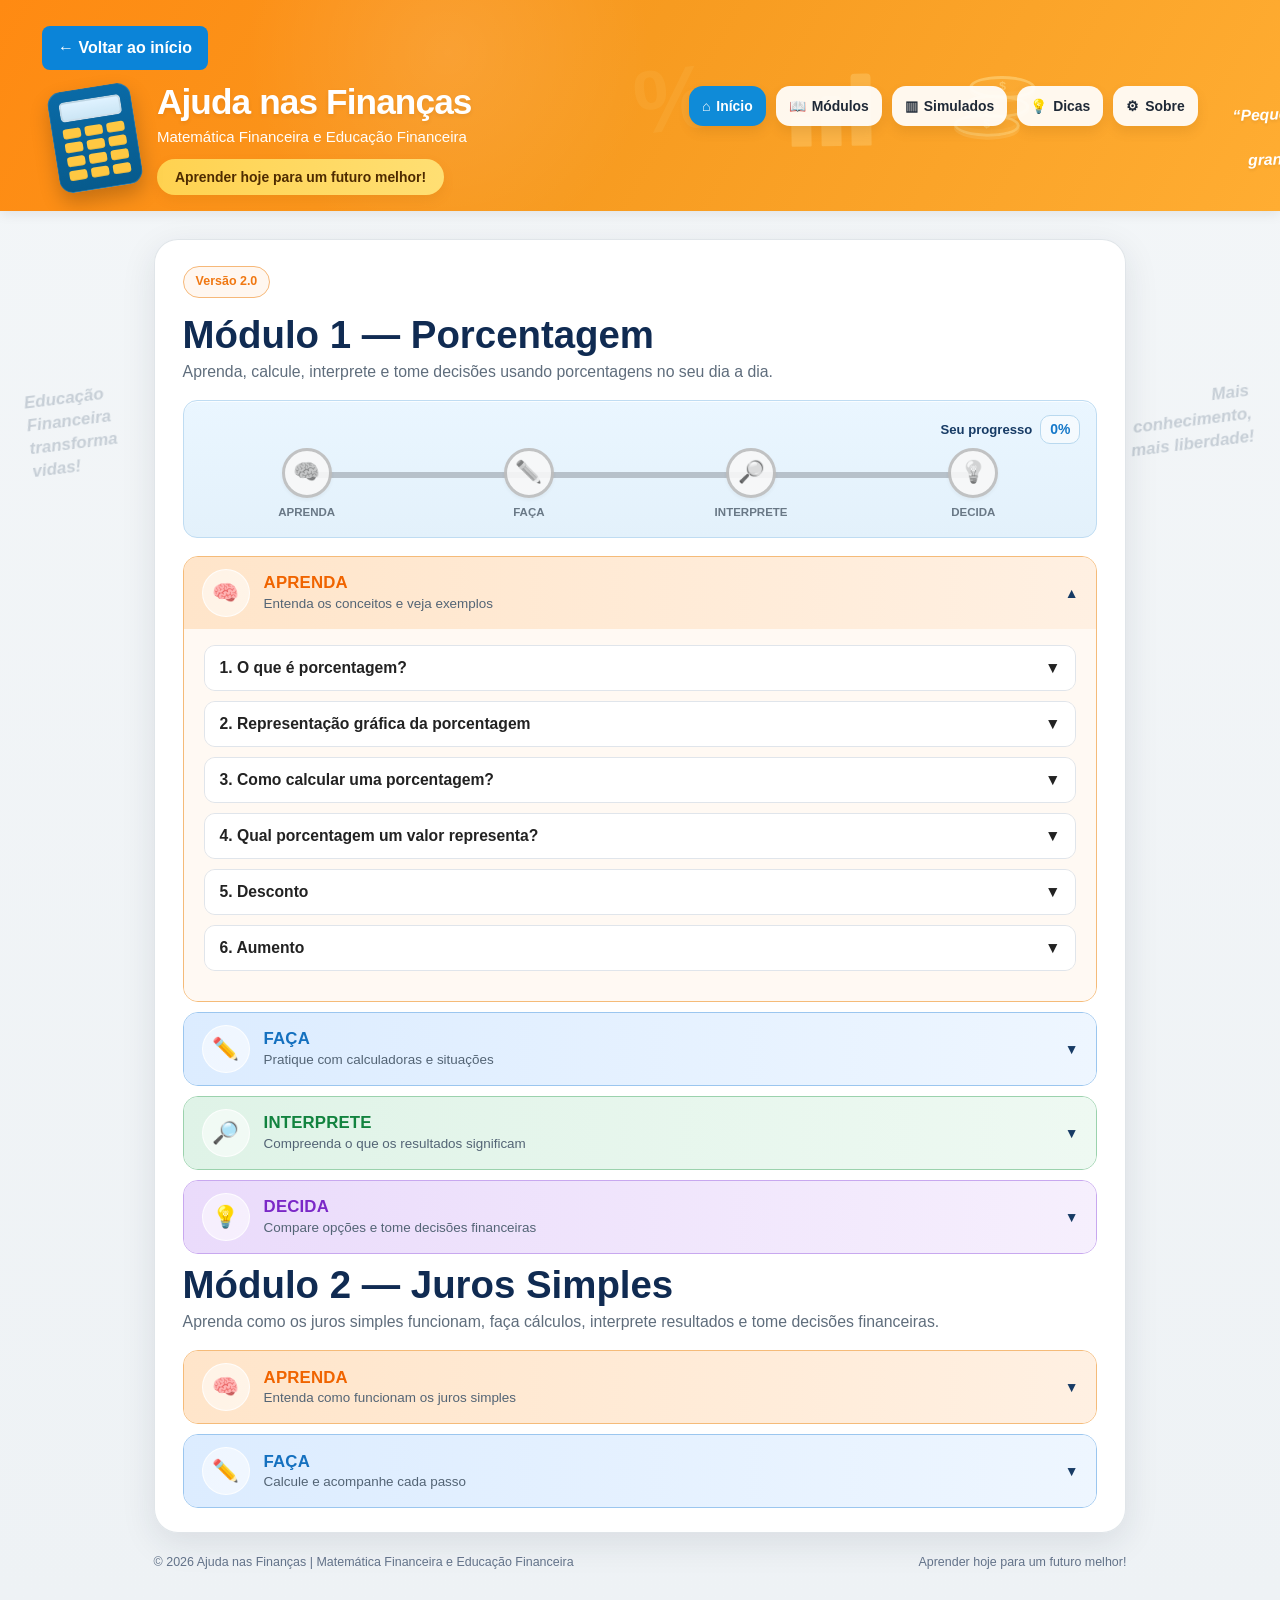
==== aprender/index.html @ 20666211 "Publicação inicial do Ajuda nas Finanças 2.0" ====
<!DOCTYPE html>
<html lang="pt-BR">

<head>
    <meta charset="UTF-8">
    <meta name="viewport" content="width=device-width, initial-scale=1.0">

    <title>Ajuda nas Finanças 2.0</title>

    <link rel="stylesheet" href="css/style.css">
    <link rel="stylesheet" href="css/modulos/juros-simples-faca.css">
</head>

<body>
    
    <header class="cabecalho-projeto">
        <a href="../index.html" class="voltar-inicio">
        ← Voltar ao início
        </a>
        <div class="cabecalho-decoracao" aria-hidden="true">
            <span class="decoracao-percentual">%</span>

            <div class="decoracao-grafico">
                <span class="barra barra-1"></span>
                <span class="barra barra-2"></span>
                <span class="barra barra-3"></span>
                <span class="barra barra-4"></span>
            </div>

            <div class="decoracao-moedas">
                <span class="moeda moeda-1"></span>
                <span class="moeda moeda-2"></span>
                <span class="moeda moeda-3"></span>
            </div>
        </div>

        <div class="cabecalho-conteudo">

            <div class="marca-area">
                <div class="calculadora-marca" aria-hidden="true">
                    <div class="calc-tela"></div>
                    <div class="calc-teclas">
                        <span></span><span></span><span></span>
                        <span></span><span></span><span></span>
                        <span></span><span></span><span></span>
                        <span></span><span></span><span></span>
                    </div>
                </div>

                <div class="cabecalho-identidade">
                    <h1>Ajuda nas Finanças</h1>
                    <p>Matemática Financeira e Educação Financeira</p>

                    <div class="cabecalho-slogan">
                        Aprender hoje para um futuro melhor!
                    </div>
                </div>
            </div>

            <nav class="menu-principal" aria-label="Navegação principal">
                <a class="menu-item ativo" href="#porcentagem">⌂ <span>Início</span></a>
                <a class="menu-item" href="#porcentagem">📖 <span>Módulos</span></a>
                <a class="menu-item" href="#porcentagem">▥ <span>Simulados</span></a>
                <a class="menu-item" href="#porcentagem">💡 <span>Dicas</span></a>
                <a class="menu-item" href="#porcentagem">⚙ <span>Sobre</span></a>
            </nav>

            <div class="cabecalho-frase">
                “Pequenas decisões de hoje,<br>
                grandes conquistas amanhã!”
            </div>

        </div>
    </header>

    <div class="decoracao-lateral decoracao-esquerda" aria-hidden="true">
        <span>Educação<br>Financeira<br>transforma<br>vidas!</span>
    </div>

    <div class="decoracao-lateral decoracao-direita" aria-hidden="true">
        <span>Mais<br>conhecimento,<br>mais liberdade!</span>
    </div>

    <main>

        <section class="introducao introducao-compacta">
            <span class="versao-selo">Versão 2.0</span>
        </section>

        <section class="modulo" id="porcentagem">


            <h2>Módulo 1 — Porcentagem</h2>
            <p class="modulo-subtitulo">
                Aprenda, calcule, interprete e tome decisões usando porcentagens no seu dia a dia.
            </p>

            <div class="trilha-progresso" aria-label="Progresso do Módulo 1">

                <div class="trilha-topo">
                    <span class="trilha-titulo">Seu progresso</span>
                    <strong id="progressoTexto">0%</strong>
                </div>

                <div class="trilha-etapas">

                    <div class="trilha-linha" aria-hidden="true">
                        <div id="trilhaPreenchimento" class="trilha-preenchimento"></div>
                    </div>

                    <div class="trilha-passo" data-etapa="aprenda">
                        <div class="trilha-icone">🧠</div>
                        <span>APRENDA</span>
                    </div>

                    <div class="trilha-passo" data-etapa="faca">
                        <div class="trilha-icone">✏️</div>
                        <span>FAÇA</span>
                    </div>

                    <div class="trilha-passo" data-etapa="interprete">
                        <div class="trilha-icone">🔎</div>
                        <span>INTERPRETE</span>
                    </div>

                    <div class="trilha-passo" data-etapa="decida">
                        <div class="trilha-icone">💡</div>
                        <span>DECIDA</span>
                    </div>

                </div>

                <div
                    class="trilha-acessivel"
                    role="progressbar"
                    aria-valuemin="0"
                    aria-valuemax="100"
                    aria-valuenow="0"
                    aria-labelledby="progressoTexto"
                ></div>

                <p id="mensagemConclusao" class="mensagem-conclusao" hidden>
                    🏆 <strong>Módulo 1 concluído!</strong>
                    Você aprendeu, calculou, interpretou e tomou decisões usando porcentagens.
                </p>

            </div>

            <div id="progressoCompacto" class="progresso-compacto" hidden aria-hidden="true">

                <div class="progresso-compacto-conteudo">

                    <span id="progressoCompactoRotulo" class="progresso-compacto-rotulo">
                        Progresso
                    </span>

                    <span
                        id="progressoCompactoMensagem"
                        class="progresso-compacto-mensagem"
                        hidden
                    >
                        Você aprendeu, calculou, interpretou e tomou decisões usando porcentagem.
                    </span>

                </div>

                <div class="progresso-compacto-barra" aria-hidden="true">
                    <div
                        id="progressoCompactoPreenchimento"
                        class="progresso-compacto-preenchimento">
                    </div>
                </div>

                <strong id="progressoCompactoTexto">0%</strong>

            </div>

            <!-- ==================================================
                 APRENDA
            =================================================== -->

            <div class="etapa aprenda acordeao">

                <button type="button" class="acordeao-titulo">
                    <span class="acordeao-identidade">
                        <span class="acordeao-icone" aria-hidden="true">🧠</span>
                        <span class="acordeao-textos">
                            <strong>APRENDA</strong>
                            <small>Entenda os conceitos e veja exemplos</small>
                        </span>
                    </span>
                    <span class="seta" aria-hidden="true">▼</span>
                </button>

                <div class="acordeao-conteudo">

                    <!-- SUBTÓPICO 1 -->

                    <div class="subtopico">

                        <button type="button" class="subtopico-titulo">
                            <span>1. O que é porcentagem?</span>
                            <span class="subtopico-seta">▼</span>
                        </button>

                        <div class="subtopico-conteudo">

                            <p>
                                Porcentagem é uma forma de representar uma parte
                                de um total, considerando esse total dividido
                                em 100 partes.
                            </p>

                            <p>
                                O símbolo <strong>%</strong>
                                significa <strong>“por cento”</strong>.
                            </p>

                            <p>
                                Por exemplo:
                            </p>

                            <p>
                                <strong>10%</strong> significa
                                <strong>10 de cada 100</strong>.
                            </p>

                            <p>
                                Podemos representar assim:
                            </p>

                            <p>
                                10% =
                                <span class="fracao">
                                    <span>10</span>
                                    <span>100</span>
                                </span>
                                = 0,10
                            </p>

                        </div>

                    </div>

                    <!-- SUBTÓPICO 2 -->

                    <div class="subtopico">

                        <button type="button" class="subtopico-titulo">
                            <span>2. Representação gráfica da porcentagem</span>
                            <span class="subtopico-seta">▼</span>
                        </button>

                        <div class="subtopico-conteudo">

                            <div class="visual-porcentagem" aria-labelledby="tituloVisualPorcentagem">

                                <div class="visual-porcentagem-cabecalho">
                                    <div>
                                        <h4 id="tituloVisualPorcentagem">Veja a porcentagem acontecendo</h4>
                                        <p>Digite uma porcentagem e observe como ela é representada em quadros de 100 partes.</p>
                                    </div>

                                    <label class="visual-porcentagem-controle" for="percentualVisual">
                                        <span>Porcentagem</span>
                                        <span class="visual-porcentagem-campo">
                                            <input id="percentualVisual" type="number" min="0" step="0.25" value="10" inputmode="decimal">
                                            <strong>%</strong>
                                        </span>
                                    </label>
                                </div>

                                <div class="visual-porcentagem-corpo">
                                    <div id="gradePorcentagem" class="grades-porcentagem" role="img" aria-label="Representação gráfica de 10%"></div>

                                    <div class="visual-porcentagem-explicacao" aria-live="polite">
                                        <strong id="fraseVisualPorcentagem">10% significa 10 de cada 100 partes.</strong>
                                        <p id="calculoVisualPorcentagem">10% = 10/100 = 0,10</p>
                                        <small>Experimente valores como 10,75%, 120% ou 300%.</small>
                                    </div>
                                </div>

                            </div>

                        </div>

                    </div>

                    <!-- SUBTÓPICO 3 -->

                    <div class="subtopico">

                        <button type="button" class="subtopico-titulo">
                            <span>3. Como calcular uma porcentagem?</span>
                            <span class="subtopico-seta">▼</span>
                        </button>

                        <div class="subtopico-conteudo">

                            <div class="exemplo">

                                <h4>
                                    Como calcular uma porcentagem de um valor?
                                </h4>

                                <p>
                                    Vamos descobrir quanto é
                                    <strong>10% de 200</strong>.
                                </p>

                                <div class="conta-exemplo">

                                    <p>
                                        <strong>
                                            1º passo — Transformar a porcentagem:
                                        </strong>
                                    </p>

                                    <p>
                                        10% =
                                        <span class="fracao">
                                            <span>10</span>
                                            <span>100</span>
                                        </span>
                                        = 0,10
                                    </p>

                                    <p>
                                        <em>
                                            10% significa 10 de cada 100.
                                        </em>
                                    </p>

                                    <p>
                                        <strong>
                                            2º passo — Multiplicar pelo valor:
                                        </strong>
                                    </p>

                                    <p>
                                        0,10 × 200 = 20
                                    </p>

                                    <p>
                                        Portanto,
                                        <strong>
                                            10% de 200 é 20.
                                        </strong>
                                    </p>

                                </div>

                            </div>

                        </div>

                    </div>

                    <!-- SUBTÓPICO 4 -->

                    <div class="subtopico">

                        <button type="button" class="subtopico-titulo">
                            <span>4. Qual porcentagem um valor representa?</span>
                            <span class="subtopico-seta">▼</span>
                        </button>

                        <div class="subtopico-conteudo">

                            <div class="exemplo">

                                <h4>
                                    Descobrindo qual porcentagem um valor representa
                                </h4>

                                <p>
                                    Imagine que temos <strong>R$ 50,00</strong>
                                    de um total de <strong>R$ 200,00</strong>.
                                </p>

                                <p>
                                    <strong>
                                        R$ 50,00 representa quantos por cento
                                        de R$ 200,00?
                                    </strong>
                                </p>

                                <div class="conta-exemplo">

                                    <p>
                                        <strong>
                                            1º passo — Dividir a parte pelo total:
                                        </strong>
                                    </p>

                                    <p>
                                        <span class="fracao">
                                            <span>50</span>
                                            <span>200</span>
                                        </span>
                                        = 0,25
                                    </p>

                                    <p>
                                        <strong>
                                            2º passo — Multiplicar por 100:
                                        </strong>
                                    </p>

                                    <p>
                                        0,25 × 100 =
                                        <strong>25%</strong>
                                    </p>

                                    <p>
                                        Portanto,
                                        <strong>
                                            R$ 50,00 representa 25%
                                            de R$ 200,00.
                                        </strong>
                                    </p>

                                </div>

                            </div>

                        </div>

                    </div>

                    <!-- SUBTÓPICO 5 -->

                    <div class="subtopico">

                        <button type="button" class="subtopico-titulo">
                            <span>5. Desconto</span>
                            <span class="subtopico-seta">▼</span>
                        </button>

                        <div class="subtopico-conteudo">

                            <div class="exemplo">

                                <h4>
                                    Aplicando porcentagem em um desconto
                                </h4>

                                <p>
                                    Agora vamos usar a porcentagem
                                    em uma situação financeira.
                                </p>

                                <p>
                                    Imagine um produto que custa
                                    <strong>R$ 200,00</strong>
                                    e recebe
                                    <strong>10% de desconto</strong>.
                                </p>

                                <div class="conta-exemplo">

                                    <p>
                                        <strong>
                                            1º passo — Calcular 10%
                                            de R$ 200,00:
                                        </strong>
                                    </p>

                                    <p>
                                        10% =
                                        <span class="fracao">
                                            <span>10</span>
                                            <span>100</span>
                                        </span>
                                        = 0,10
                                    </p>

                                    <p>
                                        0,10 × 200 = 20
                                    </p>

                                    <p>
                                        <strong>
                                            Valor do desconto:
                                            R$ 20,00
                                        </strong>
                                    </p>

                                    <p>
                                        <strong>
                                            2º passo — Subtrair o desconto
                                            do valor inicial:
                                        </strong>
                                    </p>

                                    <p>
                                        R$ 200,00 − R$ 20,00 =
                                        <strong>R$ 180,00</strong>
                                    </p>

                                    <p>
                                        <em>
                                            No desconto, calculamos o valor correspondente à porcentagem e o subtraímos do valor inicial.
                                        </em>
                                    </p>

                                </div>

                            </div>

                        </div>

                    </div>

                    <!-- SUBTÓPICO 6 -->

                    <div class="subtopico">

                        <button type="button" class="subtopico-titulo">
                            <span>6. Aumento</span>
                            <span class="subtopico-seta">▼</span>
                        </button>

                        <div class="subtopico-conteudo">

                            <div class="exemplo">

                                <h4>
                                    Aplicando porcentagem em um aumento
                                </h4>

                                <p>
                                    Agora imagine que um produto custa
                                    <strong>R$ 200,00</strong>
                                    e sofre um
                                    <strong>aumento de 10%</strong>.
                                </p>

                                <div class="conta-exemplo">

                                    <p>
                                        <strong>
                                            1º passo — Calcular 10%
                                            de R$ 200,00:
                                        </strong>
                                    </p>

                                    <p>
                                        10% =
                                        <span class="fracao">
                                            <span>10</span>
                                            <span>100</span>
                                        </span>
                                        = 0,10
                                    </p>

                                    <p>
                                        0,10 × 200 = 20
                                    </p>

                                    <p>
                                        <strong>
                                            Valor do aumento:
                                            R$ 20,00
                                        </strong>
                                    </p>

                                    <p>
                                        <strong>
                                            2º passo — Somar o aumento
                                            ao valor inicial:
                                        </strong>
                                    </p>

                                    <p>
                                        R$ 200,00 + R$ 20,00 =
                                        <strong>R$ 220,00</strong>
                                    </p>

                                    <p>
                                        <em>
                                            No aumento, calculamos o valor correspondente à porcentagem e o somamos ao valor inicial.
                                        </em>
                                    </p>

                                </div>

                            </div>

                        </div>

                    </div>

                </div>

            </div>

            <!-- ==================================================
                 FAÇA
            =================================================== -->

            <div class="etapa faca acordeao">

                <button type="button" class="acordeao-titulo">
                    <span class="acordeao-identidade">
                        <span class="acordeao-icone" aria-hidden="true">✏️</span>
                        <span class="acordeao-textos">
                            <strong>FAÇA</strong>
                            <small>Pratique com calculadoras e situações</small>
                        </span>
                    </span>
                    <span class="seta" aria-hidden="true">▼</span>
                </button>

                <div class="acordeao-conteudo">

                    <!-- SUBTÓPICO 1 -->

                    <div class="subtopico">

                        <button type="button" class="subtopico-titulo">
                            <span>1. Calcular uma porcentagem de um valor</span>
                            <span class="subtopico-seta">▼</span>
                        </button>

                        <div class="subtopico-conteudo">

                            <h4>Calcule uma porcentagem de um valor</h4>

                            <p>
                                Digite os valores abaixo para calcular uma porcentagem de determinado valor.
                            </p>

                            <div class="calculadora-porcentagem">

                                <div class="campo">
                                    <label for="percentual">
                                        Porcentagem (%)
                                    </label>

                                    <input
                                        type="number"
                                        id="percentual"
                                        placeholder="Ex.: 10"
                                        min="0"
                                        step="any"
                                    >
                                </div>

                                <div class="campo">
                                    <label for="valorBase">
                                        Valor (R$)
                                    </label>

                                    <input
                                        type="number"
                                        id="valorBase"
                                        placeholder="Ex.: 200"
                                        min="0"
                                        step="any"
                                    >
                                </div>

                                <button
                                    type="button"
                                    id="calcularPorcentagem"
                                >
                                    Calcular
                                </button>

                                <button
                                    type="button"
                                    id="limparPorcentagem"
                                >
                                    Limpar
                                </button>

                                <div
                                    id="resultadoPorcentagem"
                                    class="resultado"
                                    hidden
                                >
                                </div>

                            </div>

                        </div>

                    </div>

                    <!-- SUBTÓPICO 2 -->

                    <div class="subtopico">

                        <button type="button" class="subtopico-titulo">
                            <span>2. Descobrir qual porcentagem um valor representa</span>
                            <span class="subtopico-seta">▼</span>
                        </button>

                        <div class="subtopico-conteudo">

                            <h4>
                                Descubra qual porcentagem um valor representa
                            </h4>

                            <p>
                                Digite uma parte e o valor total para descobrir
                                qual porcentagem essa parte representa.
                            </p>

                            <div class="calculadora-porcentagem">

                                <div class="campo">
                                    <label for="valorParte">
                                        Parte (R$)
                                    </label>

                                    <input
                                        type="number"
                                        id="valorParte"
                                        placeholder="Ex.: 50"
                                        min="0"
                                        step="any"
                                    >
                                </div>

                                <div class="campo">
                                    <label for="valorTotal">
                                        Total (R$)
                                    </label>

                                    <input
                                        type="number"
                                        id="valorTotal"
                                        placeholder="Ex.: 200"
                                        min="0"
                                        step="any"
                                    >
                                </div>

                                <button
                                    type="button"
                                    id="calcularRepresentacao"
                                >
                                    Calcular
                                </button>

                                <button
                                    type="button"
                                    id="limparRepresentacao"
                                >
                                    Limpar
                                </button>

                                <div
                                    id="resultadoRepresentacao"
                                    class="resultado"
                                    hidden
                                >
                                </div>

                            </div>

                        </div>

                    </div>

                    <!-- SUBTÓPICO 3 -->

                    <div class="subtopico">

                        <button type="button" class="subtopico-titulo">
                            <span>3. Calcular aumento ou desconto</span>
                            <span class="subtopico-seta">▼</span>
                        </button>
                        <div class="subtopico-conteudo">

                            <h4>
                                Calcule aumento ou desconto percentual
                            </h4>

                            <p>
                                Informe o valor inicial, a porcentagem e escolha
                                se deseja calcular um aumento ou um desconto.
                            </p>

                            <div class="calculadora-porcentagem calculadora-ajuste">

                                <div class="ajuste-campos">

                                    <div class="campo">
                                        <label for="valorInicialAjuste">
                                            Valor inicial (R$)
                                        </label>

                                        <input
                                            type="number"
                                            id="valorInicialAjuste"
                                            placeholder="Ex.: 200"
                                            min="0"
                                            step="any"
                                        >
                                    </div>

                                    <div class="campo">
                                        <label for="percentualAjuste">
                                            Porcentagem (%)
                                        </label>

                                        <input
                                            type="number"
                                            id="percentualAjuste"
                                            placeholder="Ex.: 10"
                                            min="0"
                                            step="any"
                                        >
                                    </div>

                                </div>

                                <p>
                                    <strong>
                                        Escolha o tipo de cálculo:
                                    </strong>
                                </p>

                                <div class="ajuste-opcoes">

                                    <label class="alternativa">
                                        <input
                                            type="radio"
                                            name="tipoAjuste"
                                            value="aumento"
                                        >
                                        Aumento
                                    </label>

                                    <label class="alternativa">
                                        <input
                                            type="radio"
                                            name="tipoAjuste"
                                            value="desconto"
                                        >
                                        Desconto
                                    </label>

                                </div>

                                <div class="ajuste-botoes">

                                    <button
                                        type="button"
                                        id="calcularAjuste"
                                    >
                                        Calcular
                                    </button>

                                    <button
                                        type="button"
                                        id="limparAjuste"
                                    >
                                        Limpar
                                    </button>

                                </div>

                                <div
                                    id="resultadoAjuste"
                                    class="resultado"
                                    hidden
                                >
                                </div>
                            </div>

                        </div>

                    </div>

                </div>

            </div>

            <!-- ==================================================
                 INTERPRETE
            =================================================== -->

            <div class="etapa interprete acordeao">

                <button type="button" class="acordeao-titulo">
                    <span class="acordeao-identidade">
                        <span class="acordeao-icone" aria-hidden="true">🔎</span>
                        <span class="acordeao-textos">
                            <strong>INTERPRETE</strong>
                            <small>Compreenda o que os resultados significam</small>
                        </span>
                    </span>
                    <span class="seta" aria-hidden="true">▼</span>
                </button>

                <div class="acordeao-conteudo">

                    <p>
                        Calcular uma porcentagem é importante,
                        mas também precisamos compreender o que
                        o resultado representa em uma situação financeira.
                    </p>

                    <!-- SUBTÓPICO 1 -->

                    <div class="subtopico">

                        <button type="button" class="subtopico-titulo">
                            <span>1. Interpretando um desconto</span>
                            <span class="subtopico-seta">▼</span>
                        </button>

                        <div class="subtopico-conteudo">

                            <h4>Situação 1 — Desconto</h4>

                            <p>
                                Um produto custa
                                <strong>R$ 500,00</strong>
                                e está com
                                <strong>25,5% de desconto</strong>.
                            </p>

                            <p>
                                Sabemos que
                                <strong>
                                    25,5% de R$ 500,00 = R$ 127,50
                                </strong>.
                            </p>

                            <p>
                                <strong>
                                    O que significa o valor de R$ 127,50?
                                </strong>
                            </p>

                            <label class="alternativa">
                                <input
                                    type="radio"
                                    name="interpretacaoDesconto"
                                    value="final"
                                >
                                É o preço final do produto.
                            </label>

                            <label class="alternativa">
                                <input
                                    type="radio"
                                    name="interpretacaoDesconto"
                                    value="desconto"
                                >
                                É o valor do desconto.
                            </label>

                            <label class="alternativa">
                                <input
                                    type="radio"
                                    name="interpretacaoDesconto"
                                    value="original"
                                >
                                É o preço original do produto.
                            </label>

                            <button
                                type="button"
                                id="verificarInterpretacaoDesconto"
                            >
                                Verificar resposta
                            </button>

                            <div
                                id="feedbackInterpretacaoDesconto"
                                class="feedback-interpretacao"
                                hidden
                            >
                            </div>

                        </div>

                    </div>

                    <!-- SUBTÓPICO 2 -->

                    <div class="subtopico">

                        <button type="button" class="subtopico-titulo">
                            <span>2. Interpretando um aumento</span>
                            <span class="subtopico-seta">▼</span>
                        </button>

                        <div class="subtopico-conteudo">

                            <h4>Situação 2 — Aumento</h4>

                            <p>
                                Um produto custa
                                <strong>R$ 400,00</strong>
                                e sofre um
                                <strong>aumento de 15%</strong>.
                            </p>

                            <p>
                                Sabemos que
                                <strong>
                                    15% de R$ 400,00 = R$ 60,00
                                </strong>.
                            </p>

                            <p>
                                <strong>
                                    O que significa o valor de R$ 60,00?
                                </strong>
                            </p>

                            <label class="alternativa">
                                <input
                                    type="radio"
                                    name="interpretacaoAumento"
                                    value="final"
                                >
                                É o novo preço do produto.
                            </label>

                            <label class="alternativa">
                                <input
                                    type="radio"
                                    name="interpretacaoAumento"
                                    value="aumento"
                                >
                                É o valor do aumento.
                            </label>

                            <label class="alternativa">
                                <input
                                    type="radio"
                                    name="interpretacaoAumento"
                                    value="original"
                                >
                                É o preço original do produto.
                            </label>

                            <button
                                type="button"
                                id="verificarInterpretacaoAumento"
                            >
                                Verificar resposta
                            </button>

                            <div
                                id="feedbackInterpretacaoAumento"
                                class="feedback-interpretacao"
                                hidden
                            >
                            </div>

                        </div>

                    </div>

                </div>

            </div>

            <!-- ==================================================
                 DECIDA
            =================================================== -->

            <div class="etapa decida acordeao">

                <button type="button" class="acordeao-titulo">
                    <span class="acordeao-identidade">
                        <span class="acordeao-icone" aria-hidden="true">💡</span>
                        <span class="acordeao-textos">
                            <strong>DECIDA</strong>
                            <small>Compare opções e tome decisões financeiras</small>
                        </span>
                    </span>
                    <span class="seta" aria-hidden="true">▼</span>
                </button>

                <div class="acordeao-conteudo">

                    <p>
                        Agora é hora de comparar situações e tomar decisões
                        usando porcentagem.
                    </p>

                    <!-- SITUAÇÃO 1 -->

                    <div class="subtopico">

                        <button type="button" class="subtopico-titulo">
                            <span>1. Comparando descontos</span>
                            <span class="subtopico-seta">▼</span>
                        </button>

                        <div class="subtopico-conteudo">

                            <h4>Qual oferta vale mais a pena?</h4>

                            <p>
                                O mesmo produto está sendo vendido em duas lojas.
                                Observe as ofertas e escolha a opção mais vantajosa.
                            </p>

                            <div class="situacao-decisao">

                                <div class="oferta">

                                    <h4>Loja A</h4>

                                    <p>
                                        Preço:
                                        <strong>R$ 600,00</strong>
                                    </p>

                                    <p>
                                        Desconto:
                                        <strong>20%</strong>
                                    </p>

                                </div>

                                <div class="oferta">

                                    <h4>Loja B</h4>

                                    <p>
                                        Preço:
                                        <strong>R$ 550,00</strong>
                                    </p>

                                    <p>
                                        Desconto:
                                        <strong>15%</strong>
                                    </p>

                                </div>

                                <p>
                                    <strong>
                                        Qual oferta é mais vantajosa?
                                    </strong>
                                </p>

                                <label class="alternativa">

                                    <input
                                        type="radio"
                                        name="decisaoPorcentagem"
                                        value="a"
                                    >

                                    Loja A, porque oferece o maior percentual de desconto.

                                </label>

                                <label class="alternativa">

                                    <input
                                        type="radio"
                                        name="decisaoPorcentagem"
                                        value="b"
                                    >

                                    Loja B, porque o preço final é menor.

                                </label>

                                <button
                                    type="button"
                                    id="verificarDecisao"
                                >
                                    Verificar decisão
                                </button>

                                <div
                                    id="feedbackDecisao"
                                    class="feedback-decisao"
                                    hidden
                                >
                                </div>

                            </div>

                        </div>

                    </div>

                    <!-- SITUAÇÃO 2 -->

                    <div class="subtopico">

                        <button type="button" class="subtopico-titulo">
                            <span>2. Aumento de preço</span>
                            <span class="subtopico-seta">▼</span>
                        </button>

                        <div class="subtopico-conteudo">

                            <div class="situacao-decisao">

                                <h4>Situação 2 — Aumento de preço</h4>

                                <p>
                                    Um produto custava <strong>R$ 400,00</strong>.
                                    Em uma loja, ele sofreu um aumento de
                                    <strong>10%</strong>.
                                </p>

                                <p>
                                    Em outra loja, o mesmo produto está sendo vendido por
                                    <strong>R$ 435,00</strong>.
                                </p>

                                <p>
                                    <strong>Qual opção tem o menor preço?</strong>
                                </p>

                                <label class="alternativa">
                                    <input
                                        type="radio"
                                        name="decisaoAumento"
                                        value="a"
                                    >
                                    A primeira loja, porque o aumento é de apenas 10%.
                                </label>

                                <label class="alternativa">
                                    <input
                                        type="radio"
                                        name="decisaoAumento"
                                        value="b"
                                    >
                                    A segunda loja, porque o preço final é menor.
                                </label>

                                <button
                                    type="button"
                                    id="verificarDecisaoAumento"
                                >
                                    Verificar decisão
                                </button>

                                <div
                                    id="feedbackDecisaoAumento"
                                    class="feedback-decisao"
                                    hidden
                                >
                                </div>

                            </div>

                        </div>

                    </div>

                    <!-- SITUAÇÃO 3 -->

                    <div class="subtopico">

                        <button type="button" class="subtopico-titulo">
                            <span>3. À vista ou parcelado?</span>
                            <span class="subtopico-seta">▼</span>
                        </button>

                        <div class="subtopico-conteudo">

                            <div class="situacao-decisao">

                                <h4>Situação 3 — À vista ou parcelado?</h4>

                                <p>
                                    Um celular custa <strong>R$ 1.200,00</strong>.
                                    A loja oferece duas formas de pagamento.
                                </p>

                                <div class="oferta">

                                    <h4>Opção A — À vista</h4>

                                    <p>
                                        Desconto de <strong>8%</strong>.
                                    </p>

                                </div>

                                <div class="oferta">

                                    <h4>Opção B — Parcelado</h4>

                                    <p>
                                        Preço total de <strong>R$ 1.140,00</strong>.
                                    </p>

                                </div>

                                <p>
                                    <strong>
                                        Qual opção é mais vantajosa considerando
                                        apenas o menor preço total?
                                    </strong>
                                </p>

                                <label class="alternativa">
                                    <input
                                        type="radio"
                                        name="decisaoPagamento"
                                        value="a"
                                    >
                                    Opção A — pagamento à vista.
                                </label>

                                <label class="alternativa">
                                    <input
                                        type="radio"
                                        name="decisaoPagamento"
                                        value="b"
                                    >
                                    Opção B — pagamento parcelado.
                                </label>

                                <button
                                    type="button"
                                    id="verificarDecisaoPagamento"
                                >
                                    Verificar decisão
                                </button>

                                <div
                                    id="feedbackDecisaoPagamento"
                                    class="feedback-decisao"
                                    hidden
                                >
                                </div>

                            </div>

                        </div>

                    </div>

                </div>

            </div>

        </section>

        <!-- ==================================================
             MÓDULO 2 — JUROS SIMPLES
        =================================================== -->

        <section class="modulo modulo-juros-simples" id="juros-simples">

            <h2>Módulo 2 — Juros Simples</h2>

            <p class="modulo-subtitulo">
                Aprenda como os juros simples funcionam, faça cálculos,
                interprete resultados e tome decisões financeiras.
            </p>


            <!-- ==================================================
                 APRENDA
            =================================================== -->

            <div class="etapa aprenda acordeao">

                <button type="button" class="acordeao-titulo">

                    <span class="acordeao-identidade">

                        <span class="acordeao-icone" aria-hidden="true">
                            🧠
                        </span>

                        <span class="acordeao-textos">
                            <strong>APRENDA</strong>
                            <small>
                                Entenda como funcionam os juros simples
                            </small>
                        </span>

                    </span>

                    <span class="seta" aria-hidden="true">▼</span>

                </button>


                <div class="acordeao-conteudo">


                    <!-- SUBTÓPICO 1 -->

                    <div class="subtopico">

                        <button type="button" class="subtopico-titulo">
                            <span>1. O que são juros?</span>
                            <span class="subtopico-seta">▼</span>
                        </button>

                        <div class="subtopico-conteudo">

                            <p>
                                Os <strong>juros</strong> representam o valor
                                pago ou recebido pelo uso de uma quantia
                                de dinheiro durante determinado período.
                            </p>

                            <p>
                                Eles aparecem em diversas situações do dia a dia,
                                como empréstimos, financiamentos, compras a prazo
                                e investimentos.
                            </p>

                            <div class="exemplo">

                                <h4>Um exemplo simples</h4>

                                <p>
                                    Imagine que uma pessoa empreste
                                    <strong>R$ 1.000,00</strong>
                                    a uma taxa de
                                    <strong>2% ao mês</strong>.
                                </p>

                                <p>
                                    Como aprendemos no módulo anterior:
                                </p>

                                <p>
                                    <strong>
                                        2% de R$ 1.000,00 = R$ 20,00
                                    </strong>
                                </p>

                                <p>
                                    Esses <strong>R$ 20,00</strong>
                                    representam os juros de um mês.
                                </p>

                            </div>

                        </div>

                    </div>


                    <!-- SUBTÓPICO 2 -->

                    <div class="subtopico">

                        <button type="button" class="subtopico-titulo">
                            <span>2. Como funcionam os juros simples?</span>
                            <span class="subtopico-seta">▼</span>
                        </button>

                        <div class="subtopico-conteudo">

                            <p>
                                Nos <strong>juros simples</strong>,
                                os juros são sempre calculados sobre
                                o <strong>capital inicial</strong>.
                            </p>

                            <p>
                                Por isso, considerando um capital de
                                <strong>R$ 1.000,00</strong>
                                e uma taxa de
                                <strong>2% ao mês</strong>,
                                o acréscimo será sempre de
                                <strong>R$ 20,00 por mês</strong>.
                            </p>

                            <div class="exemplo">

                                <h4>Observe a evolução</h4>

                                                                <!-- CONTROLES INTERATIVOS — JUROS SIMPLES -->

                                <div class="controles-juros">

                                    <div class="controle-juros">
                                        <label for="jsCapitalAprenda">
                                            Capital inicial (R$)
                                        </label>

                                        <input
                                            type="number"
                                            id="jsCapitalAprenda"
                                            value="1000"
                                            min="0"
                                            step="100"
                                        >
                                    </div>

                                    <div class="controle-juros">
                                        <label for="jsTaxaAprenda">
                                            Taxa (% ao mês)
                                        </label>

                                        <input
                                            type="number"
                                            id="jsTaxaAprenda"
                                            value="2"
                                            min="0"
                                            step="0.1"
                                        >
                                    </div>

                                    <div class="controle-juros">
                                        <label for="jsTempoAprenda">
                                            Tempo (meses)
                                        </label>

                                        <input
                                            type="number"
                                            id="jsTempoAprenda"
                                            value="3"
                                            min="1"
                                            max="12"
                                            step="1"
                                        >
                                    </div>

                                </div>

                                <p class="dica-interacao-juros">
                                    👆 Altere os valores e observe como os juros evoluem ao longo do tempo.
                                </p>
                                                                <!-- LINHA DO TEMPO — JUROS SIMPLES -->

                                <div class="linha-tempo-juros">

                                    <div class="linha-tempo-item">
                                        <span class="linha-tempo-periodo">Início</span>
                                        <strong>R$ 1.000,00</strong>
                                        <small>Capital inicial</small>
                                    </div>

                                    <span class="linha-tempo-seta">→</span>

                                    <div class="linha-tempo-item">
                                        <span class="linha-tempo-periodo">1º mês</span>
                                        <strong>R$ 1.020,00</strong>
                                        <small>+ R$ 20,00</small>
                                    </div>

                                    <span class="linha-tempo-seta">→</span>

                                    <div class="linha-tempo-item">
                                        <span class="linha-tempo-periodo">2º mês</span>
                                        <strong>R$ 1.040,00</strong>
                                        <small>+ R$ 20,00</small>
                                    </div>

                                    <span class="linha-tempo-seta">→</span>

                                    <div class="linha-tempo-item">
                                        <span class="linha-tempo-periodo">3º mês</span>
                                        <strong>R$ 1.060,00</strong>
                                        <small>+ R$ 20,00</small>
                                    </div>

                                </div>

                                <p class="linha-tempo-explicacao">
                                    💡 Nos juros simples, o acréscimo é
                                    <strong>constante</strong>: neste exemplo,
                                    são R$ 20,00 em cada mês.
                                </p>

                            </div>

                        </div>

                    </div>


                    <!-- SUBTÓPICO 3 -->

                    <div class="subtopico">

                        <button type="button" class="subtopico-titulo">
                            <span>3. Elementos dos juros simples</span>
                            <span class="subtopico-seta">▼</span>
                        </button>

                        <div class="subtopico-conteudo">

                            <p>
                                Para realizar os cálculos de juros simples,
                                precisamos conhecer alguns elementos:
                            </p>

                            <p>
                                <strong>C — Capital:</strong>
                                valor inicial aplicado, emprestado ou financiado.
                            </p>

                            <p>
                                <strong>i — Taxa de juros:</strong>
                                porcentagem cobrada ou recebida em determinado período.
                            </p>

                            <p>
                                <strong>t — Tempo:</strong>
                                quantidade de períodos da operação.
                            </p>

                            <p>
                                <strong>J — Juros:</strong>
                                valor pago ou recebido além do capital inicial.
                            </p>

                            <p>
                                <strong>M — Montante:</strong>
                                valor total ao final da operação.
                            </p>

                        </div>

                    </div>


                    <!-- SUBTÓPICO 4 -->

                    <div class="subtopico">

                        <button type="button" class="subtopico-titulo">
                            <span>4. Fórmula dos juros simples</span>
                            <span class="subtopico-seta">▼</span>
                        </button>

                        <div class="subtopico-conteudo">

                            <p>
                                Os juros simples podem ser calculados pela fórmula:
                            </p>

                            <div class="exemplo">

                                <p>
                                    <strong>J = C × i × t</strong>
                                </p>

                                <p>
                                    Depois de calcular os juros,
                                    podemos encontrar o montante:
                                </p>

                                <p>
                                    <strong>M = C + J</strong>
                                </p>

                            </div>

                            <p>
                                <strong>Atenção:</strong>
                                a taxa de juros e o tempo precisam estar
                                na <strong>mesma unidade de tempo</strong>.
                            </p>

                            <p>
                                Por exemplo, se a taxa é
                                <strong>2% ao mês</strong>,
                                o tempo também deve estar expresso em
                                <strong>meses</strong>.
                            </p>

                        </div>

                    </div>

                </div>

            </div>


            <!-- JUROS SIMPLES — FAÇA -->
            <div class="etapa faca acordeao" id="jsEtapaFaca">
                <button type="button" class="acordeao-titulo">
                    <span class="acordeao-identidade">
                        <span class="acordeao-icone" aria-hidden="true">✏️</span>
                        <span class="acordeao-textos"><strong>FAÇA</strong><small>Calcule e acompanhe cada passo</small></span>
                    </span>
                    <span class="seta" aria-hidden="true">▼</span>
                </button>
                <div class="acordeao-conteudo">
                    <h3>Quanto o dinheiro aumenta com juros simples?</h3>

<p>
    Informe o capital, a taxa de juros e o tempo para descobrir
    os juros e o montante.
</p>

<p>
    <strong>Taxa e tempo podem estar em unidades diferentes.</strong>
    Se necessário, o sistema fará a conversão e mostrará como ela foi feita.
</p>

<form id="jsFormularioFaca" novalidate>

    <div class="js-campos-faca">

        <!-- CAPITAL -->
        <div class="campo">
            <label for="jsCapitalFaca">
                Capital inicial (R$)
            </label>

            <input
                id="jsCapitalFaca"
                type="number"
                inputmode="decimal"
                min="0"
                step="any"
                placeholder="Ex.: 1000"
                required
            >
        </div>

        <!-- TAXA -->
        <div class="campo">
            <label for="jsTaxaFaca">
                Taxa de juros (%)
            </label>

            <div class="js-campo-com-unidade">

                <input
                    id="jsTaxaFaca"
                    type="number"
                    inputmode="decimal"
                    min="0"
                    step="any"
                    placeholder="Ex.: 2"
                    required
                >

                <select id="jsUnidadeTaxaFaca" aria-label="Período da taxa de juros">
                    <option value="dia">ao dia</option>
                    <option value="mes" selected>ao mês</option>
                    <option value="trimestre">ao trimestre</option>
                    <option value="semestre">ao semestre</option>
                    <option value="ano">ao ano</option>
                </select>

            </div>
        </div>

        <!-- TEMPO -->
        <div class="campo">
            <label for="jsTempoFaca">
                Tempo
            </label>

            <div class="js-campo-com-unidade">

                <input
                    id="jsTempoFaca"
                    type="number"
                    inputmode="decimal"
                    min="0"
                    step="any"
                    placeholder="Ex.: 3"
                    required
                >

                <select id="jsUnidadeTempoFaca" aria-label="Unidade do tempo">
                    <option value="dia">dias</option>
                    <option value="mes" selected>meses</option>
                    <option value="trimestre">trimestres</option>
                    <option value="semestre">semestres</option>
                    <option value="ano">anos</option>
                </select>

            </div>
        </div>

    </div>
                        <div class="js-acoes-faca">
                            <button type="submit">CALCULAR</button>
                            <button type="button" id="jsLimparFaca">LIMPAR</button>
                            <button type="button" id="jsUsarAprenda">USAR VALORES DO APRENDA</button>
                        </div>
                        <p id="jsErroFaca" role="alert" hidden></p>
                        <div id="jsResultadoFaca" aria-live="polite" hidden></div>
                        <!-- LABORATÓRIO FINANCEIRO — JUROS SIMPLES -->
<div id="jsLaboratorioFaca" class="js-laboratorio-faca" hidden>

    <div class="js-grafico-cabecalho">
        <div>
            <h4>Evolução do dinheiro ao longo do tempo</h4>
            <p>
                Observe como o montante aumenta em cada período
                nos juros simples.
            </p>
        </div>
    </div>

    <div class="js-grafico-area">

        <div
            id="jsGraficoFaca"
            class="js-grafico-faca"
            role="img"
            aria-label="Gráfico da evolução do montante nos juros simples"
        ></div>

    </div>

    <div id="jsPeriodoSelecionado" class="js-periodo-selecionado">
         <span>Período selecionado</span>
        <strong>Selecione um ponto do gráfico</strong>
    </div>

    <div class="js-evolucao-faca">

        <button
            type="button"
            id="jsMostrarTabela"
            class="js-mostrar-tabela"
            aria-expanded="false"
        >
            Ver evolução período a período
        </button>

        <div id="jsTabelaEvolucao" class="js-tabela-evolucao" hidden></div>

    </div>

</div>
                    </form>
                </div>
            </div>

        </section>


    </main>

    <footer class="rodape-projeto">
        <span>© 2026 Ajuda nas Finanças | Matemática Financeira e Educação Financeira</span>
        <span>Aprender hoje para um futuro melhor!</span>
    </footer>

    <script src="js/principal.js"></script>
    <script src="js/modulos/porcentagem/porcentagem.js"></script>
    <script src="js/modulos/juros-simples/juros-simples.js"></script>

    <script src="js/modulos/juros-simples/juros-simples-faca.js"></script>
</body>

</html>
---- aprender/css/style.css ----
* {
    box-sizing: border-box;
    margin: 0;
    padding: 0;
}

html {
    scroll-behavior: smooth;
}

body {
    font-family: Arial, Helvetica, sans-serif;
    background:
        linear-gradient(180deg, #f3f6f8 0%, #eef2f5 100%);
    color: #1f2937;
    line-height: 1.6;
    min-height: 100vh;
    overflow-x: hidden;
}

/* ========================================
   CABEÇALHO
======================================== */

.cabecalho-projeto {
    position: relative;
    background:
        radial-gradient(circle at 35% 25%, rgba(255,255,255,0.10), transparent 24%),
        linear-gradient(120deg, #ff8a12 0%, #f79b20 48%, #ffad32 100%);
    color: #ffffff;
    padding: 14px 22px 16px;
    overflow: hidden;
    box-shadow: 0 3px 12px rgba(0,0,0,0.08);
}

.cabecalho-decoracao span {
    position: absolute;
    color: rgba(255, 214, 122, 0.34);
    font-weight: 900;
    pointer-events: none;
    user-select: none;
}

.decoracao-percentual {
    left: 49.5%;
    top: 28px;
    font-size: 5.6rem;
    transform: rotate(-7deg);
    opacity: 0.34;
}


/* gráfico decorativo em barras */
.decoracao-grafico {
    position: absolute;
    left: 61.8%;
    top: 68px;
    width: 112px;
    height: 78px;
    display: flex;
    align-items: flex-end;
    gap: 10px;
    opacity: 0.42;
    transform: rotate(-1deg);
}

.decoracao-grafico::after {
    display: none;
}

.decoracao-grafico .barra {
    display: block;
    width: 17px;
    border: none;
    border-radius: 3px 3px 1px 1px;
    background: rgba(255, 220, 138, 0.72);
}

.decoracao-grafico .barra-1 { height: 28px; }
.decoracao-grafico .barra-2 { height: 44px; }
.decoracao-grafico .barra-3 { height: 62px; }
.decoracao-grafico .barra-4 { height: 78px; }

/* três moedas empilhadas */
.decoracao-moedas {
    position: absolute;
    left: 74.4%;
    top: 76px;
    width: 104px;
    height: 78px;
    opacity: 0.58;
    transform: rotate(1deg);
}

.decoracao-moedas .moeda {
    position: absolute;
    left: 7px;
    width: 66px;
    height: 23px;
    border: 3px solid rgba(255, 220, 138, 0.92);
    border-radius: 50%;
    background: rgba(255, 220, 138, 0.16);
    box-shadow:
        inset 0 -4px 0 rgba(255, 220, 138, 0.16),
        0 3px 0 rgba(255, 220, 138, 0.36);
}

.decoracao-moedas .moeda::after {
    content: "$";
    position: absolute;
    left: 50%;
    top: 50%;
    transform: translate(-50%, -54%);
    color: rgba(255, 220, 138, 0.94);
    font-size: 0.78rem;
    font-weight: 900;
}

.decoracao-moedas .moeda-1 { top: 0; left: 17px; }
.decoracao-moedas .moeda-2 { top: 19px; left: 11px; }
.decoracao-moedas .moeda-3 { top: 38px; left: 2px; }



.cabecalho-conteudo {
    position: relative;
    z-index: 2;
    width: 95%;
    max-width: 1450px;
    margin: 0 auto;
    display: grid;
    grid-template-columns: minmax(620px, 1fr) auto 210px;
    align-items: start;
    gap: 16px;
}

.marca-area {
    display: flex;
    align-items: center;
    gap: 20px;
    min-width: 0;
}

.calculadora-marca {
    flex: 0 0 auto;
    width: 84px;
    height: 102px;
    padding: 10px;
    background: linear-gradient(180deg, #0a6aa6 0%, #075b8d 100%);
    border-radius: 14px;
    transform: rotate(-9deg);
    box-shadow: 0 10px 20px rgba(0,0,0,0.22);
    border: 1px solid rgba(255,255,255,0.12);
}

.calc-tela {
    height: 20px;
    margin-bottom: 7px;
    background: linear-gradient(180deg, #dff2ff 0%, #cce6f5 100%);
    border-radius: 5px;
    border: 2px solid rgba(0,0,0,0.08);
}

.calc-teclas {
    display: grid;
    grid-template-columns: repeat(3, 1fr);
    gap: 4px;
}

.calc-teclas span {
    position: static;
    height: 10px;
    background: #ffc842;
    border-radius: 3px;
    box-shadow: inset 0 -1px 0 rgba(0,0,0,0.08);
}

.cabecalho-identidade {
    min-width: 0;
}

.cabecalho-identidade h1 {
    margin: 0;
    white-space: nowrap;
    font-size: clamp(2.1rem, 2.75vw, 3rem);
    line-height: 1.02;
    font-weight: 800;
    letter-spacing: -0.025em;
    text-shadow: 0 2px 4px rgba(0,0,0,0.08);
}

.cabecalho-identidade p {
    margin: 5px 0 0;
    font-size: clamp(0.94rem, 1.15vw, 1.12rem);
    opacity: 0.98;
}

.cabecalho-slogan {
    display: inline-block;
    margin-top: 10px;
    padding: 7px 18px;
    border-radius: 999px;
    color: #4e2b00;
    background: linear-gradient(90deg, #ffd250 0%, #ffdf73 100%);
    font-size: 0.87rem;
    font-weight: 800;
    box-shadow: 0 5px 12px rgba(161,91,0,0.12);
}

.menu-principal {
    display: flex;
    align-items: center;
    gap: 10px;
    padding-top: 4px;
    white-space: nowrap;
}

.menu-item {
    display: inline-flex;
    align-items: center;
    gap: 6px;
    padding: 9px 13px;
    border-radius: 14px;
    background: rgba(255,255,255,0.92);
    color: #1f2937;
    text-decoration: none;
    font-size: 0.87rem;
    font-weight: 700;
    box-shadow: 0 6px 12px rgba(118,67,0,0.12);
    transition: transform .2s ease, box-shadow .2s ease;
}

.menu-item:hover {
    transform: translateY(-2px);
    box-shadow: 0 8px 16px rgba(118,67,0,0.16);
}

.menu-item.ativo {
    background: #0f8bd8;
    color: #ffffff;
}

.cabecalho-frase {
    align-self: center;
    justify-self: end;
    max-width: 205px;
    text-align: center;
    font-size: 0.98rem;
    line-height: 1.45;
    font-weight: 700;
    font-style: italic;
    transform: rotate(-2deg);
    text-shadow: 0 2px 3px rgba(0,0,0,0.08);
}

/* ========================================
   DECORAÇÕES LATERAIS
======================================== */

.decoracao-lateral {
    position: fixed;
    z-index: 0;
    top: 43%;
    color: #b6c0ca;
    font-size: 1.06rem;
    font-weight: 700;
    font-style: italic;
    line-height: 1.35;
    opacity: 0.72;
    pointer-events: none;
    user-select: none;
}

.decoracao-esquerda {
    left: 28px;
    transform: rotate(-7deg);
}

.decoracao-direita {
    right: 28px;
    transform: rotate(-7deg);
    text-align: right;
}

/* ========================================
   CONTEÚDO PRINCIPAL
======================================== */

main {
    position: relative;
    z-index: 1;
    width: min(76%, 1160px);
    margin: 28px auto 20px;
    background: rgba(255,255,255,0.97);
    padding: 26px 28px 24px;
    border-radius: 24px;
    box-shadow: 0 10px 34px rgba(31,41,55,0.10);
    border: 1px solid rgba(214,220,226,0.75);
}

.introducao-compacta {
    margin-bottom: 6px;
}

.versao-selo {
    display: inline-block;
    padding: 5px 12px;
    background: #fff7f0;
    color: #f07812;
    border: 1px solid #f6b879;
    border-radius: 999px;
    font-size: 0.78rem;
    font-weight: 800;
}

.modulo {
    border-top: none;
    padding-top: 3px;
}

.modulo > h2 {
    margin: 6px 0 2px;
    font-size: clamp(2rem, 3vw, 2.5rem);
    color: #102b52;
    line-height: 1.15;
}

.modulo-subtitulo {
    margin-bottom: 16px;
    color: #5f6d7c;
    font-size: 0.99rem;
}

/* ========================================
   TRILHA DE PROGRESSO
======================================== */

.trilha-progresso {
    position: relative;
    z-index: 2;
    margin: 10px 0 18px;
    padding: 14px 16px 16px;
    background: linear-gradient(180deg, #eaf6ff 0%, #e3f1fb 100%);
    border: 1px solid #bfdcf2;
    border-radius: 14px;
    box-shadow: inset 0 1px 0 rgba(255,255,255,0.75);
    transition: all .25s ease;
}

.trilha-topo {
    display: flex;
    align-items: center;
    justify-content: flex-end;
    gap: 8px;
    margin-bottom: 4px;
}

.trilha-titulo {
    font-size: 0.82rem;
    font-weight: 800;
    color: #173b65;
}

#progressoTexto {
    color: #1478c9;
    font-size: 0.87rem;
    padding: 2px 9px;
    border: 1px solid #b9d9ef;
    background: rgba(255,255,255,0.55);
    border-radius: 10px;
}

.trilha-etapas {
    position: relative;
    display: grid;
    grid-template-columns: repeat(4, 1fr);
    align-items: start;
    gap: 8px;
}

.trilha-linha {
    position: absolute;
    z-index: 0;
    top: 24px;
    left: 12.5%;
    width: 75%;
    height: 6px;
    background: #b7c1ca;
    border-radius: 999px;
    overflow: hidden;
}

.trilha-preenchimento {
    width: 0%;
    height: 100%;
    background: linear-gradient(90deg, #ff7a00 0%, #2f9b5d 36%, #1f78cf 68%, #7f33d6 100%);
    border-radius: inherit;
    transition: width 0.4s ease;
}

.trilha-passo {
    position: relative;
    z-index: 1;
    display: flex;
    flex-direction: column;
    align-items: center;
    gap: 5px;
    min-width: 0;
    text-align: center;
    color: #697886;
    font-size: 0.72rem;
    font-weight: 800;
}

.trilha-icone {
    width: 50px;
    height: 50px;
    display: grid;
    place-items: center;
    background: #f7f8fa;
    border: 3px solid #b6bec6;
    border-radius: 50%;
    font-size: 1.35rem;
    filter: grayscale(1);
    opacity: .9;
    box-shadow: 0 2px 5px rgba(0,0,0,.05);
    transition: .25s ease;
}

.trilha-passo.concluido .trilha-icone {
    filter: none;
    opacity: 1;
    transform: scale(1.05);
}

.trilha-passo[data-etapa="aprenda"].concluido .trilha-icone {
    background: #fff1e8;
    border-color: #ff6f00;
}

.trilha-passo[data-etapa="faca"].concluido .trilha-icone {
    background: #e6f8ed;
    border-color: #2ca65a;
}

.trilha-passo[data-etapa="interprete"].concluido .trilha-icone {
    background: #eaf5ff;
    border-color: #1478c9;
}

.trilha-passo[data-etapa="decida"].concluido .trilha-icone {
    background: #f4ecff;
    border-color: #8135d4;
}

.trilha-acessivel {
    position: absolute;
    width: 1px;
    height: 1px;
    overflow: hidden;
    clip: rect(0 0 0 0);
    white-space: nowrap;
}

.mensagem-conclusao {
    margin-top: 10px;
    padding: 9px 11px;
    background: #fff7d6;
    border: 1px solid #e7cf79;
    border-radius: 9px;
    text-align: center;
    font-size: .9rem;
}

/* ========================================
   ACORDEÕES PRINCIPAIS
======================================== */

.etapa {
    margin-top: 10px;
    border-radius: 15px;
    overflow: hidden;
    border: 1px solid transparent;
    box-shadow: none;
}

.acordeao {
    padding: 0;
}

.acordeao-titulo {
    width: 100%;
    border: none;
    padding: 12px 18px;
    cursor: pointer;
    display: flex;
    align-items: center;
    justify-content: space-between;
    gap: 16px;
    color: #18314f;
    text-align: left;
    transition: filter .18s ease;
}

.acordeao-titulo:hover {
    filter: brightness(.985);
}

.acordeao-identidade {
    display: flex;
    align-items: center;
    gap: 14px;
    min-width: 0;
}

.acordeao-icone {
    flex: 0 0 auto;
    width: 48px;
    height: 48px;
    display: grid;
    place-items: center;
    border-radius: 50%;
    font-size: 1.35rem;
    background: rgba(255,255,255,.55);
    border: 1px solid rgba(255,255,255,.8);
}

.acordeao-textos {
    display: flex;
    flex-direction: column;
    min-width: 0;
}

.acordeao-textos strong {
    font-size: 1.05rem;
    line-height: 1.15;
    letter-spacing: .01em;
}

.acordeao-textos small {
    margin-top: 3px;
    font-size: .84rem;
    font-weight: 500;
    color: #536475;
    line-height: 1.25;
}

.seta {
    flex: 0 0 auto;
    font-size: 0.87rem;
    color: #173b65;
}

.acordeao-conteudo {
    display: none;
    padding: 16px 20px 20px;
}

.acordeao.aberto .acordeao-conteudo {
    display: block;
}

/* cores como no mockup */
.aprenda {
    background: #fff0e2;
    border-color: #f5bb79;
}
.aprenda .acordeao-titulo {
    background: linear-gradient(90deg, #ffe5ca 0%, #fff0e2 100%);
}
.aprenda .acordeao-conteudo {
    background: #fff9f3;
}
.aprenda .acordeao-textos strong {
    color: #f06400;
}

.faca {
    background: #e8f3ff;
    border-color: #9bc6ef;
}
.faca .acordeao-titulo {
    background: linear-gradient(90deg, #dcecff 0%, #eef6ff 100%);
}
.faca .acordeao-conteudo {
    background: #f7fbff;
}
.faca .acordeao-textos strong {
    color: #1470bf;
}

.interprete {
    background: #e8f7ee;
    border-color: #9bd2ad;
}
.interprete .acordeao-titulo {
    background: linear-gradient(90deg, #dff3e7 0%, #eef9f2 100%);
}
.interprete .acordeao-conteudo {
    background: #f7fcf9;
}
.interprete .acordeao-textos strong {
    color: #12833f;
}

.decida {
    background: #f3eafe;
    border-color: #c8a8ef;
}
.decida .acordeao-titulo {
    background: linear-gradient(90deg, #eadbfb 0%, #f6effd 100%);
}
.decida .acordeao-conteudo {
    background: #fbf8ff;
}
.decida .acordeao-textos strong {
    color: #7b28c7;
}

/* ========================================
   SUBTÓPICOS E BLOCOS INTERNOS
======================================== */

.subtopico {
    margin-bottom: 10px;
    border: 1px solid #e0e5eb;
    border-radius: 11px;
    overflow: hidden;
    background: #ffffff;
}

.subtopico-titulo {
    width: 100%;
    border: none;
    background: #ffffff;
    padding: 13px 15px;
    display: flex;
    align-items: center;
    justify-content: space-between;
    gap: 12px;
    font-size: .98rem;
    font-weight: 800;
    color: #222;
    text-align: left;
    cursor: pointer;
}

.subtopico-titulo:hover {
    background: #f8fafc;
}

.subtopico-conteudo {
    display: none;
    padding: 15px 17px 17px;
    background: #ffffff;
    border-top: 1px solid #edf0f4;
}

.subtopico.subtopico-aberto .subtopico-conteudo {
    display: block;
}

.subtopico-seta {
    flex-shrink: 0;
}

.subtopico-conteudo .exemplo {
    margin-top: 0;
    border: none;
    padding: 0;
    background: transparent;
}

.exemplo,
.situacao-interpretacao,
.situacao-decisao,
.resultado {
    margin-top: 16px;
    padding: 18px;
    border-radius: 12px;
}

.exemplo {
    background: #fff8f0;
    border: 1px solid #f3c890;
}

.exemplo h4 {
    color: #e87918;
}

.calculadora-porcentagem {
    margin-top: 10px;
    max-width: 520px;
}

.campo {
    margin-bottom: 15px;
}

.campo label {
    display: block;
    font-weight: 800;
    margin-bottom: 5px;
}

.campo input {
    width: 100%;
    padding: 12px 13px;
    font-size: 0.87rem;
    border: 1px solid #b5cbe0;
    border-radius: 8px;
    background: #f7fbff;
    outline: none;
}

.campo input:focus {
    border-color: #2f78c4;
    box-shadow: 0 0 0 3px rgba(47,120,196,.10);
}

.calculadora-porcentagem button,
#verificarInterpretacao,
#verificarInterpretacaoDesconto,
#verificarInterpretacaoAumento,
#verificarDecisao,
#verificarDecisaoAumento,
#verificarDecisaoPagamento {
    padding: 11px 18px;
    margin-right: 8px;
    margin-top: 8px;
    border: none;
    border-radius: 8px;
    font-size: .98rem;
    cursor: pointer;
    font-weight: 800;
}

#calcularPorcentagem,
#calcularRepresentacao,
#calcularAjuste {
    background: #1478c9;
    color: #fff;
}

#limparPorcentagem,
#limparRepresentacao,
#limparAjuste {
    background: #e5edf5;
    color: #222;
}

.resultado {
    background: #eef6ff;
    border: 1px solid #a9c9e8;
}

.alternativa {
    display: block;
    margin: 10px 0;
    padding: 10px 12px;
    background: rgba(255,255,255,.82);
    border: 1px solid rgba(120,140,160,.25);
    border-radius: 8px;
    cursor: pointer;
}

.alternativa input {
    margin-right: 8px;
}

#verificarInterpretacao,
#verificarInterpretacaoDesconto,
#verificarInterpretacaoAumento {
    background: #2f9b5d;
    color: #fff;
}

.feedback-interpretacao {
    margin-top: 15px;
    padding: 15px;
    background: #eaf7ef;
    border: 1px solid #9ed1b1;
    border-radius: 8px;
}

#verificarDecisao,
#verificarDecisaoAumento,
#verificarDecisaoPagamento {
    background: #7b28c7;
    color: #fff;
}

.feedback-decisao {
    margin-top: 15px;
    padding: 15px;
    background: #f6effd;
    border: 1px solid #c6a5eb;
    border-radius: 8px;
}

.oferta {
    display: inline-block;
    width: 48%;
    vertical-align: top;
    padding: 15px;
    margin: 5px 1% 15px 0;
    background: rgba(255,255,255,.75);
    border: 1px solid rgba(150,130,180,.28);
    border-radius: 10px;
}

.fracao {
    display: inline-flex;
    flex-direction: column;
    align-items: center;
    justify-content: center;
    vertical-align: middle;
    line-height: 1;
    margin: 0 4px;
}

.fracao span:first-child {
    border-bottom: 1px solid currentColor;
    padding: 0 4px 2px;
}

.fracao span:last-child {
    padding-top: 2px;
}

/* ========================================
   RODAPÉ
======================================== */

.rodape-projeto {
    width: min(76%, 1160px);
    margin: 0 auto 28px;
    display: flex;
    justify-content: space-between;
    gap: 16px;
    color: #64748b;
    font-size: .78rem;
}

/* ========================================
   RESPONSIVIDADE
======================================== */

@media (max-width: 1250px) {
    .cabecalho-conteudo {
        grid-template-columns: minmax(430px, 1fr) auto;
    }

    .cabecalho-frase {
        display: none;
    }

    .menu-principal {
        flex-wrap: wrap;
        justify-content: flex-end;
    }

    main,
    .rodape-projeto {
        width: min(88%, 1160px);
    }

    .decoracao-lateral {
        display: none;
    }
}

@media (max-width: 900px) {
    .cabecalho-conteudo {
        grid-template-columns: 1fr;
        gap: 16px;
    }

    .menu-principal {
        justify-content: flex-start;
    }

    .cabecalho-slogan {
        margin-top: 10px;
    }

    main,
    .rodape-projeto {
        width: 92%;
    }
}

@media (max-width: 700px) {
    .cabecalho-projeto {
        padding: 14px 12px 16px;
    }

    .cabecalho-conteudo {
        width: 100%;
        display: block;
    }

    .marca-area {
        gap: 12px;
        align-items: flex-start;
    }

    .calculadora-marca {
        width: 62px;
        height: 80px;
        padding: 7px;
        border-radius: 12px;
    }

    .calc-tela {
        height: 17px;
        margin-bottom: 7px;
    }

    .calc-teclas {
        gap: 4px;
    }

    .calc-teclas span {
        height: 8px;
    }

    .cabecalho-identidade h1 {
        font-size: 1.45rem;
        white-space: normal;
    }

    .cabecalho-identidade p {
        font-size: .8rem;
        margin-top: 3px;
        line-height: 1.25;
    }

    .cabecalho-slogan {
        margin-top: 9px;
        padding: 6px 12px;
        font-size: .72rem;
    }

    .menu-principal {
        display: none;
    }

    .cabecalho-decoracao {
        display: none;
    }

    main {
        width: 94%;
        margin: 16px auto 18px;
        padding: 16px 13px 18px;
        border-radius: 14px;
    }

    .rodape-projeto {
        width: 94%;
        margin-bottom: 18px;
        flex-direction: column;
        gap: 3px;
        text-align: center;
    }

    .modulo > h2 {
        font-size: 1.55rem;
    }

    .modulo-subtitulo {
        font-size: .88rem;
        margin-bottom: 12px;
    }

    .trilha-progresso {
        padding: 9px 8px 10px;
        border-radius: 12px;
        margin-bottom: 14px;
    }

    .trilha-topo {
        margin-bottom: 3px;
    }

    .trilha-etapas {
        gap: 2px;
    }

    .trilha-linha {
        top: 16px;
    }

    .trilha-icone {
        width: 36px;
        height: 36px;
        font-size: 0.87rem;
        border-width: 2px;
    }

    .trilha-passo {
        font-size: .54rem;
        gap: 3px;
    }

    .etapa {
        margin-top: 10px;
        border-radius: 13px;
    }

    .acordeao-titulo {
        padding: 12px 12px;
    }

    .acordeao-identidade {
        gap: 9px;
    }

    .acordeao-icone {
        width: 38px;
        height: 38px;
        font-size: 1.08rem;
    }

    .acordeao-textos strong {
        font-size: .94rem;
    }

    .acordeao-textos small {
        font-size: .73rem;
    }

    .acordeao-conteudo {
        padding: 13px 11px 16px;
    }

    .subtopico-titulo {
        padding: 12px 11px;
        font-size: .94rem;
    }

    .subtopico-conteudo {
        padding: 13px 11px 15px;
    }

    .calculadora-porcentagem {
        max-width: 100%;
    }

    .calculadora-porcentagem button {
        margin-bottom: 8px;
    }

    .oferta {
        display: block;
        width: 100%;
        margin-right: 0;
    }

    .situacao-interpretacao,
    .situacao-decisao,
    .resultado,
    .exemplo {
        padding: 10px;
    }
}

@media (max-width: 420px) {
    .trilha-passo span {
        display: none;
    }

    .trilha-linha {
        top: 16px;
    }

    .trilha-progresso {
        padding-bottom: 8px;
    }

    .acordeao-textos small {
        max-width: 215px;
    }
}


/* ========================================
   AJUSTE FINAL DO CABEÇALHO - REFERÊNCIA
======================================== */
@media (min-width: 901px) {
    .cabecalho-identidade {
        padding-top: 2px;
    }

    .cabecalho-frase {
        padding-top: 18px;
    }
}

@media (max-width: 1250px) and (min-width: 901px) {
    .cabecalho-conteudo {
        grid-template-columns: minmax(540px, 1fr) auto;
    }

    .decoracao-moedas {
        left: 78%;
    }

    .decoracao-grafico {
        left: 65%;
    }
}


/* Ajuste final do gráfico decorativo: três barras visíveis */
.decoracao-grafico {
    width: 92px;
    gap: 10px;
}

.decoracao-grafico .barra {
    flex: 0 0 20px;
    display: block;
    background: rgba(255, 220, 138, 0.78);
    border-radius: 3px 3px 1px 1px;
}

.decoracao-grafico .barra-1 { height: 30px; }
.decoracao-grafico .barra-2 { height: 50px; }
.decoracao-grafico .barra-3 { height: 72px; }
.decoracao-grafico .barra-4 { display: none; }


/* Correção definitiva do gráfico: três barras independentes */
.decoracao-grafico .barra {
    position: static;
    display: block;
    flex: 0 0 20px;
    width: 20px;
    background: rgba(255, 220, 138, 0.78);
    border: none;
    border-radius: 4px 4px 1px 1px;
    opacity: 1;
    transform: none;
}

.decoracao-grafico .barra-1 { height: 30px; }
.decoracao-grafico .barra-2 { height: 50px; }
.decoracao-grafico .barra-3 { height: 72px; }
.decoracao-grafico .barra-4 { display: none; }


/* Cores definitivas das etapas e botões */
#verificarInterpretacao,
#verificarInterpretacaoDesconto,
#verificarInterpretacaoAumento {
    background: #2f9b5d;
    color: #ffffff;
}

#verificarDecisao,
#verificarDecisaoAumento,
#verificarDecisaoPagamento {
    background: #7b28c7;
    color: #ffffff;
}


/* ========================================
   PROGRESSO COMPACTO INDEPENDENTE
======================================== */

.progresso-compacto {
    position: fixed;
    top: 8px;
    left: 50%;
    transform: translateX(-50%);
    z-index: 1000;
    width: min(440px, 86vw);
    min-height: 38px;
    padding: 7px 11px;
    display: flex;
    align-items: center;
    gap: 9px;
    background: rgba(239, 248, 255, 0.97);
    border: 1px solid #b9d9ef;
    border-radius: 12px;
    box-shadow: 0 6px 18px rgba(31, 78, 121, 0.16);
    backdrop-filter: blur(6px);
}

.progresso-compacto[hidden] {
    display: none !important;
}

.progresso-compacto-rotulo {
    flex: 0 0 auto;
    color: #173b65;
    font-size: 0.76rem;
    font-weight: 800;
}

.progresso-compacto-barra {
    flex: 1;
    height: 6px;
    overflow: hidden;
    background: #c7d1da;
    border-radius: 999px;
}

.progresso-compacto-preenchimento {
    width: 0%;
    height: 100%;
    background: linear-gradient(90deg, #f28c28 0%, #2f78c4 35%, #3aa76d 70%, #7b28c7 100%);
    border-radius: inherit;
    transition: width .3s ease;
}

#progressoCompactoTexto {
    flex: 0 0 auto;
    color: #1478c9;
    font-size: 0.82rem;
}

@media (max-width: 600px) {
    .progresso-compacto {
        top: 4px;
        width: 92vw;
        min-height: 32px;
        padding: 5px 8px;
        gap: 7px;
        border-radius: 9px;
    }

    .progresso-compacto-rotulo {
        font-size: 0.66rem;
    }

    .progresso-compacto-barra {
        height: 5px;
    }

    #progressoCompactoTexto {
        font-size: 0.74rem;
    }
}

/* ========================================
   CARTÃO DE CONQUISTA - MÓDULO CONCLUÍDO
======================================== */

.progresso-compacto-conteudo {
    display: flex;
    align-items: center;
    gap: 8px;
    min-width: 0;
}

.progresso-compacto-mensagem {
    display: none;
}

/* MÓDULO CONCLUÍDO */

.progresso-compacto.concluido {
    width: min(650px, 92vw);
    min-height: 52px;
    padding: 7px 12px;
    display: grid;
    grid-template-columns: 1fr auto;
    grid-template-areas:
        "conteudo percentual"
        "barra barra";
    column-gap: 10px;
    row-gap: 5px;
    background: linear-gradient(
        135deg,
        rgba(255, 250, 221, 0.98),
        rgba(255, 244, 190, 0.98)
    );
    border: 1px solid #e6c75b;
    box-shadow: 0 6px 18px rgba(127, 94, 0, 0.16);
    backdrop-filter: blur(7px);
}

.progresso-compacto.concluido .progresso-compacto-conteudo {
    grid-area: conteudo;
    display: flex;
    flex-direction: column;
    align-items: flex-start;
    gap: 1px;
}

.progresso-compacto.concluido .progresso-compacto-rotulo {
    color: #745600;
    font-size: 0.82rem;
    font-weight: 900;
    line-height: 1.15;
}

.progresso-compacto.concluido .progresso-compacto-mensagem {
    display: block;
    color: #675b32;
    font-size: 0.70rem;
    font-weight: 600;
    line-height: 1.2;
}

.progresso-compacto.concluido .progresso-compacto-barra {
    grid-area: barra;
    width: 100%;
    height: 4px;
    background: rgba(135, 111, 30, 0.20);
}

.progresso-compacto.concluido .progresso-compacto-preenchimento {
    background: linear-gradient(
        90deg,
        #e4a900 0%,
        #f2c532 55%,
        #d69d00 100%
    );
}

.progresso-compacto.concluido #progressoCompactoTexto {
    grid-area: percentual;
    align-self: center;
    color: #856300;
    font-size: 0.82rem;
    font-weight: 900;
    padding: 2px 7px;
    background: rgba(255, 255, 255, 0.55);
    border: 1px solid rgba(184, 145, 19, 0.30);
    border-radius: 8px;
}

/* ========================================
   CELULAR
======================================== */

@media (max-width: 600px) {
    .progresso-compacto.concluido {
        width: calc(100vw - 24px);
        min-height: 48px;
        padding: 6px 8px;
        column-gap: 6px;
        row-gap: 4px;
    }

    .progresso-compacto.concluido .progresso-compacto-rotulo {
        font-size: 0.70rem;
        line-height: 1.1;
    }

    .progresso-compacto.concluido .progresso-compacto-mensagem {
        font-size: 0.60rem;
        line-height: 1.15;
    }

    .progresso-compacto.concluido #progressoCompactoTexto {
        font-size: 0.68rem;
        padding: 2px 5px;
    }

    .progresso-compacto.concluido .progresso-compacto-barra {
        height: 3px;
    }
}


/* ========================================
   APRENDA — REPRESENTAÇÃO GRÁFICA DA PORCENTAGEM
======================================== */

.visual-porcentagem {
    margin-top: 4px;
    padding: 18px;
    border: 1px solid #f3c890;
    border-radius: 14px;
    background: #fff8f0;
}

.visual-porcentagem-cabecalho {
    display: flex;
    align-items: flex-end;
    justify-content: space-between;
    gap: 18px;
    margin-bottom: 16px;
}

.visual-porcentagem-cabecalho h4 {
    margin: 0 0 4px;
    color: #d66f13;
    font-size: 1.05rem;
}

.visual-porcentagem-cabecalho p {
    margin: 0;
}

.visual-porcentagem-controle {
    display: flex;
    flex-direction: column;
    gap: 5px;
    min-width: 145px;
    font-size: .82rem;
    font-weight: 800;
    color: #5d5145;
}

.visual-porcentagem-campo {
    display: flex;
    align-items: center;
    gap: 7px;
}

.visual-porcentagem-campo input {
    width: 96px;
    padding: 8px 9px;
    border: 1px solid #d9a66e;
    border-radius: 9px;
    background: #ffffff;
    color: #222;
    font: inherit;
    font-size: 1rem;
    text-align: center;
}

.visual-porcentagem-campo input:focus {
    outline: 2px solid rgba(232, 121, 24, .25);
    border-color: #e87918;
}

.visual-porcentagem-campo strong {
    color: #d66f13;
    font-size: 1.1rem;
}

.visual-porcentagem-corpo {
    display: grid;
    grid-template-columns: minmax(0, 1.35fr) minmax(220px, .85fr);
    align-items: start;
    gap: 20px;
}

/* Área que recebe um ou mais quadros de 100% */
.grades-porcentagem {
    display: grid;
    grid-template-columns: repeat(auto-fit, minmax(150px, 1fr));
    gap: 12px;
    align-items: start;
    width: 100%;
    min-width: 0;
}

/* Cada quadro representa 100% */
.grade-porcentagem-bloco {
    min-width: 0;
}

.grade-porcentagem-rotulo {
    margin: 0 0 5px;
    text-align: center;
    color: #7a5a3b;
    font-size: .74rem;
    font-weight: 800;
}

.grade-porcentagem {
    display: grid;
    grid-template-columns: repeat(10, 1fr);
    gap: 2px;
    width: 100%;
    max-width: 215px;
    aspect-ratio: 1 / 1;
    margin: 0 auto;
    padding: 5px;
    border: 1px solid #e2c6a5;
    border-radius: 10px;
    background: #ffffff;
}

.grade-porcentagem-parte {
    min-width: 0;
    border: 1.5px solid #2a2a2a;
    border-radius: 2px;
    background: #ffffff;
    overflow: hidden;
    transition: background .15s ease, border-color .15s ease;
}
.grade-porcentagem-parte.parcial {
    background:
        linear-gradient(
            to right,
            #f6a33b 0%,
            #f6a33b var(--preenchimento-parcial),
            #ffffff var(--preenchimento-parcial),
            #ffffff 100%
        );
}

/* 1% totalmente preenchido */
.grade-porcentagem-parte.ativa {
    background: #f3a447;
}


.visual-porcentagem-explicacao {
    padding: 15px 16px;
    border-radius: 11px;
    background: rgba(255, 255, 255, .82);
    border: 1px solid rgba(217, 166, 110, .45);
}

.visual-porcentagem-explicacao strong {
    display: block;
    color: #9a5418;
    margin-bottom: 8px;
}

.visual-porcentagem-explicacao p {
    margin: 0 0 6px;
    font-size: 1.05rem;
    font-weight: 800;
    overflow-wrap: anywhere;
}

.visual-porcentagem-explicacao small {
    color: #6f675f;
}

/* Aviso usado quando o valor gera mais quadros do que o limite visual */
.visual-porcentagem-limite {
    grid-column: 1 / -1;
    margin: 0;
    padding: 8px 10px;
    border: 1px dashed #d9a66e;
    border-radius: 9px;
    background: #fffdf9;
    color: #71573f;
    font-size: .8rem;
    text-align: center;
}

/* Quando houver muitos quadros, eles ficam um pouco menores */
.grades-porcentagem.muitas-grades {
    grid-template-columns: repeat(auto-fit, minmax(125px, 1fr));
}

.grades-porcentagem.muitas-grades .grade-porcentagem {
    max-width: 175px;
}

@media (max-width: 700px) {
    .visual-porcentagem {
        padding: 13px;
    }

    .visual-porcentagem-cabecalho {
        align-items: stretch;
        flex-direction: column;
        gap: 11px;
        margin-bottom: 13px;
    }

    .visual-porcentagem-controle {
        min-width: 0;
    }

    .visual-porcentagem-campo input {
        width: 110px;
        min-height: 44px;
        font-size: 1rem;
    }

    .visual-porcentagem-corpo {
        grid-template-columns: 1fr;
        gap: 13px;
    }

    .grades-porcentagem,
    .grades-porcentagem.muitas-grades {
        grid-template-columns: repeat(2, minmax(0, 1fr));
        gap: 9px;
    }

    .grade-porcentagem,
    .grades-porcentagem.muitas-grades .grade-porcentagem {
        width: 100%;
        max-width: 170px;
        padding: 4px;
        gap: 1.5px;
    }

    .grade-porcentagem-rotulo {
        font-size: .68rem;
    }

    .visual-porcentagem-explicacao {
        width: 100%;
        padding: 12px 13px;
    }

    .visual-porcentagem-explicacao p {
        font-size: .96rem;
    }
}

@media (max-width: 390px) {
    .grades-porcentagem,
    .grades-porcentagem.muitas-grades {
        grid-template-columns: repeat(2, minmax(0, 1fr));
        gap: 7px;
    }

    .grade-porcentagem,
    .grades-porcentagem.muitas-grades .grade-porcentagem {
        max-width: 145px;
        padding: 3px;
        gap: 1px;
    }
}

/* ========================================
   AJUSTE FINAL MOBILE — ROLAGEM NATURAL
======================================== */

@media (max-width: 700px) {

    .acordeao-conteudo {
        max-height: none !important;
        height: auto !important;
        overflow: visible !important;
        overflow-y: visible !important;
    }

    .subtopico-conteudo {
        max-height: none !important;
        height: auto !important;
        overflow: visible !important;
        overflow-y: visible !important;
    }

    .visual-porcentagem {
        max-height: none !important;
        height: auto !important;
        overflow: visible !important;
    }

    .grades-porcentagem {
        max-height: none !important;
        overflow: visible !important;
    }
}
/* ==================================================
   MÓDULO 2 — LINHA DO TEMPO DOS JUROS SIMPLES
================================================== */

.linha-tempo-juros {
    display: flex;
    align-items: center;
    justify-content: center;
    gap: 12px;
    margin: 24px 0 18px;
    padding: 20px;
    background: #fffaf4;
    border: 1px solid #f2c38f;
    border-radius: 14px;
}

.linha-tempo-item {
    flex: 1;
    min-width: 135px;
    padding: 16px 12px;
    text-align: center;
    background: #ffffff;
    border: 1px solid #e3e8ee;
    border-radius: 12px;
}

.linha-tempo-item span,
.linha-tempo-item strong,
.linha-tempo-item small {
    display: block;
}

.linha-tempo-periodo {
    margin-bottom: 7px;
    font-weight: 700;
    color: #d96b00;
}

.linha-tempo-item strong {
    margin-bottom: 5px;
    font-size: 1.08rem;
}

.linha-tempo-item small {
    color: #5f6b76;
}

.linha-tempo-seta {
    flex: 0 0 auto;
    font-size: 1.7rem;
    font-weight: 700;
    color: #d96b00;
}

.linha-tempo-explicacao {
    margin-top: 12px;
    padding: 12px 15px;
    background: #fff7e8;
    border-left: 4px solid #f28c28;
    border-radius: 8px;
}


/* MOBILE */

@media (max-width: 700px) {

    .linha-tempo-juros {
        flex-direction: column;
        align-items: stretch;
        gap: 8px;
        padding: 14px;
    }

    .linha-tempo-item {
        min-width: 0;
        width: 100%;
    }

    .linha-tempo-seta {
        text-align: center;
        transform: rotate(90deg);
    }
}
/* ==================================================
   MÓDULO 2 — CONTROLES INTERATIVOS DO APRENDA
================================================== */

.controles-juros {
    display: grid;
    grid-template-columns: repeat(3, 1fr);
    gap: 14px;
    margin: 16px 0 10px;
}

.controle-juros {
    display: flex;
    flex-direction: column;
    gap: 6px;
}

.controle-juros label {
    font-weight: 700;
    color: #333;
}

.controle-juros input {
    width: 100%;
    padding: 10px 12px;
    font-size: 1rem;
    border: 1px solid #cfd7df;
    border-radius: 8px;
    background: #ffffff;
}

.controle-juros input:focus {
    outline: 2px solid #f28c28;
    outline-offset: 1px;
    border-color: #f28c28;
}

.dica-interacao-juros {
    margin: 8px 0 4px;
    font-size: 0.95rem;
    color: #555;
}


/* MOBILE */

@media (max-width: 700px) {

    .controles-juros {
        grid-template-columns: 1fr;
        gap: 10px;
    }
}
/* ==================================================
   MÓDULO 2 — ROLAGEM DA LINHA DO TEMPO
================================================== */

#juros-simples .linha-tempo-juros {
    display: flex;
    align-items: center;
    justify-content: flex-start;
    gap: 12px;

    width: 100%;
    max-width: 100%;

    overflow-x: auto;
    overflow-y: hidden;

    padding: 20px;
    scroll-behavior: smooth;

    /* evita que os cartões sejam espremidos */
    flex-wrap: nowrap;
}

#juros-simples .linha-tempo-item {
    flex: 0 0 200px;
}

#juros-simples .linha-tempo-seta {
    flex: 0 0 auto;
}

/* deixa a rolagem mais confortável no celular */
#juros-simples .linha-tempo-juros {
    -webkit-overflow-scrolling: touch;
}
/* ============================= */
/* BOTÃO VOLTAR AO INÍCIO */
/* ============================= */

.voltar-inicio {
    display: inline-block;
    margin: 12px 0 12px 20px;
    padding: 9px 16px;
    background-color: #0b84d8;
    color: white;
    text-decoration: none;
    font-weight: bold;
    border-radius: 8px;
    transition: 0.2s;
}

.voltar-inicio:hover {
    background-color: #0869ad;
}

/* ==================================================
   FAÇA - AJUSTE COMPACTO: AUMENTO OU DESCONTO
   ================================================== */

.calculadora-ajuste .ajuste-campos {
    display: grid;
    grid-template-columns: repeat(2, minmax(0, 1fr));
    gap: 16px;
    max-width: 760px;
}

.calculadora-ajuste .ajuste-campos .campo {
    margin: 0;
}

.calculadora-ajuste .ajuste-campos input {
    width: 100%;
}

.calculadora-ajuste > p {
    margin-top: 16px;
    margin-bottom: 8px;
}

.calculadora-ajuste .ajuste-opcoes {
    display: grid;
    grid-template-columns: repeat(2, minmax(0, 1fr));
    gap: 12px;
    max-width: 760px;
}

.calculadora-ajuste .ajuste-opcoes .alternativa {
    margin: 0;
}

.calculadora-ajuste .ajuste-botoes {
    display: flex;
    gap: 12px;
    margin-top: 16px;
}

.calculadora-ajuste .resultado {
    margin-top: 16px;
}

/* CELULAR */
@media (max-width: 700px) {

    .calculadora-ajuste .ajuste-campos {
        grid-template-columns: 1fr;
        gap: 12px;
    }

    .calculadora-ajuste .ajuste-opcoes {
        grid-template-columns: repeat(2, minmax(0, 1fr));
        gap: 8px;
    }
}
---- aprender/css/modulos/juros-simples-faca.css ----
/* Estilos exclusivos da etapa FAÇA de Juros Simples. */
#jsEtapaFaca .js-campos-faca { display:grid; grid-template-columns:repeat(3,minmax(0,1fr)); gap:16px; margin:20px 0; }
#jsEtapaFaca label { display:block; font-weight:700; margin-bottom:8px; }
#jsEtapaFaca input { box-sizing:border-box; width:100%; min-width:0; padding:12px; border:1px solid #6c92a5; border-radius:8px; background:#fff; color:#183848; font-size:1rem; }
#jsEtapaFaca .js-acoes-faca { display:flex; flex-wrap:wrap; gap:10px; }
#jsEtapaFaca .js-acoes-faca button { background:#205875; color:white; padding:12px 16px; border:0; border-radius:8px; font-weight:700; cursor:pointer; }
#jsEtapaFaca .js-acoes-faca button:hover { background:#153d53; }
#jsEtapaFaca :focus-visible { outline:3px solid #a66300; outline-offset:3px; }
#jsEtapaFaca #jsErroFaca { color:#8a1d17; font-weight:700; }
#jsEtapaFaca #jsResultadoFaca { margin-top:20px; padding:20px; background:#e0f0f8; border:1px solid #78a4ba; border-radius:12px; overflow-wrap:anywhere; }
#jsEtapaFaca .js-totais { display:grid; grid-template-columns:repeat(2,minmax(0,1fr)); gap:12px; }
#jsEtapaFaca .js-total { background:white; padding:14px; border-radius:8px; }
#jsEtapaFaca .js-total strong { display:block; font-size:1.3rem; color:#184d68; }
#jsEtapaFaca li { margin-bottom:14px; }
#jsEtapaFaca [hidden] { display:none !important; }
/* ==================================================
   CAMPOS COM SELETOR DE PERÍODO
   ================================================== */

#jsEtapaFaca .js-campo-com-unidade {
    display: flex;
    width: 100%;
}

#jsEtapaFaca .js-campo-com-unidade input {
    flex: 1;
    min-width: 0;
    border-radius: 8px 0 0 8px;
}

#jsEtapaFaca .js-campo-com-unidade select {
    box-sizing: border-box;
    min-width: 135px;
    padding: 12px 10px;
    border: 1px solid #6c92a5;
    border-left: 0;
    border-radius: 0 8px 8px 0;
    background: #fff;
    color: #183848;
    font-size: 1rem;
    cursor: pointer;
}

/* CELULAR */
@media (max-width: 700px) {

    #jsEtapaFaca .js-campos-faca {
        grid-template-columns: 1fr;
    }

    #jsEtapaFaca .js-campo-com-unidade select {
        min-width: 125px;
    }
    .js-grafico-area {
    min-height: 0;
    height: auto;
    padding: 10px 6px;
    }

    .js-grafico-faca {
        min-height: 0;
        height: auto;
    }
}

@media(max-width:600px) { #jsEtapaFaca .js-campos-faca, #jsEtapaFaca .js-totais { grid-template-columns:1fr; } #jsEtapaFaca .js-acoes-faca button { width:100%; } #jsEtapaFaca #jsResultadoFaca { padding:14px; } }
/* ==================================================
   LABORATÓRIO FINANCEIRO — JUROS SIMPLES
================================================== */

.js-laboratorio-faca {
    margin-top: 24px;
}

/* CABEÇALHO DO GRÁFICO */

.js-grafico-cabecalho {
    margin-bottom: 16px;
}

.js-grafico-cabecalho h4 {
    margin: 0 0 6px;
    font-size: 1.15rem;
}

.js-grafico-cabecalho p {
    margin: 0;
    line-height: 1.5;
}

/* ÁREA DO GRÁFICO */

.js-grafico-area {
    width: 100%;
    min-height: 320px;
    padding: 20px;
    border: 1px solid rgba(255, 255, 255, 0.12);
    border-radius: 14px;
    background: #101820;
    box-sizing: border-box;
    overflow: hidden;
}

.js-grafico-faca {
    width: 100%;
    min-height: 280px;
}

/* PERÍODO SELECIONADO */

.js-periodo-selecionado {
    margin-top: 16px;
    padding: 14px 18px;
    border-radius: 12px;
    background: rgba(255, 255, 255, 0.72);
    border: 1px solid rgba(0, 0, 0, 0.10);
}

.js-periodo-selecionado span {
    display: block;
    margin-bottom: 4px;
    font-size: 0.9rem;
}

.js-periodo-selecionado strong {
    display: block;
}

/* EVOLUÇÃO / TABELA */

.js-evolucao-faca {
    margin-top: 16px;
}

.js-mostrar-tabela {
    width: 100%;
    padding: 12px 16px;
    border-radius: 10px;
    cursor: pointer;
}

.js-tabela-evolucao {
    margin-top: 12px;
    width: 100%;
    overflow-x: auto;
}

/* CELULAR */

@media (max-width: 700px) {

    .js-laboratorio-faca {
        margin-top: 18px;
    }

    .js-grafico-area {
        min-height: 180px;
        padding: 12px 8px;
    }

    .js-grafico-faca {
        min-height: 150px;
    }

    .js-periodo-selecionado {
        padding: 12px;
    }
}

/* ==================================================
   GRÁFICO — JUROS SIMPLES
================================================== */

.js-grafico-eixo {
    stroke: #8fa3b5;
    stroke-width: 2;
}

.js-grafico-linha {
    fill: none;
    stroke: #35b9e6;
    stroke-width: 4;
    stroke-linecap: round;
    stroke-linejoin: round;
}

.js-grafico-ponto {
    fill: #35b9e6;
    stroke: #ffffff;
    stroke-width: 3;
    cursor: pointer;
    transition: r 0.2s ease;
}

.js-grafico-ponto:hover,
.js-grafico-ponto:focus {
    r: 9;
    outline: none;
}
.js-grafico-ponto.selecionado {
    fill: #35d07f;
    stroke: #ff2b2b;
    stroke-width: 3;
    r: 9;
}

.js-grafico-texto {
    font-size: 16px;
    fill: #e7f1f7;
}

/* ==================================================
   PAINEL DO PERÍODO SELECIONADO
================================================== */

.js-periodo-valores {
    display: grid;
    grid-template-columns: repeat(2, 1fr);
    gap: 12px;
    margin-top: 12px;
}

.js-periodo-valores > div {
    padding: 12px 14px;
    border-radius: 10px;
    background: rgba(255, 255, 255, 0.72);
    border: 1px solid rgba(0, 0, 0, 0.10);
}

.js-periodo-valores span {
    display: block;
    margin-bottom: 4px;
    font-size: 0.9rem;
}

.js-periodo-valores strong {
    display: block;
    font-size: 1.05rem;
}

@media (max-width: 700px) {
    .js-periodo-valores {
        grid-template-columns: 1fr;
    }
    .js-grafico-texto {
    font-size: 22px;
    }

    .js-grafico-ponto {
        stroke-width: 4;
    }
}
/* ==================================================
   TABELA DE EVOLUÇÃO — JUROS SIMPLES
================================================== */

.js-tabela-evolucao {
    margin-top: 14px;
    max-height: 420px;
    overflow: auto;
    border: 1px solid rgba(0, 0, 0, 0.12);
    border-radius: 12px;
    background: rgba(255, 255, 255, 0.82);
}

.js-tabela-financeira {
    width: 100%;
    border-collapse: collapse;
    font-size: 0.95rem;
}

.js-tabela-financeira th,
.js-tabela-financeira td {
    padding: 10px 14px;
    border-bottom: 1px solid rgba(0, 0, 0, 0.08);
    text-align: right;
    white-space: nowrap;
}

.js-tabela-financeira th:first-child,
.js-tabela-financeira td:first-child {
    text-align: center;
}

.js-tabela-financeira thead th {
    position: sticky;
    top: 0;
    z-index: 2;
    background: #e8f4fa;
    font-weight: 700;
}

.js-tabela-financeira tbody tr:hover {
    background: rgba(31, 99, 128, 0.08);
}

.js-tabela-financeira tbody tr:last-child td {
    border-bottom: none;
}

@media (max-width: 700px) {

    .js-tabela-evolucao {
        max-height: 340px;
    }

    .js-tabela-financeira {
        font-size: 0.88rem;
    }

    .js-tabela-financeira th,
    .js-tabela-financeira td {
        padding: 9px 10px;
    }
}
/* ==================================================
   LINHA SELECIONADA — TABELA DE EVOLUÇÃO
================================================== */

.js-tabela-financeira tbody tr {
    cursor: pointer;
    transition: background-color 0.2s ease;
}

.js-tabela-financeira tbody tr:hover {
    background-color: #eef8fc;
}

.js-tabela-financeira tbody tr.selecionada {
    background-color: #63d694;
    font-weight: 600;
}
/* ==================================================
   TOOLTIP DO GRÁFICO — PERÍODO SELECIONADO
   ================================================== */

.js-grafico-tooltip-fundo {
    fill: #ffffff;
    stroke: #2563eb;
    stroke-width: 2;
    filter: drop-shadow(0 4px 8px rgba(0, 0, 0, 0.18));
}

.js-grafico-tooltip-texto {
    fill: #1f2937;
    font-size: 14px;
    font-weight: 600;
    pointer-events: none;
}

#jsTooltipGrafico {
    pointer-events: none;
}
/* ==================================================
   OCULTAR PAINEL REPETIDO DO PERÍODO SELECIONADO
   As informações já aparecem no tooltip do gráfico
   ================================================== */

#jsPeriodoSelecionado {
    display: none;
}
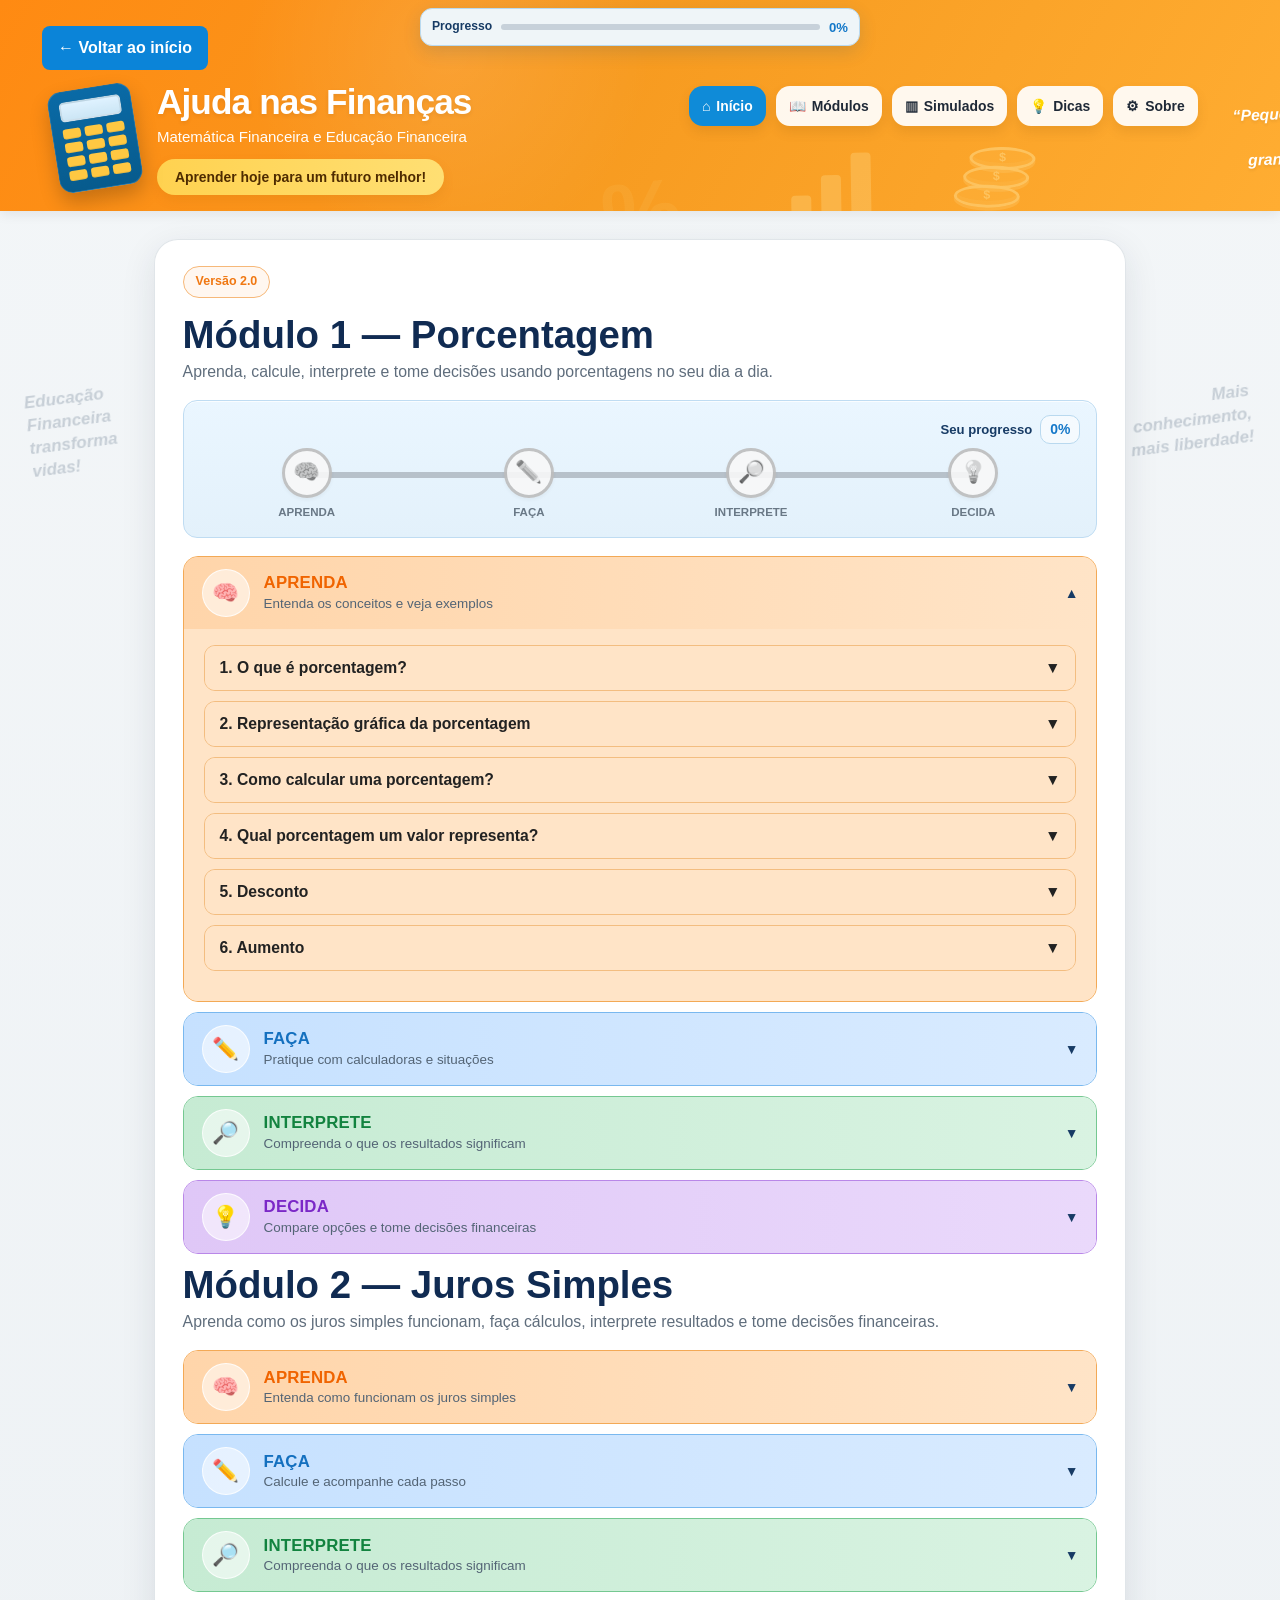
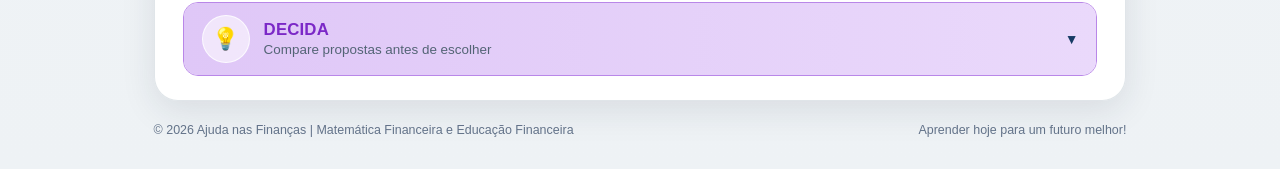
==== commit b5930a35: "Adiciona Interprete e Decida em Juros Simples e padroniza cores" ====
--- a/aprender/index.html
+++ b/aprender/index.html
@@ -1675,6 +1675,36 @@
 
                         </div>
 
+                    </div>
+
+                    <!-- SUBTÓPICO 5 -->
+                    <div class="subtopico">
+                        <button type="button" class="subtopico-titulo">
+                            <span>5. Juros são o único custo de um empréstimo?</span>
+                            <span class="subtopico-seta">▼</span>
+                        </button>
+                        <div class="subtopico-conteudo">
+                            <p>
+                                <strong>Nem sempre.</strong> Além dos juros, uma operação de crédito pode incluir
+                                outros custos, como <strong>tarifas, impostos, seguros e outros encargos</strong>.
+                            </p>
+                            <div class="exemplo">
+                                <h4>💡 CET — Custo Efetivo Total</h4>
+                                <p>
+                                    O <strong>CET</strong> reúne, em uma única informação, os custos da operação de crédito.
+                                    Por isso, ele ajuda a comparar propostas de empréstimos e financiamentos.
+                                </p>
+                                <p>
+                                    Uma proposta com <strong>taxa de juros menor</strong> pode acabar tendo
+                                    <strong>custo total maior</strong> quando existem outras despesas.
+                                </p>
+                            </div>
+                            <p>
+                                <strong>Neste módulo, não vamos calcular o CET.</strong> Vamos apenas usar essa ideia
+                                para lembrar que, antes de escolher um empréstimo, é importante observar
+                                <strong>todos os custos informados</strong>, e não somente a taxa de juros.
+                            </p>
+                        </div>
                     </div>
 
                 </div>
@@ -1840,6 +1870,88 @@
                 </div>
             </div>
 
+            <!-- ==================================================
+                 JUROS SIMPLES — INTERPRETE
+            =================================================== -->
+            <div class="etapa interprete acordeao" id="jsEtapaInterprete">
+                <button type="button" class="acordeao-titulo">
+                    <span class="acordeao-identidade">
+                        <span class="acordeao-icone" aria-hidden="true">🔎</span>
+                        <span class="acordeao-textos">
+                            <strong>INTERPRETE</strong>
+                            <small>Compreenda o que os resultados significam</small>
+                        </span>
+                    </span>
+                    <span class="seta" aria-hidden="true">▼</span>
+                </button>
+
+                <div class="acordeao-conteudo">
+                    <h3>O que os juros representam?</h3>
+                    <p>João fez um empréstimo de <strong>R$ 1.000,00</strong>, com juros simples de <strong>2% ao mês</strong>, durante <strong>6 meses</strong>.</p>
+                    <p>Ao final desse período, os juros são <strong>R$ 120,00</strong> e o montante é <strong>R$ 1.120,00</strong>.</p>
+
+                    <div class="subtopico">
+                        <button type="button" class="subtopico-titulo">
+                            <span>1. Interpretando os R$ 120,00</span><span class="subtopico-seta">▼</span>
+                        </button>
+                        <div class="subtopico-conteudo">
+                            <p><strong>O que representam os R$ 120,00?</strong></p>
+                            <label class="alternativa"><input type="radio" name="jsInterpreteJuros" value="capital"> É o valor que João recebeu emprestado.</label>
+                            <label class="alternativa"><input type="radio" name="jsInterpreteJuros" value="juros"> É o custo do empréstimo acumulado durante os 6 meses.</label>
+                            <label class="alternativa"><input type="radio" name="jsInterpreteJuros" value="montante"> É o total que João deverá pagar.</label>
+                            <button type="button" id="jsVerificarInterpreteJuros">VERIFICAR RESPOSTA</button>
+                            <div id="jsFeedbackInterpreteJuros" class="feedback-interpretacao" hidden aria-live="polite"></div>
+                        </div>
+                    </div>
+
+                    <div class="subtopico">
+                        <button type="button" class="subtopico-titulo">
+                            <span>2. E se o prazo aumentar?</span><span class="subtopico-seta">▼</span>
+                        </button>
+                        <div class="subtopico-conteudo">
+                            <p>Se o capital e a taxa permanecerem iguais, mas o prazo passar de <strong>6 para 12 meses</strong>, o que acontece com os juros?</p>
+                            <label class="alternativa"><input type="radio" name="jsInterpreteTempo" value="iguais"> Continuam em R$ 120,00.</label>
+                            <label class="alternativa"><input type="radio" name="jsInterpreteTempo" value="dobram"> Dobram para R$ 240,00.</label>
+                            <label class="alternativa"><input type="radio" name="jsInterpreteTempo" value="diminuem"> Diminuem para R$ 60,00.</label>
+                            <button type="button" id="jsVerificarInterpreteTempo">VERIFICAR RESPOSTA</button>
+                            <div id="jsFeedbackInterpreteTempo" class="feedback-interpretacao" hidden aria-live="polite"></div>
+                        </div>
+                    </div>
+                </div>
+            </div>
+
+            <!-- ==================================================
+                 JUROS SIMPLES — DECIDA
+            =================================================== -->
+            <div class="etapa decida acordeao" id="jsEtapaDecida">
+                <button type="button" class="acordeao-titulo">
+                    <span class="acordeao-identidade">
+                        <span class="acordeao-icone" aria-hidden="true">💡</span>
+                        <span class="acordeao-textos">
+                            <strong>DECIDA</strong>
+                            <small>Compare propostas antes de escolher</small>
+                        </span>
+                    </span>
+                    <span class="seta" aria-hidden="true">▼</span>
+                </button>
+
+                <div class="acordeao-conteudo">
+                    <h3>Qual empréstimo tem o menor custo?</h3>
+                    <p>Ana precisa de <strong>R$ 2.000,00</strong> por <strong>6 meses</strong> e recebeu duas propostas.</p>
+                    <p class="js-lembrete-cet"><strong>Lembre-se:</strong> uma taxa de juros menor nem sempre significa um empréstimo mais barato. Considere todos os custos informados antes de decidir.</p>
+                    <div class="situacao-decisao">
+                        <div class="oferta"><h4>Banco A</h4><p>Juros simples de <strong>2% ao mês</strong>.</p><p>Sem taxa adicional.</p></div>
+                        <div class="oferta"><h4>Banco B</h4><p>Juros simples de <strong>1,5% ao mês</strong>.</p><p>Mais uma taxa fixa de <strong>R$ 80,00</strong>.</p></div>
+                    </div>
+                    <p><strong>Considerando todos os custos, qual proposta resulta no menor valor total a pagar?</strong></p>
+                    <label class="alternativa"><input type="radio" name="jsDecisaoEmprestimo" value="a"> Banco A.</label>
+                    <label class="alternativa"><input type="radio" name="jsDecisaoEmprestimo" value="b"> Banco B.</label>
+                    <label class="alternativa"><input type="radio" name="jsDecisaoEmprestimo" value="iguais"> As duas propostas têm o mesmo custo.</label>
+                    <button type="button" id="jsVerificarDecisao">VERIFICAR DECISÃO</button>
+                    <div id="jsFeedbackDecisao" class="feedback-decisao" hidden aria-live="polite"></div>
+                </div>
+            </div>
+
         </section>
 
 
@@ -1855,6 +1967,8 @@
     <script src="js/modulos/juros-simples/juros-simples.js"></script>
 
     <script src="js/modulos/juros-simples/juros-simples-faca.js"></script>
+    <script src="js/modulos/juros-simples/juros-simples-interprete.js"></script>
+    <script src="js/modulos/juros-simples/juros-simples-decida.js"></script>
 </body>
 
 </html>
--- a/aprender/css/style.css
+++ b/aprender/css/style.css
@@ -43,8 +43,8 @@
 }
 
 .decoracao-percentual {
-    left: 49.5%;
-    top: 28px;
+    left: 47%;
+    top: 142px;
     font-size: 5.6rem;
     transform: rotate(-7deg);
     opacity: 0.34;
@@ -55,7 +55,7 @@
 .decoracao-grafico {
     position: absolute;
     left: 61.8%;
-    top: 68px;
+    top: 147px;
     width: 112px;
     height: 78px;
     display: flex;
@@ -86,7 +86,7 @@
 .decoracao-moedas {
     position: absolute;
     left: 74.4%;
-    top: 76px;
+    top: 147px;
     width: 104px;
     height: 78px;
     opacity: 0.58;
@@ -570,7 +570,7 @@
     background: linear-gradient(90deg, #ffe5ca 0%, #fff0e2 100%);
 }
 .aprenda .acordeao-conteudo {
-    background: #fff9f3;
+    background: #fff4e8;
 }
 .aprenda .acordeao-textos strong {
     color: #f06400;
@@ -584,7 +584,7 @@
     background: linear-gradient(90deg, #dcecff 0%, #eef6ff 100%);
 }
 .faca .acordeao-conteudo {
-    background: #f7fbff;
+    background: #edf7ff;
 }
 .faca .acordeao-textos strong {
     color: #1470bf;
@@ -598,7 +598,7 @@
     background: linear-gradient(90deg, #dff3e7 0%, #eef9f2 100%);
 }
 .interprete .acordeao-conteudo {
-    background: #f7fcf9;
+    background: #eef9f2;
 }
 .interprete .acordeao-textos strong {
     color: #12833f;
@@ -612,7 +612,7 @@
     background: linear-gradient(90deg, #eadbfb 0%, #f6effd 100%);
 }
 .decida .acordeao-conteudo {
-    background: #fbf8ff;
+    background: #f7f0fd;
 }
 .decida .acordeao-textos strong {
     color: #7b28c7;
@@ -711,7 +711,7 @@
     font-size: 0.87rem;
     border: 1px solid #b5cbe0;
     border-radius: 8px;
-    background: #f7fbff;
+    background: #edf7ff;
     outline: none;
 }
 
@@ -726,7 +726,10 @@
 #verificarInterpretacaoAumento,
 #verificarDecisao,
 #verificarDecisaoAumento,
-#verificarDecisaoPagamento {
+#verificarDecisaoPagamento,
+#jsVerificarInterpreteJuros,
+#jsVerificarInterpreteTempo,
+#jsVerificarDecisao {
     padding: 11px 18px;
     margin-right: 8px;
     margin-top: 8px;
@@ -772,7 +775,9 @@
 
 #verificarInterpretacao,
 #verificarInterpretacaoDesconto,
-#verificarInterpretacaoAumento {
+#verificarInterpretacaoAumento,
+#jsVerificarInterpreteJuros,
+#jsVerificarInterpreteTempo {
     background: #2f9b5d;
     color: #fff;
 }
@@ -787,7 +792,8 @@
 
 #verificarDecisao,
 #verificarDecisaoAumento,
-#verificarDecisaoPagamento {
+#verificarDecisaoPagamento,
+#jsVerificarDecisao {
     background: #7b28c7;
     color: #fff;
 }
@@ -1156,14 +1162,17 @@
 /* Cores definitivas das etapas e botões */
 #verificarInterpretacao,
 #verificarInterpretacaoDesconto,
-#verificarInterpretacaoAumento {
+#verificarInterpretacaoAumento,
+#jsVerificarInterpreteJuros,
+#jsVerificarInterpreteTempo {
     background: #2f9b5d;
     color: #ffffff;
 }
 
 #verificarDecisao,
 #verificarDecisaoAumento,
-#verificarDecisaoPagamento {
+#verificarDecisaoPagamento,
+#jsVerificarDecisao {
     background: #7b28c7;
     color: #ffffff;
 }
@@ -1904,4 +1913,134 @@
         grid-template-columns: repeat(2, minmax(0, 1fr));
         gap: 8px;
     }
-}+}
+
+/* JUROS SIMPLES — lembrete que conecta APRENDA ao DECIDA */
+.js-lembrete-cet {
+    margin: 14px 0 16px;
+    padding: 12px 14px;
+    border-left: 4px solid #7b28c7;
+    border-radius: 8px;
+    background: #f3eafe;
+}
+
+/* ==================================================
+   PALETA DOS 4 PASSOS — CONTRASTE APROVADO
+   Cabeçalho mais presente; conteúdo usa tom semelhante
+   ao antigo cabeçalho, mantendo cartões internos claros.
+   ================================================== */
+.aprenda { background:#ffe4c7; border-color:#f3a956; }
+.aprenda .acordeao-titulo { background:linear-gradient(90deg,#ffd5aa 0%,#ffe4c7 100%); }
+.aprenda .acordeao-conteudo { background:#ffe4c7; }
+
+.faca { background:#d9ebff; border-color:#79b8ef; }
+.faca .acordeao-titulo { background:linear-gradient(90deg,#c6e1ff 0%,#d9ebff 100%); }
+.faca .acordeao-conteudo { background:#d9ebff; }
+
+.interprete { background:#d9f3e2; border-color:#75c891; }
+.interprete .acordeao-titulo { background:linear-gradient(90deg,#c6ebd3 0%,#d9f3e2 100%); }
+.interprete .acordeao-conteudo { background:#d9f3e2; }
+
+.decida { background:#ead9fb; border-color:#b987e8; }
+.decida .acordeao-titulo { background:linear-gradient(90deg,#dfc7f7 0%,#ead9fb 100%); }
+.decida .acordeao-conteudo { background:#ead9fb; }
+
+/* ==================================================
+   PAINÉIS INTERNOS ABERTOS — CONTINUIDADE DE COR
+   O conteúdo aberto acompanha a cor externa de cada etapa.
+   Títulos dos subtópicos, campos, botões e cartões de resposta
+   permanecem claros para preservar contraste e legibilidade.
+   ================================================== */
+.aprenda .subtopico-conteudo { background:#ffe4c7; }
+.faca .subtopico-conteudo { background:#d9ebff; }
+.interprete .subtopico-conteudo { background:#d9f3e2; }
+.decida .subtopico-conteudo { background:#ead9fb; }
+
+/* evita que o hover do título pareça desbotado; o título continua claro */
+.aprenda .subtopico-titulo:hover,
+.faca .subtopico-titulo:hover,
+.interprete .subtopico-titulo:hover,
+.decida .subtopico-titulo:hover { background:#f8fafc; }
+
+/* ==================================================
+   PADRÃO VISUAL DEFINITIVO — CONTINUIDADE DE COR
+   Subníveis seguem a mesma família cromática da etapa.
+   A separação é feita por bordas e espaçamento, evitando
+   grandes faixas brancas dentro dos acordeões.
+   ================================================== */
+
+/* APRENDA */
+.aprenda .subtopico {
+    background:#ffe4c7;
+    border-color:#f3bd80;
+}
+.aprenda .subtopico-titulo,
+.aprenda .subtopico-titulo:hover,
+.aprenda .subtopico-conteudo {
+    background:#ffe4c7;
+}
+.aprenda .subtopico-conteudo { border-top-color:#f3bd80; }
+.aprenda .alternativa {
+    background:#ffead2;
+    border-color:#efc99d;
+}
+.aprenda .alternativa:hover { background:#ffe2c1; }
+
+/* FAÇA */
+.faca .subtopico {
+    background:#d9ebff;
+    border-color:#9cc8ef;
+}
+.faca .subtopico-titulo,
+.faca .subtopico-titulo:hover,
+.faca .subtopico-conteudo {
+    background:#d9ebff;
+}
+.faca .subtopico-conteudo { border-top-color:#9cc8ef; }
+.faca .alternativa {
+    background:#e1efff;
+    border-color:#abcdec;
+}
+.faca .alternativa:hover { background:#d4e9ff; }
+
+/* INTERPRETE */
+.interprete .subtopico {
+    background:#d9f3e2;
+    border-color:#9bd2ad;
+}
+.interprete .subtopico-titulo,
+.interprete .subtopico-titulo:hover,
+.interprete .subtopico-conteudo {
+    background:#d9f3e2;
+}
+.interprete .subtopico-conteudo { border-top-color:#9bd2ad; }
+.interprete .alternativa {
+    background:#e1f6e8;
+    border-color:#add8bb;
+}
+.interprete .alternativa:hover { background:#d3efdd; }
+
+/* DECIDA */
+.decida .subtopico {
+    background:#ead9fb;
+    border-color:#c5a0e8;
+}
+.decida .subtopico-titulo,
+.decida .subtopico-titulo:hover,
+.decida .subtopico-conteudo {
+    background:#ead9fb;
+}
+.decida .subtopico-conteudo { border-top-color:#c5a0e8; }
+.decida .alternativa {
+    background:#efe2fc;
+    border-color:#cfafea;
+}
+.decida .alternativa:hover { background:#e6d2f9; }
+
+/* Os controles de entrada permanecem claros para leitura. */
+.aprenda input[type="text"], .aprenda input[type="number"], .aprenda select,
+.faca input[type="text"], .faca input[type="number"], .faca select,
+.interprete input[type="text"], .interprete input[type="number"], .interprete select,
+.decida input[type="text"], .decida input[type="number"], .decida select {
+    background:#fff;
+}
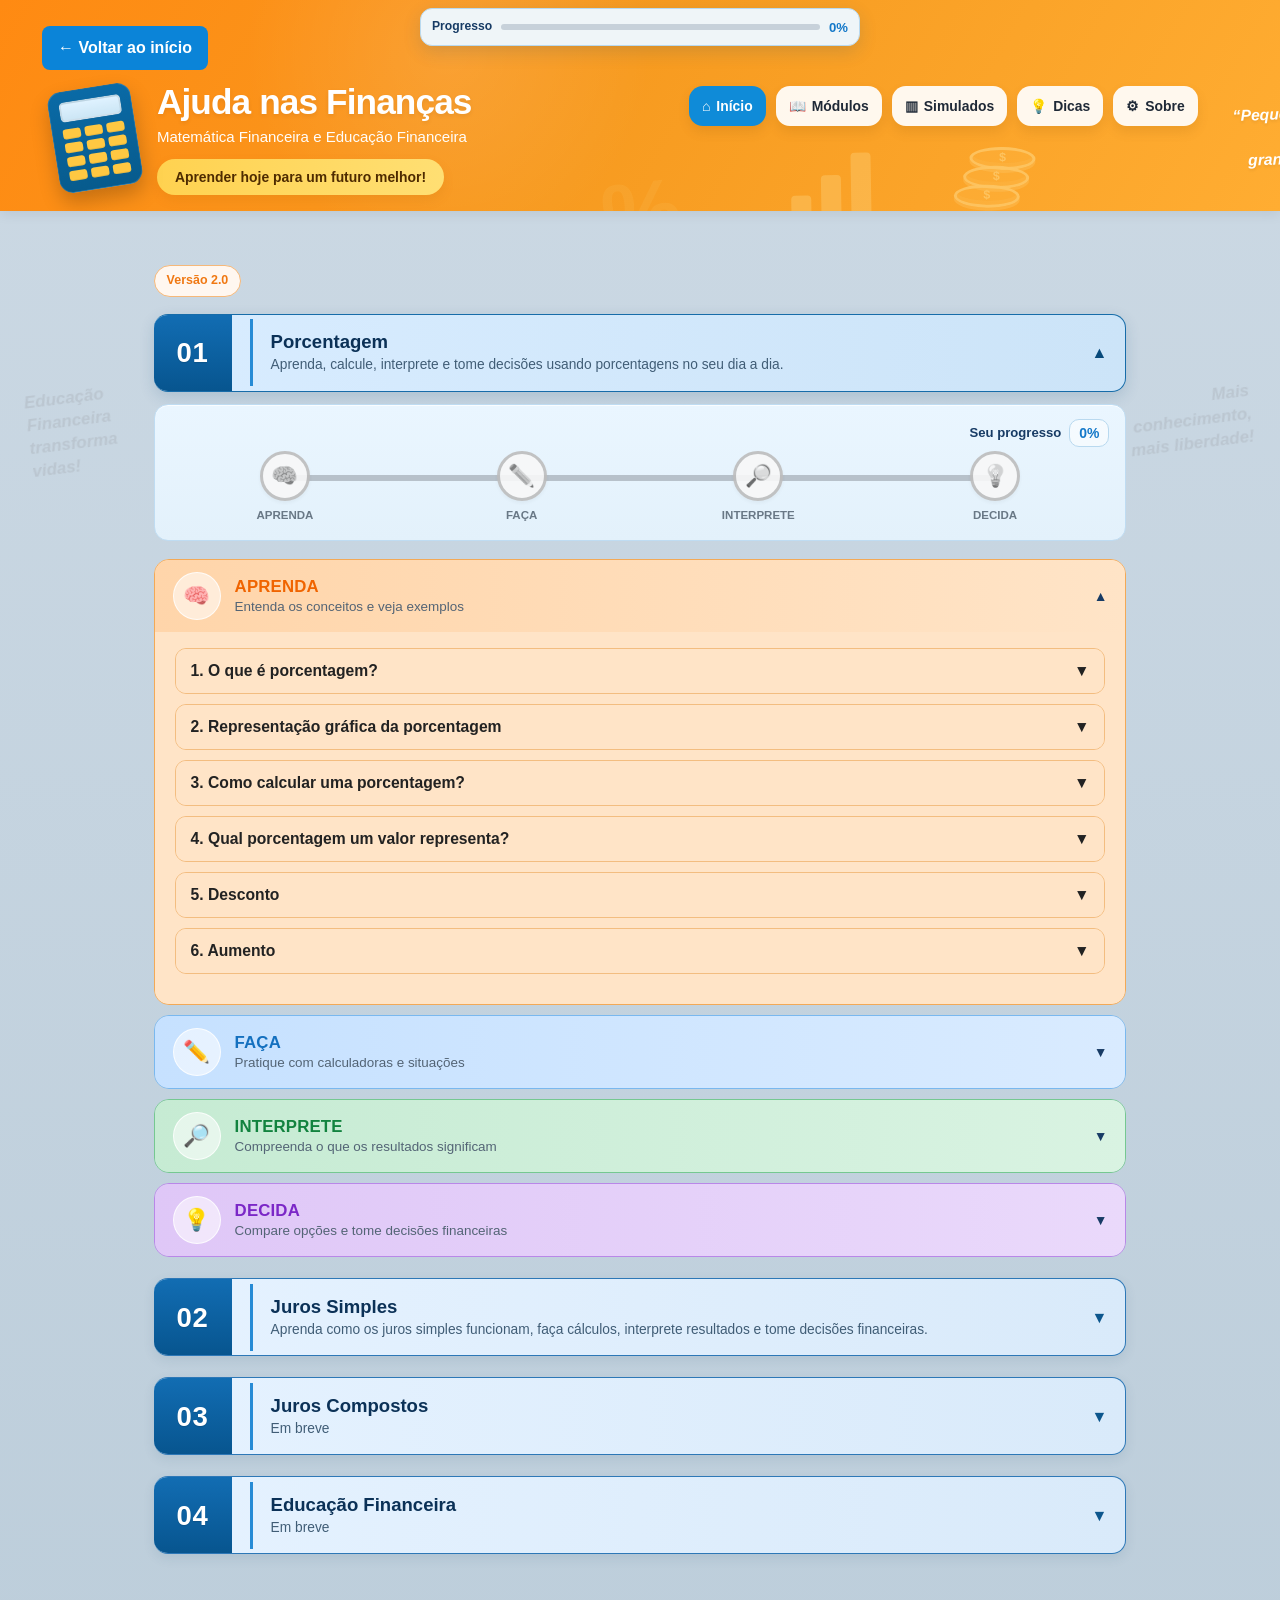
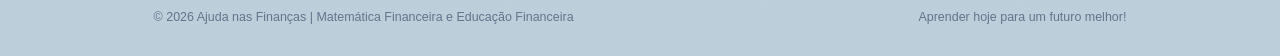
==== commit b3e032ab: "Adiciona acordeao de modulos e progresso em Juros Simples" ====
--- a/aprender/index.html
+++ b/aprender/index.html
@@ -1963,12 +1963,14 @@
     </footer>
 
     <script src="js/principal.js"></script>
+    <script src="js/modulos-acordeao.js"></script>
     <script src="js/modulos/porcentagem/porcentagem.js"></script>
     <script src="js/modulos/juros-simples/juros-simples.js"></script>
 
     <script src="js/modulos/juros-simples/juros-simples-faca.js"></script>
     <script src="js/modulos/juros-simples/juros-simples-interprete.js"></script>
     <script src="js/modulos/juros-simples/juros-simples-decida.js"></script>
+    <script src="js/modulos/juros-simples/juros-simples-progresso.js"></script>
 </body>
 
 </html>
--- a/aprender/css/style.css
+++ b/aprender/css/style.css
@@ -805,6 +805,18 @@
     border: 1px solid #c6a5eb;
     border-radius: 8px;
 }
+
+/* Sinal visual das respostas — INTERPRETE e DECIDA (Juros Simples) */
+.feedback-sinal {
+    display: inline-block;
+    margin-right: 5px;
+    font-size: 1.25em;
+    font-weight: 800;
+    line-height: 1;
+}
+
+.feedback-correto { color: #16823b; }
+.feedback-erro { color: #c62828; }
 
 .oferta {
     display: inline-block;
@@ -2044,3 +2056,249 @@
 .decida input[type="text"], .decida input[type="number"], .decida select {
     background:#fff;
 }
+
+/* ==================================================
+   ACORDEÃO DOS MÓDULOS
+   ================================================== */
+.modulo-acordeao-titulo {
+    width: 100%;
+    display: flex;
+    align-items: center;
+    justify-content: space-between;
+    gap: 16px;
+    padding: 16px 18px;
+    border: 0;
+    border-radius: 14px;
+    background: #ffffff;
+    color: inherit;
+    font: inherit;
+    font-weight: 700;
+    font-size: 1.25rem;
+    text-align: left;
+    cursor: pointer;
+}
+
+.modulo-acordeao-titulo .modulo-seta {
+    flex: 0 0 auto;
+    font-size: 0.9rem;
+}
+
+.modulo-corpo[hidden] {
+    display: none !important;
+}
+
+.modulo.modulo-futuro .modulo-subtitulo {
+    margin: 14px 4px 0;
+}
+
+@media (max-width: 600px) {
+    .modulo-acordeao-titulo {
+        padding: 14px 15px;
+        font-size: 1.08rem;
+    }
+}
+
+/* ==================================================
+   ACORDEÃO DOS MÓDULOS — IDENTIDADE VISUAL NEUTRA
+   Os módulos usam uma única linguagem visual.
+   As cores ficam reservadas para APRENDA/FAÇA/INTERPRETE/DECIDA.
+   ================================================== */
+section.modulo > .modulo-acordeao-titulo {
+    margin: 8px 0 10px;
+    padding: 14px 18px;
+    border: 1px solid #aebdca;
+    border-left: 5px solid #73899c;
+    border-radius: 14px;
+    background: linear-gradient(90deg, #eef3f7 0%, #e4ebf1 100%);
+    color: #243746;
+    box-shadow: none;
+    transition: border-color .18s ease, box-shadow .18s ease, background .18s ease;
+}
+
+section.modulo > .modulo-acordeao-titulo .modulo-numero {
+    flex: 0 0 54px;
+    font-size: 1.55rem;
+    line-height: 1;
+    font-weight: 800;
+    letter-spacing: .03em;
+    color: #526d82;
+    text-align: center;
+}
+
+section.modulo > .modulo-acordeao-titulo .modulo-identidade {
+    min-width: 0;
+    flex: 1 1 auto;
+    display: flex;
+    flex-direction: column;
+    gap: 3px;
+}
+
+section.modulo > .modulo-acordeao-titulo .modulo-identidade strong {
+    font-size: 1.12rem;
+    line-height: 1.2;
+    color: #243746;
+}
+
+section.modulo > .modulo-acordeao-titulo .modulo-identidade small {
+    font-size: .86rem;
+    line-height: 1.3;
+    font-weight: 500;
+    color: #5f7180;
+}
+
+section.modulo > .modulo-acordeao-titulo .modulo-seta {
+    color: #526d82;
+}
+
+section.modulo.modulo-aberto > .modulo-acordeao-titulo {
+    background: linear-gradient(90deg, #e3ebf1 0%, #dbe5ec 100%);
+    border-color: #8298aa;
+    border-left-color: #345f7a;
+    box-shadow: 0 3px 10px rgba(15, 23, 42, .07);
+}
+
+section.modulo.modulo-aberto > .modulo-acordeao-titulo .modulo-numero,
+section.modulo.modulo-aberto > .modulo-acordeao-titulo .modulo-seta {
+    color: #285a78;
+}
+
+section.modulo + section.modulo {
+    margin-top: 10px;
+}
+
+@media (max-width: 600px) {
+    section.modulo > .modulo-acordeao-titulo {
+        margin: 7px 0 9px;
+        padding: 13px 14px;
+        gap: 11px;
+        border-radius: 12px;
+    }
+
+    section.modulo > .modulo-acordeao-titulo .modulo-numero {
+        flex-basis: 42px;
+        font-size: 1.3rem;
+    }
+
+    section.modulo > .modulo-acordeao-titulo .modulo-identidade strong {
+        font-size: 1rem;
+    }
+
+    section.modulo > .modulo-acordeao-titulo .modulo-identidade small {
+        font-size: .78rem;
+    }
+}
+
+/* ==================================================
+   VISUAL FINAL DOS MÓDULOS — FUNDO CONTÍNUO
+   ================================================== */
+body {
+    background: linear-gradient(180deg, #d8e3ec 0%, #cbd9e4 100%);
+}
+
+main {
+    background: transparent;
+    border: 0;
+    box-shadow: none;
+    padding-left: 0;
+    padding-right: 0;
+}
+
+section.modulo > .modulo-acordeao-titulo {
+    overflow: hidden;
+    padding: 0 18px 0 0;
+    min-height: 78px;
+    border: 1px solid #2d78b7;
+    border-left: 0;
+    border-radius: 14px;
+    background: linear-gradient(90deg, #e5f2ff 0%, #d9eafa 100%);
+    color: #0d3155;
+    box-shadow: 0 4px 12px rgba(31, 74, 111, .10);
+}
+
+section.modulo > .modulo-acordeao-titulo .modulo-numero {
+    align-self: stretch;
+    flex: 0 0 78px;
+    display: flex;
+    align-items: center;
+    justify-content: center;
+    margin-right: 2px;
+    background: linear-gradient(180deg, #126db3 0%, #07558f 100%);
+    color: #fff;
+    font-size: 1.72rem;
+    text-shadow: 0 1px 1px rgba(0,0,0,.12);
+}
+
+section.modulo > .modulo-acordeao-titulo .modulo-identidade {
+    padding: 12px 0;
+    border-left: 3px solid #278bd5;
+    padding-left: 18px;
+}
+
+section.modulo > .modulo-acordeao-titulo .modulo-identidade strong {
+    color: #0b3157;
+    font-size: 1.16rem;
+}
+
+section.modulo > .modulo-acordeao-titulo .modulo-identidade small {
+    color: #405d76;
+}
+
+section.modulo > .modulo-acordeao-titulo .modulo-seta {
+    color: #0c568d;
+    font-size: 1rem;
+}
+
+section.modulo.modulo-aberto > .modulo-acordeao-titulo {
+    background: linear-gradient(90deg, #d8ecff 0%, #cce4f8 100%);
+    border-color: #176ca9;
+    box-shadow: 0 5px 15px rgba(20, 77, 119, .16);
+}
+
+section.modulo.modulo-aberto > .modulo-acordeao-titulo .modulo-numero,
+section.modulo.modulo-aberto > .modulo-acordeao-titulo .modulo-seta {
+    color: #fff;
+}
+
+section.modulo.modulo-aberto > .modulo-acordeao-titulo .modulo-seta {
+    color: #084a7b;
+}
+
+@media (max-width: 600px) {
+    main {
+        width: calc(100% - 24px);
+        margin-top: 18px;
+        padding-left: 0;
+        padding-right: 0;
+    }
+
+    section.modulo > .modulo-acordeao-titulo {
+        min-height: 70px;
+        padding: 0 12px 0 0;
+    }
+
+    section.modulo > .modulo-acordeao-titulo .modulo-numero {
+        flex-basis: 58px;
+        font-size: 1.38rem;
+    }
+
+    section.modulo > .modulo-acordeao-titulo .modulo-identidade {
+        padding: 10px 0 10px 12px;
+    }
+}
+
+/* ==================================================
+   AJUSTE FINO FINAL — CONTRASTE E RESPIRO DOS MÓDULOS
+   ================================================== */
+body {
+    background: linear-gradient(180deg, #ccd9e4 0%, #bdcedb 100%);
+}
+
+section.modulo.modulo-aberto > .modulo-corpo:not([hidden]) {
+    margin-top: 12px;
+}
+
+@media (max-width: 600px) {
+    section.modulo.modulo-aberto > .modulo-corpo:not([hidden]) {
+        margin-top: 10px;
+    }
+}
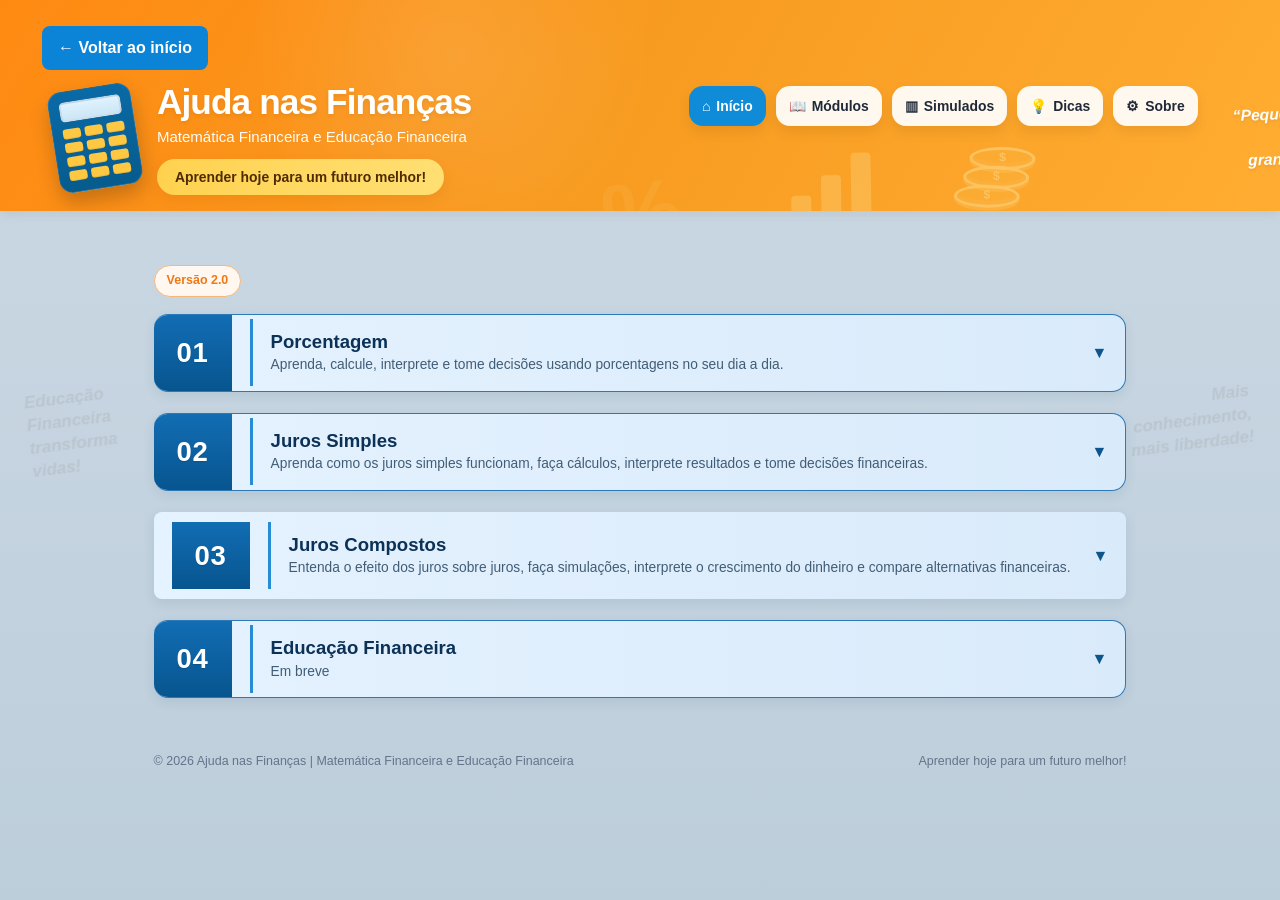
==== commit 60ad50d6: "Adiciona modulo de juros compostos e melhorias de navegacao" ====
--- a/aprender/index.html
+++ b/aprender/index.html
@@ -1,1474 +1,958 @@
 <!DOCTYPE html>
+
 <html lang="pt-BR">
-
 <head>
-    <meta charset="UTF-8">
-    <meta name="viewport" content="width=device-width, initial-scale=1.0">
-
-    <title>Ajuda nas Finanças 2.0</title>
-
-    <link rel="stylesheet" href="css/style.css">
-    <link rel="stylesheet" href="css/modulos/juros-simples-faca.css">
+<meta charset="utf-8"/>
+<meta content="width=device-width, initial-scale=1.0" name="viewport"/>
+<title>Ajuda nas Finanças 2.0</title>
+<link href="css/style.css" rel="stylesheet"/>
+<link href="css/modulos/juros-simples-faca.css" rel="stylesheet"/>
+<link href="css/modulos/juros-compostos.css" rel="stylesheet"/>
 </head>
-
 <body>
-    
-    <header class="cabecalho-projeto">
-        <a href="../index.html" class="voltar-inicio">
+<header class="cabecalho-projeto">
+<a class="voltar-inicio" href="../index.html">
         ← Voltar ao início
         </a>
-        <div class="cabecalho-decoracao" aria-hidden="true">
-            <span class="decoracao-percentual">%</span>
-
-            <div class="decoracao-grafico">
-                <span class="barra barra-1"></span>
-                <span class="barra barra-2"></span>
-                <span class="barra barra-3"></span>
-                <span class="barra barra-4"></span>
-            </div>
-
-            <div class="decoracao-moedas">
-                <span class="moeda moeda-1"></span>
-                <span class="moeda moeda-2"></span>
-                <span class="moeda moeda-3"></span>
-            </div>
-        </div>
-
-        <div class="cabecalho-conteudo">
-
-            <div class="marca-area">
-                <div class="calculadora-marca" aria-hidden="true">
-                    <div class="calc-tela"></div>
-                    <div class="calc-teclas">
-                        <span></span><span></span><span></span>
-                        <span></span><span></span><span></span>
-                        <span></span><span></span><span></span>
-                        <span></span><span></span><span></span>
-                    </div>
-                </div>
-
-                <div class="cabecalho-identidade">
-                    <h1>Ajuda nas Finanças</h1>
-                    <p>Matemática Financeira e Educação Financeira</p>
-
-                    <div class="cabecalho-slogan">
+<div aria-hidden="true" class="cabecalho-decoracao">
+<span class="decoracao-percentual">%</span>
+<div class="decoracao-grafico">
+<span class="barra barra-1"></span>
+<span class="barra barra-2"></span>
+<span class="barra barra-3"></span>
+<span class="barra barra-4"></span>
+</div>
+<div class="decoracao-moedas">
+<span class="moeda moeda-1"></span>
+<span class="moeda moeda-2"></span>
+<span class="moeda moeda-3"></span>
+</div>
+</div>
+<div class="cabecalho-conteudo">
+<div class="marca-area">
+<div aria-hidden="true" class="calculadora-marca">
+<div class="calc-tela"></div>
+<div class="calc-teclas">
+<span></span><span></span><span></span>
+<span></span><span></span><span></span>
+<span></span><span></span><span></span>
+<span></span><span></span><span></span>
+</div>
+</div>
+<div class="cabecalho-identidade">
+<h1>Ajuda nas Finanças</h1>
+<p>Matemática Financeira e Educação Financeira</p>
+<div class="cabecalho-slogan">
                         Aprender hoje para um futuro melhor!
                     </div>
-                </div>
-            </div>
-
-            <nav class="menu-principal" aria-label="Navegação principal">
-                <a class="menu-item ativo" href="#porcentagem">⌂ <span>Início</span></a>
-                <a class="menu-item" href="#porcentagem">📖 <span>Módulos</span></a>
-                <a class="menu-item" href="#porcentagem">▥ <span>Simulados</span></a>
-                <a class="menu-item" href="#porcentagem">💡 <span>Dicas</span></a>
-                <a class="menu-item" href="#porcentagem">⚙ <span>Sobre</span></a>
-            </nav>
-
-            <div class="cabecalho-frase">
-                “Pequenas decisões de hoje,<br>
+</div>
+</div>
+<nav aria-label="Navegação principal" class="menu-principal">
+<a class="menu-item ativo" href="#porcentagem">⌂ <span>Início</span></a>
+<a class="menu-item" href="#porcentagem">📖 <span>Módulos</span></a>
+<a class="menu-item" href="#porcentagem">▥ <span>Simulados</span></a>
+<a class="menu-item" href="#porcentagem">💡 <span>Dicas</span></a>
+<a class="menu-item" href="#porcentagem">⚙ <span>Sobre</span></a>
+</nav>
+<div class="cabecalho-frase">
+                “Pequenas decisões de hoje,<br/>
                 grandes conquistas amanhã!”
             </div>
-
-        </div>
-    </header>
-
-    <div class="decoracao-lateral decoracao-esquerda" aria-hidden="true">
-        <span>Educação<br>Financeira<br>transforma<br>vidas!</span>
-    </div>
-
-    <div class="decoracao-lateral decoracao-direita" aria-hidden="true">
-        <span>Mais<br>conhecimento,<br>mais liberdade!</span>
-    </div>
-
-    <main>
-
-        <section class="introducao introducao-compacta">
-            <span class="versao-selo">Versão 2.0</span>
-        </section>
-
-        <section class="modulo" id="porcentagem">
-
-
-            <h2>Módulo 1 — Porcentagem</h2>
-            <p class="modulo-subtitulo">
+</div>
+</header>
+<div aria-hidden="true" class="decoracao-lateral decoracao-esquerda">
+<span>Educação<br/>Financeira<br/>transforma<br/>vidas!</span>
+</div>
+<div aria-hidden="true" class="decoracao-lateral decoracao-direita">
+<span>Mais<br/>conhecimento,<br/>mais liberdade!</span>
+</div>
+<main>
+<section class="introducao introducao-compacta">
+<span class="versao-selo">Versão 2.0</span>
+</section>
+<section class="modulo" id="porcentagem">
+<h2>Módulo 1 — Porcentagem</h2>
+<p class="modulo-subtitulo">
                 Aprenda, calcule, interprete e tome decisões usando porcentagens no seu dia a dia.
             </p>
-
-            <div class="trilha-progresso" aria-label="Progresso do Módulo 1">
-
-                <div class="trilha-topo">
-                    <span class="trilha-titulo">Seu progresso</span>
-                    <strong id="progressoTexto">0%</strong>
-                </div>
-
-                <div class="trilha-etapas">
-
-                    <div class="trilha-linha" aria-hidden="true">
-                        <div id="trilhaPreenchimento" class="trilha-preenchimento"></div>
-                    </div>
-
-                    <div class="trilha-passo" data-etapa="aprenda">
-                        <div class="trilha-icone">🧠</div>
-                        <span>APRENDA</span>
-                    </div>
-
-                    <div class="trilha-passo" data-etapa="faca">
-                        <div class="trilha-icone">✏️</div>
-                        <span>FAÇA</span>
-                    </div>
-
-                    <div class="trilha-passo" data-etapa="interprete">
-                        <div class="trilha-icone">🔎</div>
-                        <span>INTERPRETE</span>
-                    </div>
-
-                    <div class="trilha-passo" data-etapa="decida">
-                        <div class="trilha-icone">💡</div>
-                        <span>DECIDA</span>
-                    </div>
-
-                </div>
-
-                <div
-                    class="trilha-acessivel"
-                    role="progressbar"
-                    aria-valuemin="0"
-                    aria-valuemax="100"
-                    aria-valuenow="0"
-                    aria-labelledby="progressoTexto"
-                ></div>
-
-                <p id="mensagemConclusao" class="mensagem-conclusao" hidden>
+<div aria-label="Progresso do Módulo 1" class="trilha-progresso">
+<div class="trilha-topo">
+<span class="trilha-titulo">Seu progresso</span>
+<strong id="progressoTexto">0%</strong>
+</div>
+<div class="trilha-etapas">
+<div aria-hidden="true" class="trilha-linha">
+<div class="trilha-preenchimento" id="trilhaPreenchimento"></div>
+</div>
+<div class="trilha-passo" data-etapa="aprenda">
+<div class="trilha-icone">🧠</div>
+<span>APRENDA</span>
+</div>
+<div class="trilha-passo" data-etapa="faca">
+<div class="trilha-icone">✏️</div>
+<span>FAÇA</span>
+</div>
+<div class="trilha-passo" data-etapa="interprete">
+<div class="trilha-icone">🔎</div>
+<span>INTERPRETE</span>
+</div>
+<div class="trilha-passo" data-etapa="decida">
+<div class="trilha-icone">💡</div>
+<span>DECIDA</span>
+</div>
+</div>
+<div aria-labelledby="progressoTexto" aria-valuemax="100" aria-valuemin="0" aria-valuenow="0" class="trilha-acessivel" role="progressbar"></div>
+<p class="mensagem-conclusao" hidden="" id="mensagemConclusao">
                     🏆 <strong>Módulo 1 concluído!</strong>
                     Você aprendeu, calculou, interpretou e tomou decisões usando porcentagens.
                 </p>
-
-            </div>
-
-            <div id="progressoCompacto" class="progresso-compacto" hidden aria-hidden="true">
-
-                <div class="progresso-compacto-conteudo">
-
-                    <span id="progressoCompactoRotulo" class="progresso-compacto-rotulo">
+</div>
+<div aria-hidden="true" class="progresso-compacto" hidden="" id="progressoCompacto">
+<div class="progresso-compacto-conteudo">
+<span class="progresso-compacto-rotulo" id="progressoCompactoRotulo">
                         Progresso
                     </span>
-
-                    <span
-                        id="progressoCompactoMensagem"
-                        class="progresso-compacto-mensagem"
-                        hidden
-                    >
+<span class="progresso-compacto-mensagem" hidden="" id="progressoCompactoMensagem">
                         Você aprendeu, calculou, interpretou e tomou decisões usando porcentagem.
                     </span>
-
-                </div>
-
-                <div class="progresso-compacto-barra" aria-hidden="true">
-                    <div
-                        id="progressoCompactoPreenchimento"
-                        class="progresso-compacto-preenchimento">
-                    </div>
-                </div>
-
-                <strong id="progressoCompactoTexto">0%</strong>
-
-            </div>
-
-            <!-- ==================================================
+</div>
+<div aria-hidden="true" class="progresso-compacto-barra">
+<div class="progresso-compacto-preenchimento" id="progressoCompactoPreenchimento">
+</div>
+</div>
+<strong id="progressoCompactoTexto">0%</strong>
+</div>
+<!-- ==================================================
                  APRENDA
             =================================================== -->
-
-            <div class="etapa aprenda acordeao">
-
-                <button type="button" class="acordeao-titulo">
-                    <span class="acordeao-identidade">
-                        <span class="acordeao-icone" aria-hidden="true">🧠</span>
-                        <span class="acordeao-textos">
-                            <strong>APRENDA</strong>
-                            <small>Entenda os conceitos e veja exemplos</small>
-                        </span>
-                    </span>
-                    <span class="seta" aria-hidden="true">▼</span>
-                </button>
-
-                <div class="acordeao-conteudo">
-
-                    <!-- SUBTÓPICO 1 -->
-
-                    <div class="subtopico">
-
-                        <button type="button" class="subtopico-titulo">
-                            <span>1. O que é porcentagem?</span>
-                            <span class="subtopico-seta">▼</span>
-                        </button>
-
-                        <div class="subtopico-conteudo">
-
-                            <p>
+<div class="etapa aprenda acordeao">
+<button class="acordeao-titulo" type="button">
+<span class="acordeao-identidade">
+<span aria-hidden="true" class="acordeao-icone">🧠</span>
+<span class="acordeao-textos">
+<strong>APRENDA</strong>
+<small>Entenda os conceitos e veja exemplos</small>
+</span>
+</span>
+<span aria-hidden="true" class="seta">▼</span>
+</button>
+<div class="acordeao-conteudo">
+<!-- SUBTÓPICO 1 -->
+<div class="subtopico">
+<button class="subtopico-titulo" type="button">
+<span>1. O que é porcentagem?</span>
+<span class="subtopico-seta">▼</span>
+</button>
+<div class="subtopico-conteudo">
+<p>
                                 Porcentagem é uma forma de representar uma parte
                                 de um total, considerando esse total dividido
                                 em 100 partes.
                             </p>
-
-                            <p>
+<p>
                                 O símbolo <strong>%</strong>
                                 significa <strong>“por cento”</strong>.
                             </p>
-
-                            <p>
+<p>
                                 Por exemplo:
                             </p>
-
-                            <p>
-                                <strong>10%</strong> significa
+<p>
+<strong>10%</strong> significa
                                 <strong>10 de cada 100</strong>.
                             </p>
-
-                            <p>
+<p>
                                 Podemos representar assim:
                             </p>
-
-                            <p>
+<p>
                                 10% =
                                 <span class="fracao">
-                                    <span>10</span>
-                                    <span>100</span>
-                                </span>
+<span>10</span>
+<span>100</span>
+</span>
                                 = 0,10
                             </p>
-
-                        </div>
-
-                    </div>
-
-                    <!-- SUBTÓPICO 2 -->
-
-                    <div class="subtopico">
-
-                        <button type="button" class="subtopico-titulo">
-                            <span>2. Representação gráfica da porcentagem</span>
-                            <span class="subtopico-seta">▼</span>
-                        </button>
-
-                        <div class="subtopico-conteudo">
-
-                            <div class="visual-porcentagem" aria-labelledby="tituloVisualPorcentagem">
-
-                                <div class="visual-porcentagem-cabecalho">
-                                    <div>
-                                        <h4 id="tituloVisualPorcentagem">Veja a porcentagem acontecendo</h4>
-                                        <p>Digite uma porcentagem e observe como ela é representada em quadros de 100 partes.</p>
-                                    </div>
-
-                                    <label class="visual-porcentagem-controle" for="percentualVisual">
-                                        <span>Porcentagem</span>
-                                        <span class="visual-porcentagem-campo">
-                                            <input id="percentualVisual" type="number" min="0" step="0.25" value="10" inputmode="decimal">
-                                            <strong>%</strong>
-                                        </span>
-                                    </label>
-                                </div>
-
-                                <div class="visual-porcentagem-corpo">
-                                    <div id="gradePorcentagem" class="grades-porcentagem" role="img" aria-label="Representação gráfica de 10%"></div>
-
-                                    <div class="visual-porcentagem-explicacao" aria-live="polite">
-                                        <strong id="fraseVisualPorcentagem">10% significa 10 de cada 100 partes.</strong>
-                                        <p id="calculoVisualPorcentagem">10% = 10/100 = 0,10</p>
-                                        <small>Experimente valores como 10,75%, 120% ou 300%.</small>
-                                    </div>
-                                </div>
-
-                            </div>
-
-                        </div>
-
-                    </div>
-
-                    <!-- SUBTÓPICO 3 -->
-
-                    <div class="subtopico">
-
-                        <button type="button" class="subtopico-titulo">
-                            <span>3. Como calcular uma porcentagem?</span>
-                            <span class="subtopico-seta">▼</span>
-                        </button>
-
-                        <div class="subtopico-conteudo">
-
-                            <div class="exemplo">
-
-                                <h4>
+</div>
+</div>
+<!-- SUBTÓPICO 2 -->
+<div class="subtopico">
+<button class="subtopico-titulo" type="button">
+<span>2. Representação gráfica da porcentagem</span>
+<span class="subtopico-seta">▼</span>
+</button>
+<div class="subtopico-conteudo">
+<div aria-labelledby="tituloVisualPorcentagem" class="visual-porcentagem">
+<div class="visual-porcentagem-cabecalho">
+<div>
+<h4 id="tituloVisualPorcentagem">Veja a porcentagem acontecendo</h4>
+<p>Digite uma porcentagem e observe como ela é representada em quadros de 100 partes.</p>
+</div>
+<label class="visual-porcentagem-controle" for="percentualVisual">
+<span>Porcentagem</span>
+<span class="visual-porcentagem-campo">
+<input id="percentualVisual" inputmode="decimal" min="0" step="0.25" type="number" value="10"/>
+<strong>%</strong>
+</span>
+</label>
+</div>
+<div class="visual-porcentagem-corpo">
+<div aria-label="Representação gráfica de 10%" class="grades-porcentagem" id="gradePorcentagem" role="img"></div>
+<div aria-live="polite" class="visual-porcentagem-explicacao">
+<strong id="fraseVisualPorcentagem">10% significa 10 de cada 100 partes.</strong>
+<p id="calculoVisualPorcentagem">10% = 10/100 = 0,10</p>
+<small>Experimente valores como 10,75%, 120% ou 300%.</small>
+</div>
+</div>
+</div>
+</div>
+</div>
+<!-- SUBTÓPICO 3 -->
+<div class="subtopico">
+<button class="subtopico-titulo" type="button">
+<span>3. Como calcular uma porcentagem?</span>
+<span class="subtopico-seta">▼</span>
+</button>
+<div class="subtopico-conteudo">
+<div class="exemplo">
+<h4>
                                     Como calcular uma porcentagem de um valor?
                                 </h4>
-
-                                <p>
+<p>
                                     Vamos descobrir quanto é
                                     <strong>10% de 200</strong>.
                                 </p>
-
-                                <div class="conta-exemplo">
-
-                                    <p>
-                                        <strong>
+<div class="conta-exemplo">
+<p>
+<strong>
                                             1º passo — Transformar a porcentagem:
                                         </strong>
-                                    </p>
-
-                                    <p>
+</p>
+<p>
                                         10% =
                                         <span class="fracao">
-                                            <span>10</span>
-                                            <span>100</span>
-                                        </span>
+<span>10</span>
+<span>100</span>
+</span>
                                         = 0,10
                                     </p>
-
-                                    <p>
-                                        <em>
+<p>
+<em>
                                             10% significa 10 de cada 100.
                                         </em>
-                                    </p>
-
-                                    <p>
-                                        <strong>
+</p>
+<p>
+<strong>
                                             2º passo — Multiplicar pelo valor:
                                         </strong>
-                                    </p>
-
-                                    <p>
+</p>
+<p>
                                         0,10 × 200 = 20
                                     </p>
-
-                                    <p>
+<p>
                                         Portanto,
                                         <strong>
                                             10% de 200 é 20.
                                         </strong>
-                                    </p>
-
-                                </div>
-
-                            </div>
-
-                        </div>
-
-                    </div>
-
-                    <!-- SUBTÓPICO 4 -->
-
-                    <div class="subtopico">
-
-                        <button type="button" class="subtopico-titulo">
-                            <span>4. Qual porcentagem um valor representa?</span>
-                            <span class="subtopico-seta">▼</span>
-                        </button>
-
-                        <div class="subtopico-conteudo">
-
-                            <div class="exemplo">
-
-                                <h4>
+</p>
+</div>
+</div>
+</div>
+</div>
+<!-- SUBTÓPICO 4 -->
+<div class="subtopico">
+<button class="subtopico-titulo" type="button">
+<span>4. Qual porcentagem um valor representa?</span>
+<span class="subtopico-seta">▼</span>
+</button>
+<div class="subtopico-conteudo">
+<div class="exemplo">
+<h4>
                                     Descobrindo qual porcentagem um valor representa
                                 </h4>
-
-                                <p>
+<p>
                                     Imagine que temos <strong>R$ 50,00</strong>
                                     de um total de <strong>R$ 200,00</strong>.
                                 </p>
-
-                                <p>
-                                    <strong>
+<p>
+<strong>
                                         R$ 50,00 representa quantos por cento
                                         de R$ 200,00?
                                     </strong>
-                                </p>
-
-                                <div class="conta-exemplo">
-
-                                    <p>
-                                        <strong>
+</p>
+<div class="conta-exemplo">
+<p>
+<strong>
                                             1º passo — Dividir a parte pelo total:
                                         </strong>
-                                    </p>
-
-                                    <p>
-                                        <span class="fracao">
-                                            <span>50</span>
-                                            <span>200</span>
-                                        </span>
+</p>
+<p>
+<span class="fracao">
+<span>50</span>
+<span>200</span>
+</span>
                                         = 0,25
                                     </p>
-
-                                    <p>
-                                        <strong>
+<p>
+<strong>
                                             2º passo — Multiplicar por 100:
                                         </strong>
-                                    </p>
-
-                                    <p>
+</p>
+<p>
                                         0,25 × 100 =
                                         <strong>25%</strong>
-                                    </p>
-
-                                    <p>
+</p>
+<p>
                                         Portanto,
                                         <strong>
                                             R$ 50,00 representa 25%
                                             de R$ 200,00.
                                         </strong>
-                                    </p>
-
-                                </div>
-
-                            </div>
-
-                        </div>
-
-                    </div>
-
-                    <!-- SUBTÓPICO 5 -->
-
-                    <div class="subtopico">
-
-                        <button type="button" class="subtopico-titulo">
-                            <span>5. Desconto</span>
-                            <span class="subtopico-seta">▼</span>
-                        </button>
-
-                        <div class="subtopico-conteudo">
-
-                            <div class="exemplo">
-
-                                <h4>
+</p>
+</div>
+</div>
+</div>
+</div>
+<!-- SUBTÓPICO 5 -->
+<div class="subtopico">
+<button class="subtopico-titulo" type="button">
+<span>5. Desconto</span>
+<span class="subtopico-seta">▼</span>
+</button>
+<div class="subtopico-conteudo">
+<div class="exemplo">
+<h4>
                                     Aplicando porcentagem em um desconto
                                 </h4>
-
-                                <p>
+<p>
                                     Agora vamos usar a porcentagem
                                     em uma situação financeira.
                                 </p>
-
-                                <p>
+<p>
                                     Imagine um produto que custa
                                     <strong>R$ 200,00</strong>
                                     e recebe
                                     <strong>10% de desconto</strong>.
                                 </p>
-
-                                <div class="conta-exemplo">
-
-                                    <p>
-                                        <strong>
+<div class="conta-exemplo">
+<p>
+<strong>
                                             1º passo — Calcular 10%
                                             de R$ 200,00:
                                         </strong>
-                                    </p>
-
-                                    <p>
+</p>
+<p>
                                         10% =
                                         <span class="fracao">
-                                            <span>10</span>
-                                            <span>100</span>
-                                        </span>
+<span>10</span>
+<span>100</span>
+</span>
                                         = 0,10
                                     </p>
-
-                                    <p>
+<p>
                                         0,10 × 200 = 20
                                     </p>
-
-                                    <p>
-                                        <strong>
+<p>
+<strong>
                                             Valor do desconto:
                                             R$ 20,00
                                         </strong>
-                                    </p>
-
-                                    <p>
-                                        <strong>
+</p>
+<p>
+<strong>
                                             2º passo — Subtrair o desconto
                                             do valor inicial:
                                         </strong>
-                                    </p>
-
-                                    <p>
+</p>
+<p>
                                         R$ 200,00 − R$ 20,00 =
                                         <strong>R$ 180,00</strong>
-                                    </p>
-
-                                    <p>
-                                        <em>
+</p>
+<p>
+<em>
                                             No desconto, calculamos o valor correspondente à porcentagem e o subtraímos do valor inicial.
                                         </em>
-                                    </p>
-
-                                </div>
-
-                            </div>
-
-                        </div>
-
-                    </div>
-
-                    <!-- SUBTÓPICO 6 -->
-
-                    <div class="subtopico">
-
-                        <button type="button" class="subtopico-titulo">
-                            <span>6. Aumento</span>
-                            <span class="subtopico-seta">▼</span>
-                        </button>
-
-                        <div class="subtopico-conteudo">
-
-                            <div class="exemplo">
-
-                                <h4>
+</p>
+</div>
+</div>
+</div>
+</div>
+<!-- SUBTÓPICO 6 -->
+<div class="subtopico">
+<button class="subtopico-titulo" type="button">
+<span>6. Aumento</span>
+<span class="subtopico-seta">▼</span>
+</button>
+<div class="subtopico-conteudo">
+<div class="exemplo">
+<h4>
                                     Aplicando porcentagem em um aumento
                                 </h4>
-
-                                <p>
+<p>
                                     Agora imagine que um produto custa
                                     <strong>R$ 200,00</strong>
                                     e sofre um
                                     <strong>aumento de 10%</strong>.
                                 </p>
-
-                                <div class="conta-exemplo">
-
-                                    <p>
-                                        <strong>
+<div class="conta-exemplo">
+<p>
+<strong>
                                             1º passo — Calcular 10%
                                             de R$ 200,00:
                                         </strong>
-                                    </p>
-
-                                    <p>
+</p>
+<p>
                                         10% =
                                         <span class="fracao">
-                                            <span>10</span>
-                                            <span>100</span>
-                                        </span>
+<span>10</span>
+<span>100</span>
+</span>
                                         = 0,10
                                     </p>
-
-                                    <p>
+<p>
                                         0,10 × 200 = 20
                                     </p>
-
-                                    <p>
-                                        <strong>
+<p>
+<strong>
                                             Valor do aumento:
                                             R$ 20,00
                                         </strong>
-                                    </p>
-
-                                    <p>
-                                        <strong>
+</p>
+<p>
+<strong>
                                             2º passo — Somar o aumento
                                             ao valor inicial:
                                         </strong>
-                                    </p>
-
-                                    <p>
+</p>
+<p>
                                         R$ 200,00 + R$ 20,00 =
                                         <strong>R$ 220,00</strong>
-                                    </p>
-
-                                    <p>
-                                        <em>
+</p>
+<p>
+<em>
                                             No aumento, calculamos o valor correspondente à porcentagem e o somamos ao valor inicial.
                                         </em>
-                                    </p>
-
-                                </div>
-
-                            </div>
-
-                        </div>
-
-                    </div>
-
-                </div>
-
-            </div>
-
-            <!-- ==================================================
+</p>
+</div>
+</div>
+</div>
+</div>
+</div>
+</div>
+<!-- ==================================================
                  FAÇA
             =================================================== -->
-
-            <div class="etapa faca acordeao">
-
-                <button type="button" class="acordeao-titulo">
-                    <span class="acordeao-identidade">
-                        <span class="acordeao-icone" aria-hidden="true">✏️</span>
-                        <span class="acordeao-textos">
-                            <strong>FAÇA</strong>
-                            <small>Pratique com calculadoras e situações</small>
-                        </span>
-                    </span>
-                    <span class="seta" aria-hidden="true">▼</span>
-                </button>
-
-                <div class="acordeao-conteudo">
-
-                    <!-- SUBTÓPICO 1 -->
-
-                    <div class="subtopico">
-
-                        <button type="button" class="subtopico-titulo">
-                            <span>1. Calcular uma porcentagem de um valor</span>
-                            <span class="subtopico-seta">▼</span>
-                        </button>
-
-                        <div class="subtopico-conteudo">
-
-                            <h4>Calcule uma porcentagem de um valor</h4>
-
-                            <p>
+<div class="etapa faca acordeao">
+<button class="acordeao-titulo" type="button">
+<span class="acordeao-identidade">
+<span aria-hidden="true" class="acordeao-icone">✏️</span>
+<span class="acordeao-textos">
+<strong>FAÇA</strong>
+<small>Pratique com calculadoras e situações</small>
+</span>
+</span>
+<span aria-hidden="true" class="seta">▼</span>
+</button>
+<div class="acordeao-conteudo">
+<!-- SUBTÓPICO 1 -->
+<div class="subtopico">
+<button class="subtopico-titulo" type="button">
+<span>1. Calcular uma porcentagem de um valor</span>
+<span class="subtopico-seta">▼</span>
+</button>
+<div class="subtopico-conteudo">
+<h4>Calcule uma porcentagem de um valor</h4>
+<p>
                                 Digite os valores abaixo para calcular uma porcentagem de determinado valor.
                             </p>
-
-                            <div class="calculadora-porcentagem">
-
-                                <div class="campo">
-                                    <label for="percentual">
+<div class="calculadora-porcentagem">
+<div class="campo">
+<label for="percentual">
                                         Porcentagem (%)
                                     </label>
-
-                                    <input
-                                        type="number"
-                                        id="percentual"
-                                        placeholder="Ex.: 10"
-                                        min="0"
-                                        step="any"
-                                    >
-                                </div>
-
-                                <div class="campo">
-                                    <label for="valorBase">
+<input id="percentual" min="0" placeholder="Ex.: 10" step="any" type="number"/>
+</div>
+<div class="campo">
+<label for="valorBase">
                                         Valor (R$)
                                     </label>
-
-                                    <input
-                                        type="number"
-                                        id="valorBase"
-                                        placeholder="Ex.: 200"
-                                        min="0"
-                                        step="any"
-                                    >
-                                </div>
-
-                                <button
-                                    type="button"
-                                    id="calcularPorcentagem"
-                                >
+<input id="valorBase" min="0" placeholder="Ex.: 200" step="any" type="number"/>
+</div>
+<button id="calcularPorcentagem" type="button">
                                     Calcular
                                 </button>
-
-                                <button
-                                    type="button"
-                                    id="limparPorcentagem"
-                                >
+<button id="limparPorcentagem" type="button">
                                     Limpar
                                 </button>
-
-                                <div
-                                    id="resultadoPorcentagem"
-                                    class="resultado"
-                                    hidden
-                                >
-                                </div>
-
-                            </div>
-
-                        </div>
-
-                    </div>
-
-                    <!-- SUBTÓPICO 2 -->
-
-                    <div class="subtopico">
-
-                        <button type="button" class="subtopico-titulo">
-                            <span>2. Descobrir qual porcentagem um valor representa</span>
-                            <span class="subtopico-seta">▼</span>
-                        </button>
-
-                        <div class="subtopico-conteudo">
-
-                            <h4>
+<div class="resultado" hidden="" id="resultadoPorcentagem">
+</div>
+</div>
+</div>
+</div>
+<!-- SUBTÓPICO 2 -->
+<div class="subtopico">
+<button class="subtopico-titulo" type="button">
+<span>2. Descobrir qual porcentagem um valor representa</span>
+<span class="subtopico-seta">▼</span>
+</button>
+<div class="subtopico-conteudo">
+<h4>
                                 Descubra qual porcentagem um valor representa
                             </h4>
-
-                            <p>
+<p>
                                 Digite uma parte e o valor total para descobrir
                                 qual porcentagem essa parte representa.
                             </p>
-
-                            <div class="calculadora-porcentagem">
-
-                                <div class="campo">
-                                    <label for="valorParte">
+<div class="calculadora-porcentagem">
+<div class="campo">
+<label for="valorParte">
                                         Parte (R$)
                                     </label>
-
-                                    <input
-                                        type="number"
-                                        id="valorParte"
-                                        placeholder="Ex.: 50"
-                                        min="0"
-                                        step="any"
-                                    >
-                                </div>
-
-                                <div class="campo">
-                                    <label for="valorTotal">
+<input id="valorParte" min="0" placeholder="Ex.: 50" step="any" type="number"/>
+</div>
+<div class="campo">
+<label for="valorTotal">
                                         Total (R$)
                                     </label>
-
-                                    <input
-                                        type="number"
-                                        id="valorTotal"
-                                        placeholder="Ex.: 200"
-                                        min="0"
-                                        step="any"
-                                    >
-                                </div>
-
-                                <button
-                                    type="button"
-                                    id="calcularRepresentacao"
-                                >
+<input id="valorTotal" min="0" placeholder="Ex.: 200" step="any" type="number"/>
+</div>
+<button id="calcularRepresentacao" type="button">
                                     Calcular
                                 </button>
-
-                                <button
-                                    type="button"
-                                    id="limparRepresentacao"
-                                >
+<button id="limparRepresentacao" type="button">
                                     Limpar
                                 </button>
-
-                                <div
-                                    id="resultadoRepresentacao"
-                                    class="resultado"
-                                    hidden
-                                >
-                                </div>
-
-                            </div>
-
-                        </div>
-
-                    </div>
-
-                    <!-- SUBTÓPICO 3 -->
-
-                    <div class="subtopico">
-
-                        <button type="button" class="subtopico-titulo">
-                            <span>3. Calcular aumento ou desconto</span>
-                            <span class="subtopico-seta">▼</span>
-                        </button>
-                        <div class="subtopico-conteudo">
-
-                            <h4>
+<div class="resultado" hidden="" id="resultadoRepresentacao">
+</div>
+</div>
+</div>
+</div>
+<!-- SUBTÓPICO 3 -->
+<div class="subtopico">
+<button class="subtopico-titulo" type="button">
+<span>3. Calcular aumento ou desconto</span>
+<span class="subtopico-seta">▼</span>
+</button>
+<div class="subtopico-conteudo">
+<h4>
                                 Calcule aumento ou desconto percentual
                             </h4>
-
-                            <p>
+<p>
                                 Informe o valor inicial, a porcentagem e escolha
                                 se deseja calcular um aumento ou um desconto.
                             </p>
-
-                            <div class="calculadora-porcentagem calculadora-ajuste">
-
-                                <div class="ajuste-campos">
-
-                                    <div class="campo">
-                                        <label for="valorInicialAjuste">
+<div class="calculadora-porcentagem calculadora-ajuste">
+<div class="ajuste-campos">
+<div class="campo">
+<label for="valorInicialAjuste">
                                             Valor inicial (R$)
                                         </label>
-
-                                        <input
-                                            type="number"
-                                            id="valorInicialAjuste"
-                                            placeholder="Ex.: 200"
-                                            min="0"
-                                            step="any"
-                                        >
-                                    </div>
-
-                                    <div class="campo">
-                                        <label for="percentualAjuste">
+<input id="valorInicialAjuste" min="0" placeholder="Ex.: 200" step="any" type="number"/>
+</div>
+<div class="campo">
+<label for="percentualAjuste">
                                             Porcentagem (%)
                                         </label>
-
-                                        <input
-                                            type="number"
-                                            id="percentualAjuste"
-                                            placeholder="Ex.: 10"
-                                            min="0"
-                                            step="any"
-                                        >
-                                    </div>
-
-                                </div>
-
-                                <p>
-                                    <strong>
+<input id="percentualAjuste" min="0" placeholder="Ex.: 10" step="any" type="number"/>
+</div>
+</div>
+<p>
+<strong>
                                         Escolha o tipo de cálculo:
                                     </strong>
-                                </p>
-
-                                <div class="ajuste-opcoes">
-
-                                    <label class="alternativa">
-                                        <input
-                                            type="radio"
-                                            name="tipoAjuste"
-                                            value="aumento"
-                                        >
+</p>
+<div class="ajuste-opcoes">
+<label class="alternativa">
+<input name="tipoAjuste" type="radio" value="aumento"/>
                                         Aumento
                                     </label>
-
-                                    <label class="alternativa">
-                                        <input
-                                            type="radio"
-                                            name="tipoAjuste"
-                                            value="desconto"
-                                        >
+<label class="alternativa">
+<input name="tipoAjuste" type="radio" value="desconto"/>
                                         Desconto
                                     </label>
-
-                                </div>
-
-                                <div class="ajuste-botoes">
-
-                                    <button
-                                        type="button"
-                                        id="calcularAjuste"
-                                    >
+</div>
+<div class="ajuste-botoes">
+<button id="calcularAjuste" type="button">
                                         Calcular
                                     </button>
-
-                                    <button
-                                        type="button"
-                                        id="limparAjuste"
-                                    >
+<button id="limparAjuste" type="button">
                                         Limpar
                                     </button>
-
-                                </div>
-
-                                <div
-                                    id="resultadoAjuste"
-                                    class="resultado"
-                                    hidden
-                                >
-                                </div>
-                            </div>
-
-                        </div>
-
-                    </div>
-
-                </div>
-
-            </div>
-
-            <!-- ==================================================
+</div>
+<div class="resultado" hidden="" id="resultadoAjuste">
+</div>
+</div>
+</div>
+</div>
+</div>
+</div>
+<!-- ==================================================
                  INTERPRETE
             =================================================== -->
-
-            <div class="etapa interprete acordeao">
-
-                <button type="button" class="acordeao-titulo">
-                    <span class="acordeao-identidade">
-                        <span class="acordeao-icone" aria-hidden="true">🔎</span>
-                        <span class="acordeao-textos">
-                            <strong>INTERPRETE</strong>
-                            <small>Compreenda o que os resultados significam</small>
-                        </span>
-                    </span>
-                    <span class="seta" aria-hidden="true">▼</span>
-                </button>
-
-                <div class="acordeao-conteudo">
-
-                    <p>
+<div class="etapa interprete acordeao">
+<button class="acordeao-titulo" type="button">
+<span class="acordeao-identidade">
+<span aria-hidden="true" class="acordeao-icone">🔎</span>
+<span class="acordeao-textos">
+<strong>INTERPRETE</strong>
+<small>Compreenda o que os resultados significam</small>
+</span>
+</span>
+<span aria-hidden="true" class="seta">▼</span>
+</button>
+<div class="acordeao-conteudo">
+<p>
                         Calcular uma porcentagem é importante,
                         mas também precisamos compreender o que
                         o resultado representa em uma situação financeira.
                     </p>
-
-                    <!-- SUBTÓPICO 1 -->
-
-                    <div class="subtopico">
-
-                        <button type="button" class="subtopico-titulo">
-                            <span>1. Interpretando um desconto</span>
-                            <span class="subtopico-seta">▼</span>
-                        </button>
-
-                        <div class="subtopico-conteudo">
-
-                            <h4>Situação 1 — Desconto</h4>
-
-                            <p>
+<!-- SUBTÓPICO 1 -->
+<div class="subtopico">
+<button class="subtopico-titulo" type="button">
+<span>1. Interpretando um desconto</span>
+<span class="subtopico-seta">▼</span>
+</button>
+<div class="subtopico-conteudo">
+<h4>Situação 1 — Desconto</h4>
+<p>
                                 Um produto custa
                                 <strong>R$ 500,00</strong>
                                 e está com
                                 <strong>25,5% de desconto</strong>.
                             </p>
-
-                            <p>
+<p>
                                 Sabemos que
                                 <strong>
                                     25,5% de R$ 500,00 = R$ 127,50
                                 </strong>.
                             </p>
-
-                            <p>
-                                <strong>
+<p>
+<strong>
                                     O que significa o valor de R$ 127,50?
                                 </strong>
-                            </p>
-
-                            <label class="alternativa">
-                                <input
-                                    type="radio"
-                                    name="interpretacaoDesconto"
-                                    value="final"
-                                >
+</p>
+
+<label class="alternativa">
+<input name="interpretacaoDesconto" type="radio" value="final"/>
                                 É o preço final do produto.
                             </label>
-
-                            <label class="alternativa">
-                                <input
-                                    type="radio"
-                                    name="interpretacaoDesconto"
-                                    value="desconto"
-                                >
+<label class="alternativa">
+<input name="interpretacaoDesconto" type="radio" value="original"/>
+                                É o preço original do produto.
+                            </label>
+<label class="alternativa">
+<input name="interpretacaoDesconto" type="radio" value="desconto"/>
                                 É o valor do desconto.
                             </label>
 
-                            <label class="alternativa">
-                                <input
-                                    type="radio"
-                                    name="interpretacaoDesconto"
-                                    value="original"
-                                >
-                                É o preço original do produto.
-                            </label>
-
-                            <button
-                                type="button"
-                                id="verificarInterpretacaoDesconto"
-                            >
+
+<button id="verificarInterpretacaoDesconto" type="button">
                                 Verificar resposta
                             </button>
-
-                            <div
-                                id="feedbackInterpretacaoDesconto"
-                                class="feedback-interpretacao"
-                                hidden
-                            >
-                            </div>
-
-                        </div>
-
-                    </div>
-
-                    <!-- SUBTÓPICO 2 -->
-
-                    <div class="subtopico">
-
-                        <button type="button" class="subtopico-titulo">
-                            <span>2. Interpretando um aumento</span>
-                            <span class="subtopico-seta">▼</span>
-                        </button>
-
-                        <div class="subtopico-conteudo">
-
-                            <h4>Situação 2 — Aumento</h4>
-
-                            <p>
+<div class="feedback-interpretacao" hidden="" id="feedbackInterpretacaoDesconto">
+</div>
+</div>
+</div>
+<!-- SUBTÓPICO 2 -->
+<div class="subtopico">
+<button class="subtopico-titulo" type="button">
+<span>2. Interpretando um aumento</span>
+<span class="subtopico-seta">▼</span>
+</button>
+<div class="subtopico-conteudo">
+<h4>Situação 2 — Aumento</h4>
+<p>
                                 Um produto custa
                                 <strong>R$ 400,00</strong>
                                 e sofre um
                                 <strong>aumento de 15%</strong>.
                             </p>
-
-                            <p>
+<p>
                                 Sabemos que
                                 <strong>
                                     15% de R$ 400,00 = R$ 60,00
                                 </strong>.
                             </p>
-
-                            <p>
-                                <strong>
+<p>
+<strong>
                                     O que significa o valor de R$ 60,00?
                                 </strong>
-                            </p>
-
-                            <label class="alternativa">
-                                <input
-                                    type="radio"
-                                    name="interpretacaoAumento"
-                                    value="final"
-                                >
+</p>
+
+<label class="alternativa">
+<input name="interpretacaoAumento" type="radio" value="aumento"/>
+                                É o valor do aumento.
+                            </label>
+<label class="alternativa">
+<input name="interpretacaoAumento" type="radio" value="final"/>
                                 É o novo preço do produto.
                             </label>
-
-                            <label class="alternativa">
-                                <input
-                                    type="radio"
-                                    name="interpretacaoAumento"
-                                    value="aumento"
-                                >
-                                É o valor do aumento.
-                            </label>
-
-                            <label class="alternativa">
-                                <input
-                                    type="radio"
-                                    name="interpretacaoAumento"
-                                    value="original"
-                                >
+<label class="alternativa">
+<input name="interpretacaoAumento" type="radio" value="original"/>
                                 É o preço original do produto.
                             </label>
 
-                            <button
-                                type="button"
-                                id="verificarInterpretacaoAumento"
-                            >
+
+<button id="verificarInterpretacaoAumento" type="button">
                                 Verificar resposta
                             </button>
-
-                            <div
-                                id="feedbackInterpretacaoAumento"
-                                class="feedback-interpretacao"
-                                hidden
-                            >
-                            </div>
-
-                        </div>
-
-                    </div>
-
-                </div>
-
-            </div>
-
-            <!-- ==================================================
+<div class="feedback-interpretacao" hidden="" id="feedbackInterpretacaoAumento">
+</div>
+</div>
+</div>
+</div>
+</div>
+<!-- ==================================================
                  DECIDA
             =================================================== -->
-
-            <div class="etapa decida acordeao">
-
-                <button type="button" class="acordeao-titulo">
-                    <span class="acordeao-identidade">
-                        <span class="acordeao-icone" aria-hidden="true">💡</span>
-                        <span class="acordeao-textos">
-                            <strong>DECIDA</strong>
-                            <small>Compare opções e tome decisões financeiras</small>
-                        </span>
-                    </span>
-                    <span class="seta" aria-hidden="true">▼</span>
-                </button>
-
-                <div class="acordeao-conteudo">
-
-                    <p>
+<div class="etapa decida acordeao">
+<button class="acordeao-titulo" type="button">
+<span class="acordeao-identidade">
+<span aria-hidden="true" class="acordeao-icone">💡</span>
+<span class="acordeao-textos">
+<strong>DECIDA</strong>
+<small>Compare opções e tome decisões financeiras</small>
+</span>
+</span>
+<span aria-hidden="true" class="seta">▼</span>
+</button>
+<div class="acordeao-conteudo">
+<p>
                         Agora é hora de comparar situações e tomar decisões
                         usando porcentagem.
                     </p>
-
-                    <!-- SITUAÇÃO 1 -->
-
-                    <div class="subtopico">
-
-                        <button type="button" class="subtopico-titulo">
-                            <span>1. Comparando descontos</span>
-                            <span class="subtopico-seta">▼</span>
-                        </button>
-
-                        <div class="subtopico-conteudo">
-
-                            <h4>Qual oferta vale mais a pena?</h4>
-
-                            <p>
+<!-- SITUAÇÃO 1 -->
+<div class="subtopico">
+<button class="subtopico-titulo" type="button">
+<span>1. Comparando descontos</span>
+<span class="subtopico-seta">▼</span>
+</button>
+<div class="subtopico-conteudo">
+<h4>Qual oferta vale mais a pena?</h4>
+<p>
                                 O mesmo produto está sendo vendido em duas lojas.
                                 Observe as ofertas e escolha a opção mais vantajosa.
                             </p>
-
-                            <div class="situacao-decisao">
-
-                                <div class="oferta">
-
-                                    <h4>Loja A</h4>
-
-                                    <p>
+<div class="situacao-decisao">
+<div class="oferta">
+<h4>Loja A</h4>
+<p>
                                         Preço:
                                         <strong>R$ 600,00</strong>
-                                    </p>
-
-                                    <p>
+</p>
+<p>
                                         Desconto:
                                         <strong>20%</strong>
-                                    </p>
-
-                                </div>
-
-                                <div class="oferta">
-
-                                    <h4>Loja B</h4>
-
-                                    <p>
+</p>
+</div>
+<div class="oferta">
+<h4>Loja B</h4>
+<p>
                                         Preço:
                                         <strong>R$ 550,00</strong>
-                                    </p>
-
-                                    <p>
+</p>
+<p>
                                         Desconto:
                                         <strong>15%</strong>
-                                    </p>
-
-                                </div>
-
-                                <p>
-                                    <strong>
+</p>
+</div>
+<p>
+<strong>
                                         Qual oferta é mais vantajosa?
                                     </strong>
-                                </p>
-
-                                <label class="alternativa">
-
-                                    <input
-                                        type="radio"
-                                        name="decisaoPorcentagem"
-                                        value="a"
-                                    >
+</p>
+
+<label class="alternativa">
+<input name="decisaoPorcentagem" type="radio" value="a"/>
 
                                     Loja A, porque oferece o maior percentual de desconto.
 
                                 </label>
-
-                                <label class="alternativa">
-
-                                    <input
-                                        type="radio"
-                                        name="decisaoPorcentagem"
-                                        value="b"
-                                    >
+<label class="alternativa">
+<input name="decisaoPorcentagem" type="radio" value="b"/>
 
                                     Loja B, porque o preço final é menor.
 
                                 </label>
 
-                                <button
-                                    type="button"
-                                    id="verificarDecisao"
-                                >
+<button id="verificarDecisao" type="button">
                                     Verificar decisão
                                 </button>
-
-                                <div
-                                    id="feedbackDecisao"
-                                    class="feedback-decisao"
-                                    hidden
-                                >
-                                </div>
-
-                            </div>
-
-                        </div>
-
-                    </div>
-
-                    <!-- SITUAÇÃO 2 -->
-
-                    <div class="subtopico">
-
-                        <button type="button" class="subtopico-titulo">
-                            <span>2. Aumento de preço</span>
-                            <span class="subtopico-seta">▼</span>
-                        </button>
-
-                        <div class="subtopico-conteudo">
-
-                            <div class="situacao-decisao">
-
-                                <h4>Situação 2 — Aumento de preço</h4>
-
-                                <p>
+<div class="feedback-decisao" hidden="" id="feedbackDecisao">
+</div>
+</div>
+</div>
+</div>
+<!-- SITUAÇÃO 2 -->
+<div class="subtopico">
+<button class="subtopico-titulo" type="button">
+<span>2. Aumento de preço</span>
+<span class="subtopico-seta">▼</span>
+</button>
+<div class="subtopico-conteudo">
+<div class="situacao-decisao">
+<h4>Situação 2 — Aumento de preço</h4>
+<p>
                                     Um produto custava <strong>R$ 400,00</strong>.
                                     Em uma loja, ele sofreu um aumento de
                                     <strong>10%</strong>.
                                 </p>
-
-                                <p>
+<p>
                                     Em outra loja, o mesmo produto está sendo vendido por
                                     <strong>R$ 435,00</strong>.
                                 </p>
-
-                                <p>
-                                    <strong>Qual opção tem o menor preço?</strong>
-                                </p>
-
-                                <label class="alternativa">
-                                    <input
-                                        type="radio"
-                                        name="decisaoAumento"
-                                        value="a"
-                                    >
+<p>
+<strong>Qual opção tem o menor preço?</strong>
+</p>
+
+<label class="alternativa">
+<input name="decisaoAumento" type="radio" value="b"/>
+                                    A segunda loja, porque o preço final é menor.
+                                </label>
+<label class="alternativa">
+<input name="decisaoAumento" type="radio" value="a"/>
                                     A primeira loja, porque o aumento é de apenas 10%.
                                 </label>
 
-                                <label class="alternativa">
-                                    <input
-                                        type="radio"
-                                        name="decisaoAumento"
-                                        value="b"
-                                    >
-                                    A segunda loja, porque o preço final é menor.
-                                </label>
-
-                                <button
-                                    type="button"
-                                    id="verificarDecisaoAumento"
-                                >
+<button id="verificarDecisaoAumento" type="button">
                                     Verificar decisão
                                 </button>
-
-                                <div
-                                    id="feedbackDecisaoAumento"
-                                    class="feedback-decisao"
-                                    hidden
-                                >
-                                </div>
-
-                            </div>
-
-                        </div>
-
-                    </div>
-
-                    <!-- SITUAÇÃO 3 -->
-
-                    <div class="subtopico">
-
-                        <button type="button" class="subtopico-titulo">
-                            <span>3. À vista ou parcelado?</span>
-                            <span class="subtopico-seta">▼</span>
-                        </button>
-
-                        <div class="subtopico-conteudo">
-
-                            <div class="situacao-decisao">
-
-                                <h4>Situação 3 — À vista ou parcelado?</h4>
-
-                                <p>
+<div class="feedback-decisao" hidden="" id="feedbackDecisaoAumento">
+</div>
+</div>
+</div>
+</div>
+<!-- SITUAÇÃO 3 -->
+<div class="subtopico">
+<button class="subtopico-titulo" type="button">
+<span>3. À vista ou parcelado?</span>
+<span class="subtopico-seta">▼</span>
+</button>
+<div class="subtopico-conteudo">
+<div class="situacao-decisao">
+<h4>Situação 3 — À vista ou parcelado?</h4>
+<p>
                                     Um celular custa <strong>R$ 1.200,00</strong>.
                                     A loja oferece duas formas de pagamento.
                                 </p>
-
-                                <div class="oferta">
-
-                                    <h4>Opção A — À vista</h4>
-
-                                    <p>
+<div class="oferta">
+<h4>Opção A — À vista</h4>
+<p>
                                         Desconto de <strong>8%</strong>.
                                     </p>
-
-                                </div>
-
-                                <div class="oferta">
-
-                                    <h4>Opção B — Parcelado</h4>
-
-                                    <p>
+</div>
+<div class="oferta">
+<h4>Opção B — Parcelado</h4>
+<p>
                                         Preço total de <strong>R$ 1.140,00</strong>.
                                     </p>
-
-                                </div>
-
-                                <p>
-                                    <strong>
+</div>
+<p>
+<strong>
                                         Qual opção é mais vantajosa considerando
                                         apenas o menor preço total?
                                     </strong>
-                                </p>
-
-                                <label class="alternativa">
-                                    <input
-                                        type="radio"
-                                        name="decisaoPagamento"
-                                        value="a"
-                                    >
+</p>
+
+<label class="alternativa">
+<input name="decisaoPagamento" type="radio" value="b"/>
+                                    Opção B — pagamento parcelado.
+                                </label>
+<label class="alternativa">
+<input name="decisaoPagamento" type="radio" value="a"/>
                                     Opção A — pagamento à vista.
                                 </label>
 
-                                <label class="alternativa">
-                                    <input
-                                        type="radio"
-                                        name="decisaoPagamento"
-                                        value="b"
-                                    >
-                                    Opção B — pagamento parcelado.
-                                </label>
-
-                                <button
-                                    type="button"
-                                    id="verificarDecisaoPagamento"
-                                >
+<button id="verificarDecisaoPagamento" type="button">
                                     Verificar decisão
                                 </button>
-
-                                <div
-                                    id="feedbackDecisaoPagamento"
-                                    class="feedback-decisao"
-                                    hidden
-                                >
-                                </div>
-
-                            </div>
-
-                        </div>
-
-                    </div>
-
-                </div>
-
-            </div>
-
-        </section>
-
-        <!-- ==================================================
+<div class="feedback-decisao" hidden="" id="feedbackDecisaoPagamento">
+</div>
+</div>
+</div>
+</div>
+</div>
+</div>
+</section>
+<!-- ==================================================
              MÓDULO 2 — JUROS SIMPLES
         =================================================== -->
-
-        <section class="modulo modulo-juros-simples" id="juros-simples">
-
-            <h2>Módulo 2 — Juros Simples</h2>
-
-            <p class="modulo-subtitulo">
+<section class="modulo modulo-juros-simples" id="juros-simples">
+<h2>Módulo 2 — Juros Simples</h2>
+<p class="modulo-subtitulo">
                 Aprenda como os juros simples funcionam, faça cálculos,
                 interprete resultados e tome decisões financeiras.
             </p>
-
-
-            <!-- ==================================================
+<!-- ==================================================
                  APRENDA
             =================================================== -->
-
-            <div class="etapa aprenda acordeao">
-
-                <button type="button" class="acordeao-titulo">
-
-                    <span class="acordeao-identidade">
-
-                        <span class="acordeao-icone" aria-hidden="true">
+<div class="etapa aprenda acordeao">
+<button class="acordeao-titulo" type="button">
+<span class="acordeao-identidade">
+<span aria-hidden="true" class="acordeao-icone">
                             🧠
                         </span>
-
-                        <span class="acordeao-textos">
-                            <strong>APRENDA</strong>
-                            <small>
+<span class="acordeao-textos">
+<strong>APRENDA</strong>
+<small>
                                 Entenda como funcionam os juros simples
                             </small>
-                        </span>
-
-                    </span>
-
-                    <span class="seta" aria-hidden="true">▼</span>
-
-                </button>
-
-
-                <div class="acordeao-conteudo">
-
-
-                    <!-- SUBTÓPICO 1 -->
-
-                    <div class="subtopico">
-
-                        <button type="button" class="subtopico-titulo">
-                            <span>1. O que são juros?</span>
-                            <span class="subtopico-seta">▼</span>
-                        </button>
-
-                        <div class="subtopico-conteudo">
-
-                            <p>
+</span>
+</span>
+<span aria-hidden="true" class="seta">▼</span>
+</button>
+<div class="acordeao-conteudo">
+<!-- SUBTÓPICO 1 -->
+<div class="subtopico">
+<button class="subtopico-titulo" type="button">
+<span>1. O que são juros?</span>
+<span class="subtopico-seta">▼</span>
+</button>
+<div class="subtopico-conteudo">
+<p>
                                 Os <strong>juros</strong> representam o valor
                                 pago ou recebido pelo uso de uma quantia
                                 de dinheiro durante determinado período.
                             </p>
-
-                            <p>
+<p>
                                 Eles aparecem em diversas situações do dia a dia,
                                 como empréstimos, financiamentos, compras a prazo
                                 e investimentos.
                             </p>
-
-                            <div class="exemplo">
-
-                                <h4>Um exemplo simples</h4>
-
-                                <p>
+<div class="exemplo">
+<h4>Um exemplo simples</h4>
+<p>
                                     Imagine que uma pessoa empreste
                                     <strong>R$ 1.000,00</strong>
                                     a uma taxa de
                                     <strong>2% ao mês</strong>.
                                 </p>
-
-                                <p>
+<p>
                                     Como aprendemos no módulo anterior:
                                 </p>
-
-                                <p>
-                                    <strong>
+<p>
+<strong>
                                         2% de R$ 1.000,00 = R$ 20,00
                                     </strong>
-                                </p>
-
-                                <p>
+</p>
+<p>
                                     Esses <strong>R$ 20,00</strong>
                                     representam os juros de um mês.
                                 </p>
-
-                            </div>
-
-                        </div>
-
-                    </div>
-
-
-                    <!-- SUBTÓPICO 2 -->
-
-                    <div class="subtopico">
-
-                        <button type="button" class="subtopico-titulo">
-                            <span>2. Como funcionam os juros simples?</span>
-                            <span class="subtopico-seta">▼</span>
-                        </button>
-
-                        <div class="subtopico-conteudo">
-
-                            <p>
+</div>
+</div>
+</div>
+<!-- SUBTÓPICO 2 -->
+<div class="subtopico">
+<button class="subtopico-titulo" type="button">
+<span>2. Como funcionam os juros simples?</span>
+<span class="subtopico-seta">▼</span>
+</button>
+<div class="subtopico-conteudo">
+<p>
                                 Nos <strong>juros simples</strong>,
                                 os juros são sempre calculados sobre
                                 o <strong>capital inicial</strong>.
                             </p>
-
-                            <p>
+<p>
                                 Por isso, considerando um capital de
                                 <strong>R$ 1.000,00</strong>
                                 e uma taxa de
@@ -1476,501 +960,440 @@
                                 o acréscimo será sempre de
                                 <strong>R$ 20,00 por mês</strong>.
                             </p>
-
-                            <div class="exemplo">
-
-                                <h4>Observe a evolução</h4>
-
-                                                                <!-- CONTROLES INTERATIVOS — JUROS SIMPLES -->
-
-                                <div class="controles-juros">
-
-                                    <div class="controle-juros">
-                                        <label for="jsCapitalAprenda">
+<div class="exemplo">
+<h4>Observe a evolução</h4>
+<!-- CONTROLES INTERATIVOS — JUROS SIMPLES -->
+<div class="controles-juros">
+<div class="controle-juros">
+<label for="jsCapitalAprenda">
                                             Capital inicial (R$)
                                         </label>
-
-                                        <input
-                                            type="number"
-                                            id="jsCapitalAprenda"
-                                            value="1000"
-                                            min="0"
-                                            step="100"
-                                        >
-                                    </div>
-
-                                    <div class="controle-juros">
-                                        <label for="jsTaxaAprenda">
+<input id="jsCapitalAprenda" min="0" step="100" type="number" value="1000"/>
+</div>
+<div class="controle-juros">
+<label for="jsTaxaAprenda">
                                             Taxa (% ao mês)
                                         </label>
-
-                                        <input
-                                            type="number"
-                                            id="jsTaxaAprenda"
-                                            value="2"
-                                            min="0"
-                                            step="0.1"
-                                        >
-                                    </div>
-
-                                    <div class="controle-juros">
-                                        <label for="jsTempoAprenda">
+<input id="jsTaxaAprenda" min="0" step="0.1" type="number" value="2"/>
+</div>
+<div class="controle-juros">
+<label for="jsTempoAprenda">
                                             Tempo (meses)
                                         </label>
-
-                                        <input
-                                            type="number"
-                                            id="jsTempoAprenda"
-                                            value="3"
-                                            min="1"
-                                            max="12"
-                                            step="1"
-                                        >
-                                    </div>
-
-                                </div>
-
-                                <p class="dica-interacao-juros">
+<input id="jsTempoAprenda" max="12" min="1" step="1" type="number" value="3"/>
+</div>
+</div>
+<p class="dica-interacao-juros">
                                     👆 Altere os valores e observe como os juros evoluem ao longo do tempo.
                                 </p>
-                                                                <!-- LINHA DO TEMPO — JUROS SIMPLES -->
-
-                                <div class="linha-tempo-juros">
-
-                                    <div class="linha-tempo-item">
-                                        <span class="linha-tempo-periodo">Início</span>
-                                        <strong>R$ 1.000,00</strong>
-                                        <small>Capital inicial</small>
-                                    </div>
-
-                                    <span class="linha-tempo-seta">→</span>
-
-                                    <div class="linha-tempo-item">
-                                        <span class="linha-tempo-periodo">1º mês</span>
-                                        <strong>R$ 1.020,00</strong>
-                                        <small>+ R$ 20,00</small>
-                                    </div>
-
-                                    <span class="linha-tempo-seta">→</span>
-
-                                    <div class="linha-tempo-item">
-                                        <span class="linha-tempo-periodo">2º mês</span>
-                                        <strong>R$ 1.040,00</strong>
-                                        <small>+ R$ 20,00</small>
-                                    </div>
-
-                                    <span class="linha-tempo-seta">→</span>
-
-                                    <div class="linha-tempo-item">
-                                        <span class="linha-tempo-periodo">3º mês</span>
-                                        <strong>R$ 1.060,00</strong>
-                                        <small>+ R$ 20,00</small>
-                                    </div>
-
-                                </div>
-
-                                <p class="linha-tempo-explicacao">
+<!-- LINHA DO TEMPO — JUROS SIMPLES -->
+<div class="linha-tempo-juros">
+<div class="linha-tempo-item">
+<span class="linha-tempo-periodo">Início</span>
+<strong>R$ 1.000,00</strong>
+<small>Capital inicial</small>
+</div>
+<span class="linha-tempo-seta">→</span>
+<div class="linha-tempo-item">
+<span class="linha-tempo-periodo">1º mês</span>
+<strong>R$ 1.020,00</strong>
+<small>+ R$ 20,00</small>
+</div>
+<span class="linha-tempo-seta">→</span>
+<div class="linha-tempo-item">
+<span class="linha-tempo-periodo">2º mês</span>
+<strong>R$ 1.040,00</strong>
+<small>+ R$ 20,00</small>
+</div>
+<span class="linha-tempo-seta">→</span>
+<div class="linha-tempo-item">
+<span class="linha-tempo-periodo">3º mês</span>
+<strong>R$ 1.060,00</strong>
+<small>+ R$ 20,00</small>
+</div>
+</div>
+<p class="linha-tempo-explicacao">
                                     💡 Nos juros simples, o acréscimo é
                                     <strong>constante</strong>: neste exemplo,
                                     são R$ 20,00 em cada mês.
                                 </p>
-
-                            </div>
-
-                        </div>
-
-                    </div>
-
-
-                    <!-- SUBTÓPICO 3 -->
-
-                    <div class="subtopico">
-
-                        <button type="button" class="subtopico-titulo">
-                            <span>3. Elementos dos juros simples</span>
-                            <span class="subtopico-seta">▼</span>
-                        </button>
-
-                        <div class="subtopico-conteudo">
-
-                            <p>
+</div>
+</div>
+</div>
+<!-- SUBTÓPICO 3 -->
+<div class="subtopico">
+<button class="subtopico-titulo" type="button">
+<span>3. Elementos dos juros simples</span>
+<span class="subtopico-seta">▼</span>
+</button>
+<div class="subtopico-conteudo">
+<p>
                                 Para realizar os cálculos de juros simples,
                                 precisamos conhecer alguns elementos:
                             </p>
-
-                            <p>
-                                <strong>C — Capital:</strong>
+<p>
+<strong>C — Capital:</strong>
                                 valor inicial aplicado, emprestado ou financiado.
                             </p>
-
-                            <p>
-                                <strong>i — Taxa de juros:</strong>
+<p>
+<strong>i — Taxa de juros:</strong>
                                 porcentagem cobrada ou recebida em determinado período.
                             </p>
-
-                            <p>
-                                <strong>t — Tempo:</strong>
+<p>
+<strong>t — Tempo:</strong>
                                 quantidade de períodos da operação.
                             </p>
-
-                            <p>
-                                <strong>J — Juros:</strong>
+<p>
+<strong>J — Juros:</strong>
                                 valor pago ou recebido além do capital inicial.
                             </p>
-
-                            <p>
-                                <strong>M — Montante:</strong>
+<p>
+<strong>M — Montante:</strong>
                                 valor total ao final da operação.
                             </p>
-
-                        </div>
-
-                    </div>
-
-
-                    <!-- SUBTÓPICO 4 -->
-
-                    <div class="subtopico">
-
-                        <button type="button" class="subtopico-titulo">
-                            <span>4. Fórmula dos juros simples</span>
-                            <span class="subtopico-seta">▼</span>
-                        </button>
-
-                        <div class="subtopico-conteudo">
-
-                            <p>
+</div>
+</div>
+<!-- SUBTÓPICO 4 -->
+<div class="subtopico">
+<button class="subtopico-titulo" type="button">
+<span>4. Fórmula dos juros simples</span>
+<span class="subtopico-seta">▼</span>
+</button>
+<div class="subtopico-conteudo">
+<p>
                                 Os juros simples podem ser calculados pela fórmula:
                             </p>
-
-                            <div class="exemplo">
-
-                                <p>
-                                    <strong>J = C × i × t</strong>
-                                </p>
-
-                                <p>
+<div class="exemplo">
+<p>
+<strong>J = C × i × t</strong>
+</p>
+<p>
                                     Depois de calcular os juros,
                                     podemos encontrar o montante:
                                 </p>
-
-                                <p>
-                                    <strong>M = C + J</strong>
-                                </p>
-
-                            </div>
-
-                            <p>
-                                <strong>Atenção:</strong>
+<p>
+<strong>M = C + J</strong>
+</p>
+</div>
+<p>
+<strong>Atenção:</strong>
                                 a taxa de juros e o tempo precisam estar
                                 na <strong>mesma unidade de tempo</strong>.
                             </p>
-
-                            <p>
+<p>
                                 Por exemplo, se a taxa é
                                 <strong>2% ao mês</strong>,
                                 o tempo também deve estar expresso em
                                 <strong>meses</strong>.
                             </p>
-
-                        </div>
-
-                    </div>
-
-                    <!-- SUBTÓPICO 5 -->
-                    <div class="subtopico">
-                        <button type="button" class="subtopico-titulo">
-                            <span>5. Juros são o único custo de um empréstimo?</span>
-                            <span class="subtopico-seta">▼</span>
-                        </button>
-                        <div class="subtopico-conteudo">
-                            <p>
-                                <strong>Nem sempre.</strong> Além dos juros, uma operação de crédito pode incluir
+</div>
+</div>
+<!-- SUBTÓPICO 5 -->
+<div class="subtopico">
+<button class="subtopico-titulo" type="button">
+<span>5. Juros são o único custo de um empréstimo?</span>
+<span class="subtopico-seta">▼</span>
+</button>
+<div class="subtopico-conteudo">
+<p>
+<strong>Nem sempre.</strong> Além dos juros, uma operação de crédito pode incluir
                                 outros custos, como <strong>tarifas, impostos, seguros e outros encargos</strong>.
                             </p>
-                            <div class="exemplo">
-                                <h4>💡 CET — Custo Efetivo Total</h4>
-                                <p>
+<div class="exemplo">
+<h4>💡 CET — Custo Efetivo Total</h4>
+<p>
                                     O <strong>CET</strong> reúne, em uma única informação, os custos da operação de crédito.
                                     Por isso, ele ajuda a comparar propostas de empréstimos e financiamentos.
                                 </p>
-                                <p>
+<p>
                                     Uma proposta com <strong>taxa de juros menor</strong> pode acabar tendo
                                     <strong>custo total maior</strong> quando existem outras despesas.
                                 </p>
-                            </div>
-                            <p>
-                                <strong>Neste módulo, não vamos calcular o CET.</strong> Vamos apenas usar essa ideia
+</div>
+<p>
+<strong>Neste módulo, não vamos calcular o CET.</strong> Vamos apenas usar essa ideia
                                 para lembrar que, antes de escolher um empréstimo, é importante observar
                                 <strong>todos os custos informados</strong>, e não somente a taxa de juros.
                             </p>
-                        </div>
-                    </div>
-
-                </div>
-
-            </div>
-
-
-            <!-- JUROS SIMPLES — FAÇA -->
-            <div class="etapa faca acordeao" id="jsEtapaFaca">
-                <button type="button" class="acordeao-titulo">
-                    <span class="acordeao-identidade">
-                        <span class="acordeao-icone" aria-hidden="true">✏️</span>
-                        <span class="acordeao-textos"><strong>FAÇA</strong><small>Calcule e acompanhe cada passo</small></span>
-                    </span>
-                    <span class="seta" aria-hidden="true">▼</span>
-                </button>
-                <div class="acordeao-conteudo">
-                    <h3>Quanto o dinheiro aumenta com juros simples?</h3>
-
+</div>
+</div>
+</div>
+</div>
+<!-- JUROS SIMPLES — FAÇA -->
+<div class="etapa faca acordeao" id="jsEtapaFaca">
+<button class="acordeao-titulo" type="button">
+<span class="acordeao-identidade">
+<span aria-hidden="true" class="acordeao-icone">✏️</span>
+<span class="acordeao-textos"><strong>FAÇA</strong><small>Calcule e acompanhe cada passo</small></span>
+</span>
+<span aria-hidden="true" class="seta">▼</span>
+</button>
+<div class="acordeao-conteudo">
+<h3>Quanto o dinheiro aumenta com juros simples?</h3>
 <p>
     Informe o capital, a taxa de juros e o tempo para descobrir
     os juros e o montante.
 </p>
-
-<p>
-    <strong>Taxa e tempo podem estar em unidades diferentes.</strong>
+<p>
+<strong>Taxa e tempo podem estar em unidades diferentes.</strong>
     Se necessário, o sistema fará a conversão e mostrará como ela foi feita.
 </p>
-
-<form id="jsFormularioFaca" novalidate>
-
-    <div class="js-campos-faca">
-
-        <!-- CAPITAL -->
-        <div class="campo">
-            <label for="jsCapitalFaca">
+<form id="jsFormularioFaca" novalidate="">
+<div class="js-campos-faca">
+<!-- CAPITAL -->
+<div class="campo">
+<label for="jsCapitalFaca">
                 Capital inicial (R$)
             </label>
-
-            <input
-                id="jsCapitalFaca"
-                type="number"
-                inputmode="decimal"
-                min="0"
-                step="any"
-                placeholder="Ex.: 1000"
-                required
-            >
-        </div>
-
-        <!-- TAXA -->
-        <div class="campo">
-            <label for="jsTaxaFaca">
+<input id="jsCapitalFaca" inputmode="decimal" min="0" placeholder="Ex.: 1000" required="" step="any" type="number"/>
+</div>
+<!-- TAXA -->
+<div class="campo">
+<label for="jsTaxaFaca">
                 Taxa de juros (%)
             </label>
-
-            <div class="js-campo-com-unidade">
-
-                <input
-                    id="jsTaxaFaca"
-                    type="number"
-                    inputmode="decimal"
-                    min="0"
-                    step="any"
-                    placeholder="Ex.: 2"
-                    required
-                >
-
-                <select id="jsUnidadeTaxaFaca" aria-label="Período da taxa de juros">
-                    <option value="dia">ao dia</option>
-                    <option value="mes" selected>ao mês</option>
-                    <option value="trimestre">ao trimestre</option>
-                    <option value="semestre">ao semestre</option>
-                    <option value="ano">ao ano</option>
-                </select>
-
-            </div>
-        </div>
-
-        <!-- TEMPO -->
-        <div class="campo">
-            <label for="jsTempoFaca">
+<div class="js-campo-com-unidade">
+<input id="jsTaxaFaca" inputmode="decimal" min="0" placeholder="Ex.: 2" required="" step="any" type="number"/>
+<select aria-label="Período da taxa de juros" id="jsUnidadeTaxaFaca">
+<option value="dia">ao dia</option>
+<option selected="" value="mes">ao mês</option>
+<option value="trimestre">ao trimestre</option>
+<option value="semestre">ao semestre</option>
+<option value="ano">ao ano</option>
+</select>
+</div>
+</div>
+<!-- TEMPO -->
+<div class="campo">
+<label for="jsTempoFaca">
                 Tempo
             </label>
-
-            <div class="js-campo-com-unidade">
-
-                <input
-                    id="jsTempoFaca"
-                    type="number"
-                    inputmode="decimal"
-                    min="0"
-                    step="any"
-                    placeholder="Ex.: 3"
-                    required
-                >
-
-                <select id="jsUnidadeTempoFaca" aria-label="Unidade do tempo">
-                    <option value="dia">dias</option>
-                    <option value="mes" selected>meses</option>
-                    <option value="trimestre">trimestres</option>
-                    <option value="semestre">semestres</option>
-                    <option value="ano">anos</option>
-                </select>
-
-            </div>
-        </div>
-
-    </div>
-                        <div class="js-acoes-faca">
-                            <button type="submit">CALCULAR</button>
-                            <button type="button" id="jsLimparFaca">LIMPAR</button>
-                            <button type="button" id="jsUsarAprenda">USAR VALORES DO APRENDA</button>
-                        </div>
-                        <p id="jsErroFaca" role="alert" hidden></p>
-                        <div id="jsResultadoFaca" aria-live="polite" hidden></div>
-                        <!-- LABORATÓRIO FINANCEIRO — JUROS SIMPLES -->
-<div id="jsLaboratorioFaca" class="js-laboratorio-faca" hidden>
-
-    <div class="js-grafico-cabecalho">
-        <div>
-            <h4>Evolução do dinheiro ao longo do tempo</h4>
-            <p>
+<div class="js-campo-com-unidade">
+<input id="jsTempoFaca" inputmode="decimal" min="0" placeholder="Ex.: 3" required="" step="any" type="number"/>
+<select aria-label="Unidade do tempo" id="jsUnidadeTempoFaca">
+<option value="dia">dias</option>
+<option selected="" value="mes">meses</option>
+<option value="trimestre">trimestres</option>
+<option value="semestre">semestres</option>
+<option value="ano">anos</option>
+</select>
+</div>
+</div>
+</div>
+<div class="js-acoes-faca">
+<button type="submit">CALCULAR</button>
+<button id="jsLimparFaca" type="button">LIMPAR</button>
+<button id="jsUsarAprenda" type="button">USAR VALORES DO APRENDA</button>
+</div>
+<p hidden="" id="jsErroFaca" role="alert"></p>
+<div aria-live="polite" hidden="" id="jsResultadoFaca"></div>
+<!-- LABORATÓRIO FINANCEIRO — JUROS SIMPLES -->
+<div class="js-laboratorio-faca" hidden="" id="jsLaboratorioFaca">
+<div class="js-grafico-cabecalho">
+<div>
+<h4>Evolução do dinheiro ao longo do tempo</h4>
+<p>
                 Observe como o montante aumenta em cada período
                 nos juros simples.
             </p>
-        </div>
-    </div>
-
-    <div class="js-grafico-area">
-
-        <div
-            id="jsGraficoFaca"
-            class="js-grafico-faca"
-            role="img"
-            aria-label="Gráfico da evolução do montante nos juros simples"
-        ></div>
-
-    </div>
-
-    <div id="jsPeriodoSelecionado" class="js-periodo-selecionado">
-         <span>Período selecionado</span>
-        <strong>Selecione um ponto do gráfico</strong>
-    </div>
-
-    <div class="js-evolucao-faca">
-
-        <button
-            type="button"
-            id="jsMostrarTabela"
-            class="js-mostrar-tabela"
-            aria-expanded="false"
-        >
+</div>
+</div>
+<div class="js-grafico-area">
+<div aria-label="Gráfico da evolução do montante nos juros simples" class="js-grafico-faca" id="jsGraficoFaca" role="img"></div>
+</div>
+<div class="js-periodo-selecionado" id="jsPeriodoSelecionado">
+<span>Período selecionado</span>
+<strong>Selecione um ponto do gráfico</strong>
+</div>
+<div class="js-evolucao-faca">
+<button aria-expanded="false" class="js-mostrar-tabela" id="jsMostrarTabela" type="button">
             Ver evolução período a período
         </button>
-
-        <div id="jsTabelaEvolucao" class="js-tabela-evolucao" hidden></div>
-
-    </div>
-
-</div>
-                    </form>
-                </div>
-            </div>
-
-            <!-- ==================================================
+<div class="js-tabela-evolucao" hidden="" id="jsTabelaEvolucao"></div>
+</div>
+</div>
+</form>
+</div>
+</div>
+<!-- ==================================================
                  JUROS SIMPLES — INTERPRETE
             =================================================== -->
-            <div class="etapa interprete acordeao" id="jsEtapaInterprete">
-                <button type="button" class="acordeao-titulo">
-                    <span class="acordeao-identidade">
-                        <span class="acordeao-icone" aria-hidden="true">🔎</span>
-                        <span class="acordeao-textos">
-                            <strong>INTERPRETE</strong>
-                            <small>Compreenda o que os resultados significam</small>
-                        </span>
-                    </span>
-                    <span class="seta" aria-hidden="true">▼</span>
-                </button>
-
-                <div class="acordeao-conteudo">
-                    <h3>O que os juros representam?</h3>
-                    <p>João fez um empréstimo de <strong>R$ 1.000,00</strong>, com juros simples de <strong>2% ao mês</strong>, durante <strong>6 meses</strong>.</p>
-                    <p>Ao final desse período, os juros são <strong>R$ 120,00</strong> e o montante é <strong>R$ 1.120,00</strong>.</p>
-
-                    <div class="subtopico">
-                        <button type="button" class="subtopico-titulo">
-                            <span>1. Interpretando os R$ 120,00</span><span class="subtopico-seta">▼</span>
-                        </button>
-                        <div class="subtopico-conteudo">
-                            <p><strong>O que representam os R$ 120,00?</strong></p>
-                            <label class="alternativa"><input type="radio" name="jsInterpreteJuros" value="capital"> É o valor que João recebeu emprestado.</label>
-                            <label class="alternativa"><input type="radio" name="jsInterpreteJuros" value="juros"> É o custo do empréstimo acumulado durante os 6 meses.</label>
-                            <label class="alternativa"><input type="radio" name="jsInterpreteJuros" value="montante"> É o total que João deverá pagar.</label>
-                            <button type="button" id="jsVerificarInterpreteJuros">VERIFICAR RESPOSTA</button>
-                            <div id="jsFeedbackInterpreteJuros" class="feedback-interpretacao" hidden aria-live="polite"></div>
-                        </div>
-                    </div>
-
-                    <div class="subtopico">
-                        <button type="button" class="subtopico-titulo">
-                            <span>2. E se o prazo aumentar?</span><span class="subtopico-seta">▼</span>
-                        </button>
-                        <div class="subtopico-conteudo">
-                            <p>Se o capital e a taxa permanecerem iguais, mas o prazo passar de <strong>6 para 12 meses</strong>, o que acontece com os juros?</p>
-                            <label class="alternativa"><input type="radio" name="jsInterpreteTempo" value="iguais"> Continuam em R$ 120,00.</label>
-                            <label class="alternativa"><input type="radio" name="jsInterpreteTempo" value="dobram"> Dobram para R$ 240,00.</label>
-                            <label class="alternativa"><input type="radio" name="jsInterpreteTempo" value="diminuem"> Diminuem para R$ 60,00.</label>
-                            <button type="button" id="jsVerificarInterpreteTempo">VERIFICAR RESPOSTA</button>
-                            <div id="jsFeedbackInterpreteTempo" class="feedback-interpretacao" hidden aria-live="polite"></div>
-                        </div>
-                    </div>
-                </div>
-            </div>
-
-            <!-- ==================================================
+<div class="etapa interprete acordeao" id="jsEtapaInterprete">
+<button class="acordeao-titulo" type="button">
+<span class="acordeao-identidade">
+<span aria-hidden="true" class="acordeao-icone">🔎</span>
+<span class="acordeao-textos">
+<strong>INTERPRETE</strong>
+<small>Compreenda o que os resultados significam</small>
+</span>
+</span>
+<span aria-hidden="true" class="seta">▼</span>
+</button>
+<div class="acordeao-conteudo">
+<h3>O que os juros representam?</h3>
+<p>João fez um empréstimo de <strong>R$ 1.000,00</strong>, com juros simples de <strong>2% ao mês</strong>, durante <strong>6 meses</strong>.</p>
+<p>Ao final desse período, os juros são <strong>R$ 120,00</strong> e o montante é <strong>R$ 1.120,00</strong>.</p>
+<div class="subtopico">
+<button class="subtopico-titulo" type="button">
+<span>1. Interpretando os R$ 120,00</span><span class="subtopico-seta">▼</span>
+</button>
+<div class="subtopico-conteudo">
+<p><strong>O que representam os R$ 120,00?</strong></p>
+
+<label class="alternativa"><input name="jsInterpreteJuros" type="radio" value="capital"/> É o valor que João recebeu emprestado.</label>
+<label class="alternativa"><input name="jsInterpreteJuros" type="radio" value="montante"/> É o total que João deverá pagar.</label>
+<label class="alternativa"><input name="jsInterpreteJuros" type="radio" value="juros"/> É o custo do empréstimo acumulado durante os 6 meses.</label>
+
+
+<button id="jsVerificarInterpreteJuros" type="button">VERIFICAR RESPOSTA</button>
+<div aria-live="polite" class="feedback-interpretacao" hidden="" id="jsFeedbackInterpreteJuros"></div>
+</div>
+</div>
+<div class="subtopico">
+<button class="subtopico-titulo" type="button">
+<span>2. E se o prazo aumentar?</span><span class="subtopico-seta">▼</span>
+</button>
+<div class="subtopico-conteudo">
+<p>Se o capital e a taxa permanecerem iguais, mas o prazo passar de <strong>6 para 12 meses</strong>, o que acontece com os juros?</p>
+
+<label class="alternativa"><input name="jsInterpreteTempo" type="radio" value="dobram"/> Dobram para R$ 240,00.</label>
+<label class="alternativa"><input name="jsInterpreteTempo" type="radio" value="iguais"/> Continuam em R$ 120,00.</label>
+<label class="alternativa"><input name="jsInterpreteTempo" type="radio" value="diminuem"/> Diminuem para R$ 60,00.</label>
+
+
+<button id="jsVerificarInterpreteTempo" type="button">VERIFICAR RESPOSTA</button>
+<div aria-live="polite" class="feedback-interpretacao" hidden="" id="jsFeedbackInterpreteTempo"></div>
+</div>
+</div>
+</div>
+</div>
+<!-- ==================================================
                  JUROS SIMPLES — DECIDA
             =================================================== -->
-            <div class="etapa decida acordeao" id="jsEtapaDecida">
-                <button type="button" class="acordeao-titulo">
-                    <span class="acordeao-identidade">
-                        <span class="acordeao-icone" aria-hidden="true">💡</span>
-                        <span class="acordeao-textos">
-                            <strong>DECIDA</strong>
-                            <small>Compare propostas antes de escolher</small>
-                        </span>
-                    </span>
-                    <span class="seta" aria-hidden="true">▼</span>
-                </button>
-
-                <div class="acordeao-conteudo">
-                    <h3>Qual empréstimo tem o menor custo?</h3>
-                    <p>Ana precisa de <strong>R$ 2.000,00</strong> por <strong>6 meses</strong> e recebeu duas propostas.</p>
-                    <p class="js-lembrete-cet"><strong>Lembre-se:</strong> uma taxa de juros menor nem sempre significa um empréstimo mais barato. Considere todos os custos informados antes de decidir.</p>
-                    <div class="situacao-decisao">
-                        <div class="oferta"><h4>Banco A</h4><p>Juros simples de <strong>2% ao mês</strong>.</p><p>Sem taxa adicional.</p></div>
-                        <div class="oferta"><h4>Banco B</h4><p>Juros simples de <strong>1,5% ao mês</strong>.</p><p>Mais uma taxa fixa de <strong>R$ 80,00</strong>.</p></div>
-                    </div>
-                    <p><strong>Considerando todos os custos, qual proposta resulta no menor valor total a pagar?</strong></p>
-                    <label class="alternativa"><input type="radio" name="jsDecisaoEmprestimo" value="a"> Banco A.</label>
-                    <label class="alternativa"><input type="radio" name="jsDecisaoEmprestimo" value="b"> Banco B.</label>
-                    <label class="alternativa"><input type="radio" name="jsDecisaoEmprestimo" value="iguais"> As duas propostas têm o mesmo custo.</label>
-                    <button type="button" id="jsVerificarDecisao">VERIFICAR DECISÃO</button>
-                    <div id="jsFeedbackDecisao" class="feedback-decisao" hidden aria-live="polite"></div>
-                </div>
-            </div>
-
-        </section>
-
-
-    </main>
-
-    <footer class="rodape-projeto">
-        <span>© 2026 Ajuda nas Finanças | Matemática Financeira e Educação Financeira</span>
-        <span>Aprender hoje para um futuro melhor!</span>
-    </footer>
-
-    <script src="js/principal.js"></script>
-    <script src="js/modulos-acordeao.js"></script>
-    <script src="js/modulos/porcentagem/porcentagem.js"></script>
-    <script src="js/modulos/juros-simples/juros-simples.js"></script>
-
-    <script src="js/modulos/juros-simples/juros-simples-faca.js"></script>
-    <script src="js/modulos/juros-simples/juros-simples-interprete.js"></script>
-    <script src="js/modulos/juros-simples/juros-simples-decida.js"></script>
-    <script src="js/modulos/juros-simples/juros-simples-progresso.js"></script>
+<div class="etapa decida acordeao" id="jsEtapaDecida">
+<button class="acordeao-titulo" type="button">
+<span class="acordeao-identidade">
+<span aria-hidden="true" class="acordeao-icone">💡</span>
+<span class="acordeao-textos">
+<strong>DECIDA</strong>
+<small>Compare propostas antes de escolher</small>
+</span>
+</span>
+<span aria-hidden="true" class="seta">▼</span>
+</button>
+<div class="acordeao-conteudo">
+<h3>Decida comparando todos os custos</h3>
+<p>Resolva três situações diferentes usando juros simples e raciocínio financeiro.</p>
+<div class="subtopico"><button class="subtopico-titulo" type="button"><span>1. Qual empréstimo tem o menor custo?</span><span class="subtopico-seta">▼</span></button><div class="subtopico-conteudo"><p>Ana precisa de <strong>R$ 2.000,00</strong> por <strong>6 meses</strong>.</p><div class="situacao-decisao"><div class="oferta"><h4>Banco A</h4><p>Juros simples de <strong>2% ao mês</strong>.</p><p>Sem taxa adicional.</p></div><div class="oferta"><h4>Banco B</h4><p>Juros simples de <strong>1,5% ao mês</strong>.</p><p>Mais uma taxa fixa de <strong>R$ 80,00</strong>.</p></div></div><p><strong>Considerando todos os custos, qual proposta é mais barata?</strong></p>
+<label class="alternativa"><input name="jsDecisaoEmprestimo" type="radio" value="b"/><span>Banco B.</span></label>
+<label class="alternativa"><input name="jsDecisaoEmprestimo" type="radio" value="a"/><span>Banco A.</span></label>
+<label class="alternativa"><input name="jsDecisaoEmprestimo" type="radio" value="iguais"/><span>As duas propostas têm o mesmo custo.</span></label><button id="jsVerificarDecisao" type="button">VERIFICAR DECISÃO</button><div aria-live="polite" class="feedback-decisao" hidden="" id="jsFeedbackDecisao"></div></div></div>
+<div class="subtopico"><button class="subtopico-titulo" type="button"><span>2. Prazo menor ou parcela de tempo maior?</span><span class="subtopico-seta">▼</span></button><div class="subtopico-conteudo"><p>Uma dívida de <strong>R$ 1.500,00</strong> cobra juros simples de <strong>2% ao mês</strong>. Carlos pode quitar em 4 meses ou em 8 meses.</p><p><strong>Qual escolha gera menor valor de juros?</strong></p>
+<label class="alternativa"><input name="jsDecisaoPrazo" type="radio" value="8"/><span>Quitar em 8 meses.</span></label>
+<label class="alternativa"><input name="jsDecisaoPrazo" type="radio" value="igual"/><span>O prazo não altera os juros.</span></label>
+<label class="alternativa"><input name="jsDecisaoPrazo" type="radio" value="4"/><span>Quitar em 4 meses.</span></label><button id="jsVerificarDecisaoPrazo" type="button">VERIFICAR DECISÃO</button><div aria-live="polite" class="feedback-decisao" hidden="" id="jsFeedbackDecisaoPrazo"></div></div></div>
+<div class="subtopico"><button class="subtopico-titulo" type="button"><span>3. À vista ou parcelado?</span><span class="subtopico-seta">▼</span></button><div class="subtopico-conteudo"><p>Uma bicicleta custa <strong>R$ 1.200,00</strong> à vista ou pode ser paga após 5 meses com juros simples de <strong>1,5% ao mês</strong>.</p><p><strong>Se a pessoa tem o dinheiro disponível hoje, qual opção tem menor custo?</strong></p>
+<label class="alternativa"><input name="jsDecisaoVista" type="radio" value="vista"/><span>Pagar à vista.</span></label>
+<label class="alternativa"><input name="jsDecisaoVista" type="radio" value="prazo"/><span>Pagar após 5 meses com juros.</span></label>
+<label class="alternativa"><input name="jsDecisaoVista" type="radio" value="igual"/><span>As duas opções custam o mesmo.</span></label><button id="jsVerificarDecisaoVista" type="button">VERIFICAR DECISÃO</button><div aria-live="polite" class="feedback-decisao" hidden="" id="jsFeedbackDecisaoVista"></div></div></div>
+</div>
+</div>
+</section>
+<!-- ==================================================
+             MÓDULO 3 — JUROS COMPOSTOS
+        =================================================== -->
+<section class="modulo modulo-juros-compostos" id="juros-compostos">
+<h2>Módulo 3 — Juros Compostos</h2>
+<p class="modulo-subtitulo">Entenda o efeito dos juros sobre juros, faça simulações, interprete o crescimento do dinheiro e compare alternativas financeiras.</p>
+<div class="etapa aprenda acordeao" id="jcEtapaAprenda">
+<button class="acordeao-titulo" type="button"><span class="acordeao-identidade"><span aria-hidden="true" class="acordeao-icone">🧠</span><span class="acordeao-textos"><strong>APRENDA</strong><small>Veja como os juros passam a render juros</small></span></span><span aria-hidden="true" class="seta">▼</span></button>
+<div class="acordeao-conteudo">
+<div class="subtopico">
+<button class="subtopico-titulo" type="button"><span>1. O que muda nos juros compostos?</span><span class="subtopico-seta">▼</span></button>
+<div class="subtopico-conteudo">
+<p>Nos <strong>juros compostos</strong>, os juros de cada período são incorporados ao saldo. No período seguinte, a mesma taxa é aplicada sobre esse novo valor. É o conhecido efeito de <strong>juros sobre juros</strong>.</p>
+<div class="exemplo"><h4>Exemplo: R$ 1.000,00 a 10% ao mês</h4><div class="jc-sequencia"><span>R$ 1.000,00</span><b>→</b><span>R$ 1.100,00</span><b>→</b><span>R$ 1.210,00</span><b>→</b><span>R$ 1.331,00</span></div><p>No primeiro mês, os juros são R$ 100,00. No segundo, são R$ 110,00. No terceiro, R$ 121,00. A taxa continua em 10%, mas a <strong>base de cálculo aumenta</strong>.</p></div>
+</div>
+</div>
+<div class="subtopico">
+<button class="subtopico-titulo" type="button"><span>2. Fórmula do montante</span><span class="subtopico-seta">▼</span></button>
+<div class="subtopico-conteudo"><p>O montante é calculado por:</p><div class="jc-formula"><strong>M = C × (1 + i)<sup>t</sup></strong></div><p><strong>M</strong> é o montante, <strong>C</strong> é o capital inicial, <strong>i</strong> é a taxa na forma decimal e <strong>t</strong> é o número de períodos. Depois, os juros podem ser encontrados por <strong>J = M − C</strong>.</p><p><strong>Atenção:</strong> taxa e tempo precisam estar na mesma unidade de período.</p></div>
+</div>
+<div class="subtopico">
+<button class="subtopico-titulo" type="button"><span>3. Explore período a período</span><span class="subtopico-seta">▼</span></button>
+<div class="subtopico-conteudo"><p>Altere os valores e observe como o saldo cresce. Compare também com os juros simples usando o mesmo capital, taxa e tempo.</p><div class="jc-explorador"><div class="jc-controles"><label>Capital (R$)<input id="jcCapitalAprenda" min="1" step="any" type="number" value="1000"/></label><label>Taxa (% ao mês)<input id="jcTaxaAprenda" min="0" step="any" type="number" value="10"/></label><label>Tempo (meses)<input id="jcTempoAprenda" max="24" min="1" step="1" type="number" value="3"/></label></div><div class="jc-resumo-aprenda" id="jcResumoAprenda"></div><div class="jc-comparacao" id="jcComparacaoAprenda"></div><div class="jc-tabela-wrap" id="jcTabelaAprenda"></div></div></div>
+</div>
+</div>
+</div>
+<div class="etapa faca acordeao" id="jcEtapaFaca">
+<button class="acordeao-titulo" type="button"><span class="acordeao-identidade"><span aria-hidden="true" class="acordeao-icone">✏️</span><span class="acordeao-textos"><strong>FAÇA</strong><small>Calcule e acompanhe o crescimento</small></span></span><span aria-hidden="true" class="seta">▼</span></button>
+<div class="acordeao-conteudo"><h3>Quanto o dinheiro aumenta com juros compostos?</h3><p>Informe o capital, a taxa e o tempo. O sistema calcula o montante, os juros acumulados e mostra a evolução período a período.</p><p><strong>Taxa e tempo podem estar em unidades diferentes.</strong> Quando necessário, o sistema converte o tempo para o período da taxa.</p>
+<form id="jcFormularioFaca" novalidate=""><div class="jc-campos-faca"><div class="campo"><label for="jcCapitalFaca">Capital inicial (R$)</label><input id="jcCapitalFaca" inputmode="decimal" min="0" placeholder="Ex.: 1000" required="" step="any" type="number"/></div><div class="campo"><label for="jcTaxaFaca">Taxa de juros (%)</label><div class="jc-campo-com-unidade"><input id="jcTaxaFaca" inputmode="decimal" min="0" placeholder="Ex.: 2" required="" step="any" type="number"/><select aria-label="Período da taxa" id="jcUnidadeTaxaFaca"><option value="dia">ao dia</option><option selected="" value="mes">ao mês</option><option value="trimestre">ao trimestre</option><option value="semestre">ao semestre</option><option value="ano">ao ano</option></select></div></div><div class="campo"><label for="jcTempoFaca">Tempo</label><div class="jc-campo-com-unidade"><input id="jcTempoFaca" inputmode="decimal" min="0" placeholder="Ex.: 12" required="" step="any" type="number"/><select aria-label="Unidade do tempo" id="jcUnidadeTempoFaca"><option value="dia">dias</option><option selected="" value="mes">meses</option><option value="trimestre">trimestres</option><option value="semestre">semestres</option><option value="ano">anos</option></select></div></div></div><div class="jc-acoes-faca"><button type="submit">CALCULAR</button><button id="jcLimparFaca" type="button">LIMPAR</button><button id="jcUsarAprenda" type="button">USAR VALORES DO APRENDA</button></div><p hidden="" id="jcErroFaca" role="alert"></p><div aria-live="polite" hidden="" id="jcResultadoFaca"></div><div class="jc-laboratorio-faca" hidden="" id="jcLaboratorioFaca">
+<h4>Laboratório financeiro — simples × compostos</h4><p>Compare o crescimento dos dois regimes usando os mesmos valores.</p>
+<div class="jc-grafico-faca" id="jcGraficoFaca"></div>
+<div class="jc-grafico-detalhado-cabecalho"><h4>Evolução dos juros compostos ao longo do tempo</h4><p>Explore o gráfico e a tabela. Ao selecionar um período em um deles, o mesmo período será destacado no outro.</p></div>
+<div class="jc-grafico-detalhado-area"><div aria-label="Gráfico da evolução do montante nos juros compostos" class="jc-grafico-detalhado" id="jcGraficoDetalhado" role="img"></div></div>
+<div class="jc-periodo-selecionado" id="jcPeriodoSelecionado"><span>Período selecionado</span><strong>Selecione um ponto do gráfico ou uma linha da tabela</strong></div>
+<button aria-expanded="false" class="jc-mostrar-tabela" id="jcMostrarTabela" type="button">Ver evolução período a período</button>
+<div class="jc-tabela-wrap jc-tabela-detalhada" hidden="" id="jcTabelaEvolucao"></div>
+</div></form>
+</div>
+</div>
+<div class="etapa interprete acordeao" id="jcEtapaInterprete">
+<button class="acordeao-titulo" type="button"><span class="acordeao-identidade"><span aria-hidden="true" class="acordeao-icone">🔎</span><span class="acordeao-textos"><strong>INTERPRETE</strong><small>Entenda o que os resultados significam</small></span></span><span aria-hidden="true" class="seta">▼</span></button>
+<div class="acordeao-conteudo"><h3>Leia além do resultado</h3><p>Nos juros compostos, entender <strong>como</strong> o valor cresce é tão importante quanto calcular o montante.</p>
+<div class="subtopico"><button class="subtopico-titulo" type="button"><span>1. Por que os juros aumentam a cada mês?</span><span class="subtopico-seta">▼</span></button><div class="subtopico-conteudo"><p>Um capital de R$ 1.000,00 rende 10% ao mês. Por que os juros do segundo mês são maiores que os do primeiro?</p>
+<label class="alternativa"><input name="jcInterpreteBase" type="radio" value="taxa"/><span>Porque a taxa aumenta a cada mês.</span></label>
+<label class="alternativa"><input name="jcInterpreteBase" type="radio" value="capital"/><span>Porque o capital inicial é alterado manualmente.</span></label>
+<label class="alternativa"><input name="jcInterpreteBase" type="radio" value="saldo"/><span>Porque os juros passam a fazer parte do saldo e também rendem juros.</span></label><button id="jcVerificarInterpreteBase" type="button">VERIFICAR RESPOSTA</button><div aria-live="polite" class="feedback-interpretacao" hidden="" id="jcFeedbackInterpreteBase"></div></div></div>
+<div class="subtopico"><button class="subtopico-titulo" type="button"><span>2. Dobrar o tempo dobra os juros?</span><span class="subtopico-seta">▼</span></button><div class="subtopico-conteudo"><p>Em juros compostos, mantendo o mesmo capital e a mesma taxa, o que acontece quando o tempo dobra?</p>
+<label class="alternativa"><input name="jcInterpreteTempo" type="radio" value="nao"/><span>O crescimento não é proporcional: os juros acumulados também passam a render.</span></label>
+<label class="alternativa"><input name="jcInterpreteTempo" type="radio" value="sempre"/><span>Os juros sempre dobram exatamente.</span></label>
+<label class="alternativa"><input name="jcInterpreteTempo" type="radio" value="igual"/><span>Nada muda, pois a taxa é a mesma.</span></label><button id="jcVerificarInterpreteTempo" type="button">VERIFICAR RESPOSTA</button><div aria-live="polite" class="feedback-interpretacao" hidden="" id="jcFeedbackInterpreteTempo"></div></div></div>
+</div>
+</div>
+<div class="etapa decida acordeao" id="jcEtapaDecida">
+<button class="acordeao-titulo" type="button"><span class="acordeao-identidade"><span aria-hidden="true" class="acordeao-icone">💡</span><span class="acordeao-textos"><strong>DECIDA</strong><small>Compare o custo total antes de escolher</small></span></span><span aria-hidden="true" class="seta">▼</span></button>
+<div class="acordeao-conteudo">
+<h3>Decida usando o custo total</h3>
+<p>Analise três situações diferentes. Em cada uma, compare os valores antes de escolher.</p>
+<div class="subtopico">
+<button class="subtopico-titulo" type="button"><span>1. Qual proposta de empréstimo custa menos?</span><span class="subtopico-seta">▼</span></button>
+<div class="subtopico-conteudo"><p>Marina precisa de <strong>R$ 5.000,00</strong> por <strong>12 meses</strong> e recebeu duas propostas com juros compostos.</p><div class="situacao-decisao"><div class="oferta"><h4>Banco A</h4><p><strong>1,5% ao mês</strong>.</p><p>Sem tarifa adicional.</p></div><div class="oferta"><h4>Banco B</h4><p><strong>1,3% ao mês</strong>.</p><p>Tarifa única de <strong>R$ 100,00</strong>.</p></div></div><p><strong>Considerando juros e tarifa, qual proposta resulta no menor valor total?</strong></p>
+<label class="alternativa"><input name="jcDecisao1" type="radio" value="a"/><span>Banco A.</span></label>
+<label class="alternativa"><input name="jcDecisao1" type="radio" value="b"/><span>Banco B.</span></label>
+<label class="alternativa"><input name="jcDecisao1" type="radio" value="iguais"/><span>As duas têm o mesmo custo.</span></label><button id="jcVerificarDecisao1" type="button">VERIFICAR DECISÃO</button><div aria-live="polite" class="feedback-decisao" hidden="" id="jcFeedbackDecisao1"></div></div>
+</div>
+<div class="subtopico">
+<button class="subtopico-titulo" type="button"><span>2. À vista ou parcelado?</span><span class="subtopico-seta">▼</span></button>
+<div class="subtopico-conteudo"><p>Um notebook custa <strong>R$ 3.000,00</strong>. A loja oferece <strong>8% de desconto à vista</strong> ou pagamento de R$ 3.000,00 daqui a 6 meses com juros compostos de <strong>1,5% ao mês</strong>.</p><p><strong>Se a pessoa dispõe do dinheiro hoje, qual opção tem o menor custo?</strong></p>
+<label class="alternativa"><input name="jcDecisao2" type="radio" value="prazo"/><span>Deixar para pagar em 6 meses com juros.</span></label>
+<label class="alternativa"><input name="jcDecisao2" type="radio" value="igual"/><span>As duas opções custam o mesmo.</span></label>
+<label class="alternativa"><input name="jcDecisao2" type="radio" value="vista"/><span>Pagar à vista com desconto.</span></label><button id="jcVerificarDecisao2" type="button">VERIFICAR DECISÃO</button><div aria-live="polite" class="feedback-decisao" hidden="" id="jcFeedbackDecisao2"></div></div>
+</div>
+<div class="subtopico">
+<button class="subtopico-titulo" type="button"><span>3. E quando os juros trabalham a seu favor?</span><span class="subtopico-seta">▼</span></button>
+<div class="subtopico-conteudo"><p>Pedro pretende investir <strong>R$ 2.000,00</strong> por 12 meses. Duas aplicações têm a mesma taxa de <strong>1% ao mês</strong>, mas uma usa juros simples e a outra juros compostos.</p><p><strong>Sem considerar impostos ou tarifas, qual tende a gerar o maior montante ao final?</strong></p>
+<label class="alternativa"><input name="jcDecisao3" type="radio" value="compostos"/><span>A aplicação com juros compostos.</span></label>
+<label class="alternativa"><input name="jcDecisao3" type="radio" value="simples"/><span>A aplicação com juros simples.</span></label>
+<label class="alternativa"><input name="jcDecisao3" type="radio" value="igual"/><span>As duas geram exatamente o mesmo montante.</span></label><button id="jcVerificarDecisao3" type="button">VERIFICAR DECISÃO</button><div aria-live="polite" class="feedback-decisao" hidden="" id="jcFeedbackDecisao3"></div></div>
+</div>
+</div>
+</div>
+</section>
+</main>
+<footer class="rodape-projeto">
+<span>© 2026 Ajuda nas Finanças | Matemática Financeira e Educação Financeira</span>
+<span>Aprender hoje para um futuro melhor!</span>
+</footer>
+<script src="js/principal.js"></script>
+<script src="js/modulos-acordeao.js"></script>
+<script src="js/modulos/porcentagem/porcentagem.js"></script>
+<script src="js/modulos/juros-simples/juros-simples.js"></script>
+<script src="js/modulos/juros-simples/juros-simples-faca.js"></script>
+<script src="js/modulos/juros-simples/juros-simples-interprete.js"></script>
+<script src="js/modulos/juros-simples/juros-simples-decida.js"></script>
+<script src="js/modulos/juros-simples/juros-simples-progresso.js"></script>
+<script src="js/modulos/juros-compostos/juros-compostos.js"></script>
 </body>
-
 </html>
--- a/aprender/css/style.css
+++ b/aprender/css/style.css
@@ -445,8 +445,8 @@
 }
 
 .trilha-passo[data-etapa="interprete"].concluido .trilha-icone {
-    background: #eaf5ff;
-    border-color: #1478c9;
+    background: #dcfce7;
+    border-color: #16a34a;
 }
 
 .trilha-passo[data-etapa="decida"].concluido .trilha-icone {
@@ -561,62 +561,12 @@
     display: block;
 }
 
-/* cores como no mockup */
-.aprenda {
-    background: #fff0e2;
-    border-color: #f5bb79;
-}
-.aprenda .acordeao-titulo {
-    background: linear-gradient(90deg, #ffe5ca 0%, #fff0e2 100%);
-}
-.aprenda .acordeao-conteudo {
-    background: #fff4e8;
-}
-.aprenda .acordeao-textos strong {
-    color: #f06400;
-}
-
-.faca {
-    background: #e8f3ff;
-    border-color: #9bc6ef;
-}
-.faca .acordeao-titulo {
-    background: linear-gradient(90deg, #dcecff 0%, #eef6ff 100%);
-}
-.faca .acordeao-conteudo {
-    background: #edf7ff;
-}
-.faca .acordeao-textos strong {
-    color: #1470bf;
-}
-
-.interprete {
-    background: #e8f7ee;
-    border-color: #9bd2ad;
-}
-.interprete .acordeao-titulo {
-    background: linear-gradient(90deg, #dff3e7 0%, #eef9f2 100%);
-}
-.interprete .acordeao-conteudo {
-    background: #eef9f2;
-}
-.interprete .acordeao-textos strong {
-    color: #12833f;
-}
-
-.decida {
-    background: #f3eafe;
-    border-color: #c8a8ef;
-}
-.decida .acordeao-titulo {
-    background: linear-gradient(90deg, #eadbfb 0%, #f6effd 100%);
-}
-.decida .acordeao-conteudo {
-    background: #f7f0fd;
-}
-.decida .acordeao-textos strong {
-    color: #7b28c7;
-}
+/* Cores dos títulos das quatro etapas.
+   Fundos e bordas ficam centralizados na paleta definitiva ao final do arquivo. */
+.aprenda .acordeao-textos strong { color: #f06400; }
+.faca .acordeao-textos strong { color: #1470bf; }
+.interprete .acordeao-textos strong { color: #12833f; }
+.decida .acordeao-textos strong { color: #7b28c7; }
 
 /* ========================================
    SUBTÓPICOS E BLOCOS INTERNOS
@@ -729,7 +679,9 @@
 #verificarDecisaoPagamento,
 #jsVerificarInterpreteJuros,
 #jsVerificarInterpreteTempo,
-#jsVerificarDecisao {
+#jsVerificarDecisao,
+#jsVerificarDecisaoPrazo,
+#jsVerificarDecisaoVista {
     padding: 11px 18px;
     margin-right: 8px;
     margin-top: 8px;
@@ -793,7 +745,9 @@
 #verificarDecisao,
 #verificarDecisaoAumento,
 #verificarDecisaoPagamento,
-#jsVerificarDecisao {
+#jsVerificarDecisao,
+#jsVerificarDecisaoPrazo,
+#jsVerificarDecisaoVista {
     background: #7b28c7;
     color: #fff;
 }
@@ -1184,7 +1138,9 @@
 #verificarDecisao,
 #verificarDecisaoAumento,
 #verificarDecisaoPagamento,
-#jsVerificarDecisao {
+#jsVerificarDecisao,
+#jsVerificarDecisaoPrazo,
+#jsVerificarDecisaoVista {
     background: #7b28c7;
     color: #ffffff;
 }
@@ -1945,13 +1901,13 @@
 .aprenda .acordeao-titulo { background:linear-gradient(90deg,#ffd5aa 0%,#ffe4c7 100%); }
 .aprenda .acordeao-conteudo { background:#ffe4c7; }
 
-.faca { background:#d9ebff; border-color:#79b8ef; }
-.faca .acordeao-titulo { background:linear-gradient(90deg,#c6e1ff 0%,#d9ebff 100%); }
-.faca .acordeao-conteudo { background:#d9ebff; }
-
-.interprete { background:#d9f3e2; border-color:#75c891; }
-.interprete .acordeao-titulo { background:linear-gradient(90deg,#c6ebd3 0%,#d9f3e2 100%); }
-.interprete .acordeao-conteudo { background:#d9f3e2; }
+.faca { background:#c9e3ff; border-color:#5fa8e8; }
+.faca .acordeao-titulo { background:linear-gradient(90deg,#acd4ff 0%,#c9e3ff 100%); }
+.faca .acordeao-conteudo { background:#c9e3ff; }
+
+.interprete { background:#c5efcf; border-color:#38ad57; }
+.interprete .acordeao-titulo { background:linear-gradient(90deg,#a5e6b5 0%,#c5efcf 100%); }
+.interprete .acordeao-conteudo { background:#c5efcf; }
 
 .decida { background:#ead9fb; border-color:#b987e8; }
 .decida .acordeao-titulo { background:linear-gradient(90deg,#dfc7f7 0%,#ead9fb 100%); }
@@ -1964,8 +1920,8 @@
    permanecem claros para preservar contraste e legibilidade.
    ================================================== */
 .aprenda .subtopico-conteudo { background:#ffe4c7; }
-.faca .subtopico-conteudo { background:#d9ebff; }
-.interprete .subtopico-conteudo { background:#d9f3e2; }
+.faca .subtopico-conteudo { background:#c9e3ff; }
+.interprete .subtopico-conteudo { background:#c5efcf; }
 .decida .subtopico-conteudo { background:#ead9fb; }
 
 /* evita que o hover do título pareça desbotado; o título continua claro */
@@ -2000,37 +1956,37 @@
 
 /* FAÇA */
 .faca .subtopico {
-    background:#d9ebff;
-    border-color:#9cc8ef;
+    background:#c9e3ff;
+    border-color:#7fb8e8;
 }
 .faca .subtopico-titulo,
 .faca .subtopico-titulo:hover,
 .faca .subtopico-conteudo {
-    background:#d9ebff;
-}
-.faca .subtopico-conteudo { border-top-color:#9cc8ef; }
+    background:#c9e3ff;
+}
+.faca .subtopico-conteudo { border-top-color:#7fb8e8; }
 .faca .alternativa {
-    background:#e1efff;
-    border-color:#abcdec;
-}
-.faca .alternativa:hover { background:#d4e9ff; }
-
-/* INTERPRETE */
+    background:#d7eaff;
+    border-color:#8fbce3;
+}
+.faca .alternativa:hover { background:#c1ddfb; }
+
+/* INTERPRETE — verde mais definido para diferenciar do FAÇA em telas menores */
 .interprete .subtopico {
-    background:#d9f3e2;
-    border-color:#9bd2ad;
+    background:#c5efcf;
+    border-color:#62c17a;
 }
 .interprete .subtopico-titulo,
 .interprete .subtopico-titulo:hover,
 .interprete .subtopico-conteudo {
-    background:#d9f3e2;
-}
-.interprete .subtopico-conteudo { border-top-color:#9bd2ad; }
+    background:#c5efcf;
+}
+.interprete .subtopico-conteudo { border-top-color:#62c17a; }
 .interprete .alternativa {
-    background:#e1f6e8;
-    border-color:#add8bb;
-}
-.interprete .alternativa:hover { background:#d3efdd; }
+    background:#d9f4e0;
+    border-color:#73c989;
+}
+.interprete .alternativa:hover { background:#b8e9c4; }
 
 /* DECIDA */
 .decida .subtopico {
@@ -2302,3 +2258,53 @@
         margin-top: 10px;
     }
 }
+
+/* ========================================
+   PADRÃO TIPOGRÁFICO DOS TEXTOS DIDÁTICOS
+   Parágrafos explicativos alinhados para melhorar a apresentação.
+   Perguntas, alternativas, fórmulas, controles e textos curtos mantêm
+   alinhamento natural para preservar a leitura.
+======================================== */
+.subtopico-conteudo > p,
+.exemplo > p,
+.situacao-interpretacao > p,
+.situacao-decisao > p,
+.feedback-interpretacao > p,
+.feedback-decisao > p,
+.resultado > p,
+.linha-tempo-explicacao {
+    text-align: justify;
+    text-justify: inter-word;
+    line-height: 1.65;
+    hyphens: auto;
+}
+
+/* Textos funcionais e respostas não devem ser esticados pelo justificado. */
+.alternativa,
+.campo,
+.conta-exemplo,
+.dica-interacao-juros,
+.visual-porcentagem-cabecalho,
+.visual-porcentagem-campo,
+.js-grafico-cabecalho,
+.js-periodo-selecionado,
+.mensagem-conclusao,
+.modulo-subtitulo {
+    text-align: left;
+}
+
+/* Em telas estreitas o alinhamento à esquerda evita espaços exagerados
+   entre palavras, comuns em parágrafos justificados no celular. */
+@media (max-width: 600px) {
+    .subtopico-conteudo > p,
+    .exemplo > p,
+    .situacao-interpretacao > p,
+    .situacao-decisao > p,
+    .feedback-interpretacao > p,
+    .feedback-decisao > p,
+    .resultado > p,
+    .linha-tempo-explicacao {
+        text-align: left;
+        line-height: 1.6;
+    }
+}
--- a/aprender/css/modulos/juros-compostos.css
+++ b/aprender/css/modulos/juros-compostos.css
@@ -0,0 +1,98 @@
+/* Módulo 3 — Juros Compostos. Mantém a identidade visual global das etapas. */
+#juros-compostos .jc-sequencia { display:flex; flex-wrap:wrap; gap:10px; align-items:center; justify-content:center; margin:18px 0; }
+#juros-compostos .jc-sequencia span { background:#fff; border:1px solid rgba(0,0,0,.14); border-radius:10px; padding:10px 14px; font-weight:700; }
+#juros-compostos .jc-formula { text-align:center; font-size:1.35rem; margin:18px 0; padding:16px; background:rgba(255,255,255,.62); border-radius:12px; }
+#juros-compostos .jc-controles, #jcEtapaFaca .jc-campos-faca { display:grid; grid-template-columns:repeat(3,minmax(0,1fr)); gap:16px; margin:18px 0; }
+#juros-compostos .jc-controles label, #jcEtapaFaca .campo { display:flex; flex-direction:column; gap:7px; font-weight:700; }
+#juros-compostos input, #juros-compostos select { width:100%; box-sizing:border-box; min-height:44px; padding:10px 12px; border:1px solid rgba(0,0,0,.25); border-radius:8px; background:#fff; font:inherit; }
+#jcEtapaFaca .jc-campo-com-unidade { display:grid; grid-template-columns:minmax(0,1fr) auto; gap:8px; }
+#jcEtapaFaca .jc-acoes-faca { display:flex; flex-wrap:wrap; gap:10px; margin:18px 0; }
+#jcEtapaFaca #jcErroFaca { padding:12px; border-radius:9px; background:#ffe7e7; border:1px solid #d46a6a; }
+#jcEtapaFaca #jcResultadoFaca, #juros-compostos .jc-resumo-aprenda { margin-top:18px; padding:16px; border-radius:12px; background:rgba(255,255,255,.72); border:1px solid rgba(0,0,0,.14); }
+#jcEtapaFaca .jc-resultado-grid { display:grid; grid-template-columns:repeat(2,minmax(0,1fr)); gap:12px; margin:14px 0; }
+#jcEtapaFaca .jc-resultado-card { padding:14px; border-radius:10px; background:#fff; border:1px solid rgba(0,0,0,.13); }
+#jcEtapaFaca .jc-resultado-card strong { display:block; font-size:1.18rem; margin-top:5px; }
+#juros-compostos .jc-laboratorio-faca { margin-top:22px; padding:18px; border-radius:14px; background:rgba(255,255,255,.55); border:1px solid rgba(0,0,0,.14); }
+#juros-compostos .jc-comparacao, #juros-compostos .jc-grafico-faca { margin:18px 0; display:grid; gap:8px; }
+#juros-compostos .jc-barra-linha { display:grid; grid-template-columns:88px minmax(0,1fr) 118px; gap:8px; align-items:center; font-size:.92rem; }
+#juros-compostos .jc-barra-trilho { height:18px; border-radius:9px; background:rgba(255,255,255,.7); overflow:hidden; border:1px solid rgba(0,0,0,.1); }
+#juros-compostos .jc-barra { height:100%; min-width:2px; border-radius:9px; }
+#juros-compostos .jc-barra.simples { background:#4b93d1; }
+#juros-compostos .jc-barra.compostos { background:#7755b7; }
+#juros-compostos .jc-legenda { display:flex; flex-wrap:wrap; gap:14px; margin:8px 0; font-size:.9rem; }
+#juros-compostos .jc-legenda span::before { content:""; display:inline-block; width:12px; height:12px; margin-right:6px; border-radius:3px; vertical-align:-1px; }
+#juros-compostos .jc-legenda .simples::before { background:#4b93d1; } #juros-compostos .jc-legenda .compostos::before { background:#7755b7; }
+#juros-compostos .jc-tabela-wrap { overflow-x:auto; margin-top:16px; }
+#juros-compostos table { width:100%; border-collapse:collapse; min-width:520px; background:rgba(255,255,255,.72); }
+#juros-compostos th, #juros-compostos td { padding:10px 12px; border-bottom:1px solid rgba(0,0,0,.13); text-align:right; }
+#juros-compostos th:first-child, #juros-compostos td:first-child { text-align:left; }
+#juros-compostos .jc-mostrar-tabela { margin-top:10px; }
+@media(max-width:760px){ #juros-compostos .jc-controles, #jcEtapaFaca .jc-campos-faca, #jcEtapaFaca .jc-resultado-grid { grid-template-columns:1fr; } #juros-compostos .jc-barra-linha { grid-template-columns:72px minmax(0,1fr); } #juros-compostos .jc-barra-linha > :last-child { grid-column:2; } }
+@media(max-width:520px){ #jcEtapaFaca .jc-campo-com-unidade { grid-template-columns:1fr; } #jcEtapaFaca .jc-acoes-faca button { width:100%; } #juros-compostos .jc-sequencia b { display:none; } }
+
+/* Revisão visual — alinhada aos módulos anteriores */
+#juros-compostos .alternativa {
+  display:flex; align-items:flex-start; gap:10px; width:100%; box-sizing:border-box;
+}
+#juros-compostos .alternativa input[type="radio"] {
+  width:18px; height:18px; min-height:0; flex:0 0 18px; margin:2px 0 0; padding:0;
+}
+#juros-compostos .alternativa span { flex:1; min-width:0; }
+#juros-compostos button:not(.acordeao-titulo):not(.subtopico-titulo) {
+  min-height:42px; padding:10px 18px; border:0; border-radius:8px; font:inherit; font-weight:700;
+  cursor:pointer; transition:filter .15s ease, transform .05s ease;
+}
+#juros-compostos button:not(.acordeao-titulo):not(.subtopico-titulo):active { transform:translateY(1px); }
+#jcEtapaFaca .jc-acoes-faca button, #jcEtapaFaca .jc-mostrar-tabela { background:#1478c9; color:#fff; }
+#jcEtapaFaca #jcLimparFaca { background:#e5edf5; color:#222; }
+#jcEtapaInterprete button:not(.acordeao-titulo):not(.subtopico-titulo) { background:#238b45; color:#fff; }
+#jcEtapaDecida button:not(.acordeao-titulo):not(.subtopico-titulo) { background:#7a45a6; color:#fff; }
+
+/* O resultado e o laboratório pertencem visualmente à seção FAÇA. */
+#jcEtapaFaca #jcResultadoFaca,
+#jcEtapaFaca .jc-resultado-card,
+#jcEtapaFaca .jc-laboratorio-faca { background:#d7eaff; border-color:#8fbce3; }
+#jcEtapaFaca .jc-resultado-card { background:#c9e3ff; }
+
+/* Comparação em dois gráficos compactos, lado a lado. */
+#juros-compostos .jc-graficos-duplos { display:grid; grid-template-columns:repeat(2,minmax(0,1fr)); gap:16px; }
+#juros-compostos .jc-mini-grafico { min-width:0; padding:14px; border:1px solid rgba(0,0,0,.14); border-radius:12px; background:rgba(255,255,255,.28); }
+#juros-compostos .jc-mini-grafico h5 { margin:0 0 12px; font-size:1rem; }
+#juros-compostos .jc-mini-linha { display:grid; grid-template-columns:52px minmax(0,1fr); gap:7px; align-items:center; margin:8px 0; }
+#juros-compostos .jc-mini-periodo { font-size:.82rem; font-weight:700; }
+#juros-compostos .jc-mini-trilho { position:relative; height:28px; border-radius:7px; background:rgba(255,255,255,.64); border:1px solid rgba(0,0,0,.1); overflow:hidden; }
+#juros-compostos .jc-mini-barra { height:100%; min-width:2px; border-radius:6px; }
+#juros-compostos .jc-mini-barra.simples { background:#4b93d1; }
+#juros-compostos .jc-mini-barra.compostos { background:#7755b7; }
+#juros-compostos .jc-mini-valor { margin-top:2px; text-align:right; font-size:.78rem; font-weight:700; line-height:1.2; }
+#juros-compostos .jc-mini-final { margin-top:12px; padding-top:10px; border-top:1px solid rgba(0,0,0,.14); font-weight:700; text-align:center; }
+
+@media(max-width:760px){
+  #juros-compostos .jc-graficos-duplos { grid-template-columns:1fr; }
+}
+
+/* Gráfico detalhado de Juros Compostos — ligado à tabela */
+#jcEtapaFaca .jc-grafico-detalhado-cabecalho { margin:26px 0 14px; }
+#jcEtapaFaca .jc-grafico-detalhado-cabecalho h4 { margin:0 0 6px; font-size:1.15rem; }
+#jcEtapaFaca .jc-grafico-detalhado-cabecalho p { margin:0; line-height:1.5; }
+#jcEtapaFaca .jc-grafico-detalhado-area { width:100%; min-height:320px; padding:20px; border:1px solid rgba(255,255,255,.12); border-radius:14px; background:#101820; box-sizing:border-box; overflow:hidden; }
+#jcEtapaFaca .jc-grafico-detalhado { width:100%; min-height:280px; }
+#jcEtapaFaca .jc-grafico-eixo { stroke:#8fa3b5; stroke-width:2; }
+#jcEtapaFaca .jc-grafico-linha { fill:none; stroke:#8a63c7; stroke-width:4; stroke-linecap:round; stroke-linejoin:round; }
+#jcEtapaFaca .jc-grafico-ponto { fill:#8a63c7; stroke:#fff; stroke-width:3; cursor:pointer; transition:r .2s ease; }
+#jcEtapaFaca .jc-grafico-ponto:hover, #jcEtapaFaca .jc-grafico-ponto:focus { r:9; outline:none; }
+#jcEtapaFaca .jc-grafico-ponto.selecionado { fill:#35d07f; stroke:#ff2b2b; stroke-width:3; r:9; }
+#jcEtapaFaca .jc-grafico-marcador { fill:none; stroke:#ff2b2b; stroke-width:3; }
+#jcEtapaFaca .jc-grafico-texto { font-size:16px; fill:#e7f1f7; }
+#jcEtapaFaca .jc-grafico-tooltip-fundo { fill:#fff; stroke:#8a63c7; stroke-width:2; }
+#jcEtapaFaca .jc-grafico-tooltip-texto { fill:#18212a; font-size:15px; font-weight:700; }
+#jcEtapaFaca .jc-periodo-selecionado { margin-top:16px; padding:14px 18px; border-radius:12px; background:#c9e3ff; border:1px solid #8fbce3; }
+#jcEtapaFaca .jc-periodo-selecionado > span, #jcEtapaFaca .jc-periodo-valores span { display:block; margin-bottom:4px; font-size:.9rem; }
+#jcEtapaFaca .jc-periodo-selecionado > strong { display:block; }
+#jcEtapaFaca .jc-periodo-valores { display:grid; grid-template-columns:repeat(2,1fr); gap:12px; margin-top:12px; }
+#jcEtapaFaca .jc-periodo-valores > div { padding:12px 14px; border-radius:10px; background:#d7eaff; border:1px solid #8fbce3; }
+#jcEtapaFaca .jc-periodo-valores strong { display:block; font-size:1.05rem; }
+#jcEtapaFaca .jc-tabela-detalhada { max-height:420px; overflow:auto; border:1px solid rgba(0,0,0,.12); border-radius:12px; background:rgba(255,255,255,.82); }
+#jcEtapaFaca .jc-tabela-detalhada tbody tr { cursor:pointer; }
+#jcEtapaFaca .jc-tabela-detalhada tbody tr.selecionada { background:#cfead8; outline:2px solid #35a765; outline-offset:-2px; }
+@media(max-width:700px){ #jcEtapaFaca .jc-grafico-detalhado-area { min-height:180px; padding:12px 8px; } #jcEtapaFaca .jc-grafico-detalhado { min-height:150px; } #jcEtapaFaca .jc-periodo-valores { grid-template-columns:1fr; } #jcEtapaFaca .jc-grafico-texto { font-size:22px; } }
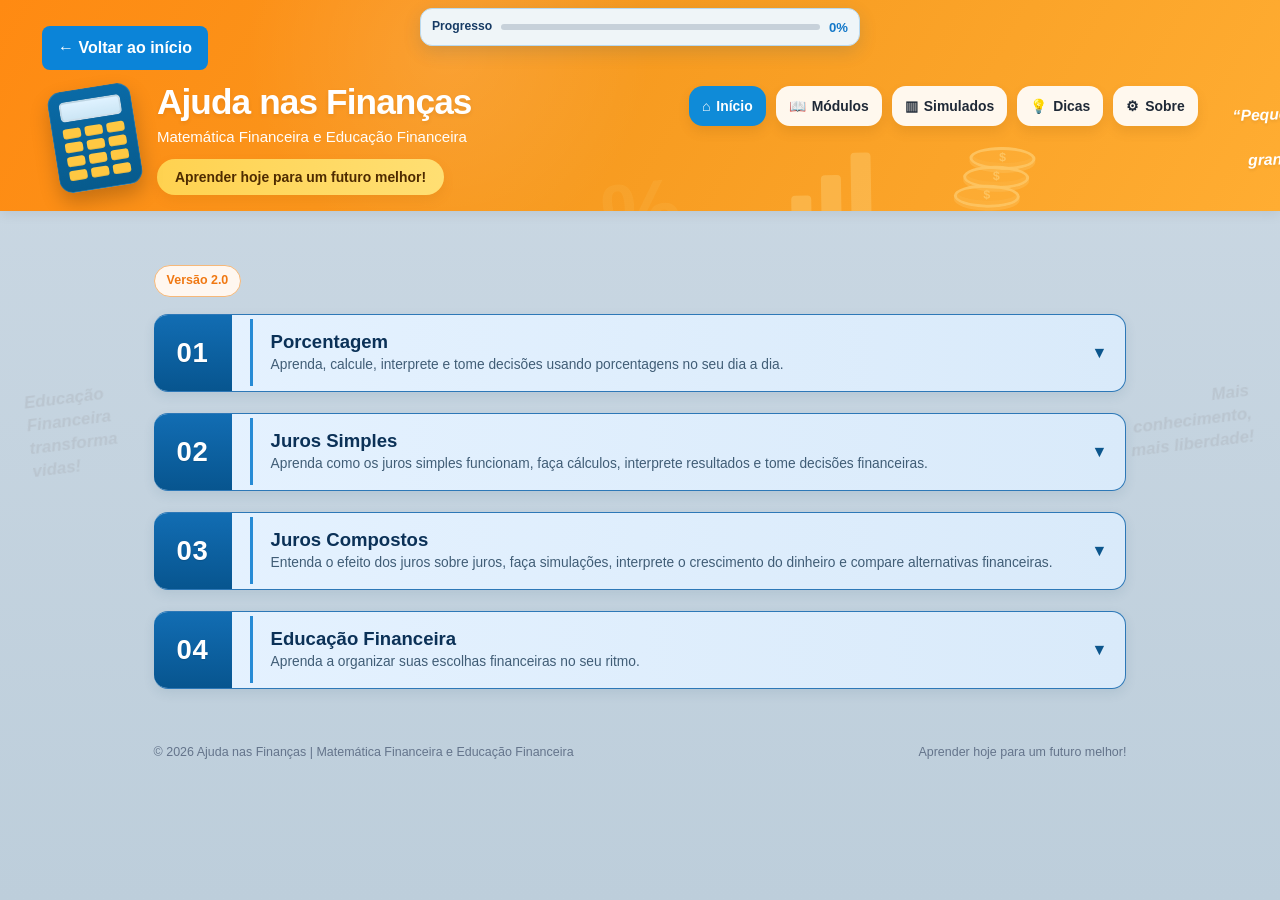
==== commit fa1f0898: "Adiciona APRENDA de Educacao Financeira" ====
--- a/aprender/index.html
+++ b/aprender/index.html
@@ -8,6 +8,7 @@
 <link href="css/style.css" rel="stylesheet"/>
 <link href="css/modulos/juros-simples-faca.css" rel="stylesheet"/>
 <link href="css/modulos/juros-compostos.css" rel="stylesheet"/>
+<link rel="stylesheet" href="css/modulos/educacao-financeira.css"/>
 </head>
 <body>
 <header class="cabecalho-projeto">
@@ -1381,12 +1382,14 @@
 </div>
 </div>
 </section>
+<section class="modulo modulo-educacao-financeira" id="educacao-financeira"><h2>Módulo 4 — Educação Financeira</h2><p class="modulo-subtitulo">Aprenda a organizar suas escolhas financeiras no seu ritmo.</p><div class="etapa aprenda acordeao" id="efEtapaAPRENDA"><button class="acordeao-titulo" type="button"><span class="acordeao-identidade"><span aria-hidden="true" class="acordeao-icone">🧠</span><span class="acordeao-textos"><strong>APRENDA</strong><small>Explore oito temas do cotidiano</small></span></span><span class="seta" aria-hidden="true">▼</span></button><div class="acordeao-conteudo"><h3>Educação Financeira no dia a dia</h3><p>Escolha o assunto que deseja conhecer. Não é necessário seguir uma ordem.</p><div class="subtopico"><button class="subtopico-titulo" type="button"><span>1. Nossa relação com o dinheiro</span><span class="subtopico-seta">▼</span></button><div class="subtopico-conteudo"><h4>O que é?</h4><p>É a maneira como pensamos, sentimos e agimos diante do dinheiro. Nossas experiências, necessidades e hábitos influenciam nossas escolhas.</p><h4>Como funciona?</h4><p>Duas pessoas com a mesma renda podem ter prioridades diferentes. Uma prefere guardar para viajar; outra reserva parte para momentos de lazer. Ambas precisam considerar seus compromissos.</p><h4>Por que é importante?</h4><p>Reconhecer hábitos ajuda a perceber quando decidimos por necessidade, desejo, costume, influência ou impulso.</p><h4>O que posso fazer para melhorar?</h4><p>Observe seus gastos, reflita antes de decidir e aprenda com os resultados, sem se comparar com outras pessoas.</p><div class="ef-reflexao"><strong>💡 Para refletir</strong><p>O dinheiro deve ajudar a construir a vida que desejamos ou determinar todas as nossas escolhas?</p></div></div></div><div class="subtopico"><button class="subtopico-titulo" type="button"><span>2. Renda e orçamento</span><span class="subtopico-seta">▼</span></button><div class="subtopico-conteudo"><h4>O que é?</h4><p>Renda é o dinheiro recebido. Despesas são valores gastos ou devidos. O orçamento organiza essas entradas e saídas.</p><h4>Como funciona?</h4><p>Uma pessoa recebe R$ 2.000 e registra R$ 1.750 em despesas: o saldo previsto é R$ 250, desde que não existam outras obrigações.</p><h4>Por que é importante?</h4><p>Conhecer receitas, despesas e saldo permite planejar sem contar com dinheiro que ainda não está disponível.</p><h4>O que posso fazer para melhorar?</h4><p>Registre entradas e saídas, identifique despesas essenciais e flexíveis e revise o orçamento quando a situação mudar.</p><div class="ef-reflexao"><strong>💡 Para refletir</strong><p>Você sabe quanto custa manter as despesas essenciais de uma casa durante um mês?</p></div></div></div><div class="subtopico"><button class="subtopico-titulo" type="button"><span>3. Necessidades e desejos</span><span class="subtopico-seta">▼</span></button><div class="subtopico-conteudo"><h4>O que é?</h4><p>Necessidades são condições importantes para viver com dignidade. Desejos são coisas e experiências que gostaríamos de ter.</p><h4>Como funciona?</h4><p>Alimentação é uma necessidade; um jantar especial pode ser um desejo legítimo. Um celular pode ser necessário para estudar ou trabalhar, dependendo da situação.</p><h4>Por que é importante?</h4><p>Distinguir prioridades ajuda a decidir sem tratar lazer e satisfação como algo errado.</p><h4>O que posso fazer para melhorar?</h4><p>Antes de comprar, pergunte se é necessário agora, se pode esperar e quais compromissos serão afetados.</p><div class="ef-reflexao"><strong>💡 Para refletir</strong><p>Uma mesma compra pode ser necessidade para uma pessoa e desejo para outra?</p></div></div></div><div class="subtopico"><button class="subtopico-titulo" type="button"><span>4. Consumo consciente</span><span class="subtopico-seta">▼</span></button><div class="subtopico-conteudo"><h4>O que é?</h4><p>É avaliar o que compramos, por que compramos e quais consequências a escolha pode trazer ao orçamento e ao ambiente.</p><h4>Como funciona?</h4><p>Promoções, reels, influenciadores e ofertas por tempo limitado podem estimular decisões impulsivas. Um desconto não transforma automaticamente uma compra em economia.</p><h4>Por que é importante?</h4><p>Pequenos gastos podem se acumular. Considerar preço, qualidade, utilidade e condições de pagamento ajuda a evitar surpresas.</p><h4>O que posso fazer para melhorar?</h4><p>Compare alternativas, verifique o custo total e dê um tempo para pensar antes de comprar por impulso.</p><div class="ef-reflexao"><strong>💡 Para refletir</strong><p>Se você não precisava de um produto de R$ 200, comprá-lo por R$ 150 representa necessariamente economizar R$ 50?</p></div></div></div><div class="subtopico"><button class="subtopico-titulo" type="button"><span>5. Crédito e dívidas</span><span class="subtopico-seta">▼</span></button><div class="subtopico-conteudo"><h4>O que é?</h4><p>Crédito permite utilizar recursos agora e assumir pagamentos futuros. Ter dívida não significa necessariamente estar atrasado; inadimplência é deixar de cumprir uma obrigação no prazo.</p><h4>Como funciona?</h4><p>Cartão de crédito, empréstimos e algumas formas de Pix parcelado geram compromissos futuros. Pix comum e débito normalmente utilizam saldo disponível. Juros e tarifas dependem da operação.</p><h4>Por que é importante?</h4><p>O limite do cartão não aumenta o salário. Compras realizadas em dias diferentes podem se acumular na mesma fatura.</p><h4>O que posso fazer para melhorar?</h4><p>Acompanhe parcelas e faturas, compare custos e procure alternativas de reorganização ou negociação quando necessário.</p><div class="ef-simulacao"><h4>Experimente: compras no cartão</h4><p>Marque as compras para observar o total da fatura.</p><label><input type="checkbox" class="ef-compra" data-valor="450" checked> Roupas — R$ 450</label><label><input type="checkbox" class="ef-compra" data-valor="850" checked> Eletrônicos — R$ 850</label><label><input type="checkbox" class="ef-compra" data-valor="320" checked> Compras pela internet — R$ 320</label><label><input type="checkbox" class="ef-compra" data-valor="280" checked> Lanches e passeios — R$ 280</label><p><strong>Total da fatura: <output id="ef-total">R$ 1.900,00</output></strong></p><small>Exemplo fictício, sem juros ou parcelas anteriores.</small></div><div class="ef-reflexao"><strong>💡 Para refletir</strong><p>Ter R$ 3.000 de limite no cartão significa ganhar R$ 3.000 a mais?</p></div></div></div><div class="subtopico"><button class="subtopico-titulo" type="button"><span>6. Poupança e reserva de emergência</span><span class="subtopico-seta">▼</span></button><div class="subtopico-conteudo"><h4>O que é?</h4><p>Poupar é separar recursos para o futuro. Uma reserva de emergência ajuda diante de imprevistos; a poupança para objetivos planejados pode ser organizada separadamente.</p><h4>Como funciona?</h4><p>Guardar valores compatíveis com o orçamento, mesmo que variem. Ao escolher onde guardar, considere segurança, acesso rápido (liquidez), rendimento e inflação.</p><h4>Por que é importante?</h4><p>Uma reserva pode reduzir a necessidade de crédito. O dinheiro guardado sem rendimento pode perder poder de compra com a inflação.</p><h4>O que posso fazer para melhorar?</h4><p>Comece com valores possíveis. Se não houver sobra, o primeiro passo pode ser buscar equilíbrio financeiro, sem culpa.</p><div class="ef-reflexao"><strong>💡 Para refletir</strong><p>O colchão é um bom lugar para dormir. Mas será que é um bom lugar para guardar suas economias? 😄</p></div></div></div><div class="subtopico"><button class="subtopico-titulo" type="button"><span>7. Objetivos e planejamento</span><span class="subtopico-seta">▼</span></button><div class="subtopico-conteudo"><h4>O que é?</h4><p>Planejar é transformar desejos e necessidades futuras em metas com valores, prazos, prioridades e ações possíveis.</p><h4>Como funciona?</h4><p>Os objetivos podem ser materiais, pessoais, de segurança ou experiências: computador, curso, viagem, jantar especial, tempo com a família ou tranquilidade.</p><h4>Por que é importante?</h4><p>Planejar ajuda a escolher o que adiar ou reduzir sem comprometer despesas essenciais e bem-estar. Nem todos têm os mesmos objetivos.</p><h4>O que posso fazer para melhorar?</h4><p>Divida metas grandes em etapas, acompanhe o progresso e ajuste prazos quando as condições mudarem.</p><div class="ef-simulacao"><h4>Experimente: planeje seu objetivo</h4><label>Valor do objetivo (R$)<input id="ef-objetivo" type="number" min="0" step="10" value="2400"></label><label>Quanto já guardou (R$)<input id="ef-guardado" type="number" min="0" step="10" value="400"></label><label>Quanto pode guardar por mês (R$)<input id="ef-mensal" type="number" min="0" step="10" value="200"></label><p><strong id="ef-prazo" aria-live="polite">Prazo estimado: 10 meses</strong></p><p id="ef-falta">Ainda faltam R$ 2.000,00.</p><small>Sem juros, inflação ou mudança de preços. O valor mensal precisa caber no orçamento.</small></div><div class="ef-reflexao"><strong>💡 Para refletir</strong><p>O que você estaria disposto a adiar hoje para realizar algo importante amanhã?</p></div></div></div><div class="subtopico"><button class="subtopico-titulo" type="button"><span>8. Imprevistos e adaptação</span><span class="subtopico-seta">▼</span></button><div class="subtopico-conteudo"><h4>O que é?</h4><p>São acontecimentos que alteram nossos planos, como uma despesa inesperada, perda de renda ou nova oportunidade.</p><h4>Como funciona?</h4><p>Um conserto pode exigir parte da reserva. Eventos coletivos, como enchentes, também podem afetar famílias e comunidades, exigindo redes de apoio e serviços públicos.</p><h4>Por que é importante?</h4><p>Nem toda dificuldade pode ser evitada por planejamento individual. Recuperação e reconstrução podem exigir tempo, recursos e apoio.</p><h4>O que posso fazer para melhorar?</h4><p>Reavalie prioridades, busque alternativas, peça orientação quando necessário e reconstrua o planejamento gradualmente.</p><p class="ef-cuidado">As situações coletivas são apresentadas sem imagens impactantes e sem solicitar relatos pessoais. O apoio de outras pessoas e instituições também importa.</p><div class="ef-reflexao"><strong>💡 Para refletir</strong><p>Quando um plano muda, isso significa fracasso ou a necessidade de encontrar outro caminho?</p></div></div></div></div></div><div class="etapa faça acordeao" id="efEtapaFAÇA"><button class="acordeao-titulo" type="button"><span class="acordeao-identidade"><span aria-hidden="true" class="acordeao-icone">✏️</span><span class="acordeao-textos"><strong>FAÇA</strong><small>Atividades para praticar</small></span></span><span class="seta" aria-hidden="true">▼</span></button><div class="acordeao-conteudo"><div class="ef-futuro"><h3>FAÇA — espaço preparado</h3><p>Esta etapa receberá as atividades após a definição pedagógica. O APRENDA já pode ser utilizado de forma independente.</p></div></div></div><div class="etapa interprete acordeao" id="efEtapaINTERPRETE"><button class="acordeao-titulo" type="button"><span class="acordeao-identidade"><span aria-hidden="true" class="acordeao-icone">🔎</span><span class="acordeao-textos"><strong>INTERPRETE</strong><small>Situações para analisar</small></span></span><span class="seta" aria-hidden="true">▼</span></button><div class="acordeao-conteudo"><div class="ef-futuro"><h3>INTERPRETE — espaço preparado</h3><p>Esta etapa receberá as atividades após a definição pedagógica. O APRENDA já pode ser utilizado de forma independente.</p></div></div></div><div class="etapa decida acordeao" id="efEtapaDECIDA"><button class="acordeao-titulo" type="button"><span class="acordeao-identidade"><span aria-hidden="true" class="acordeao-icone">💡</span><span class="acordeao-textos"><strong>DECIDA</strong><small>Escolhas e consequências</small></span></span><span class="seta" aria-hidden="true">▼</span></button><div class="acordeao-conteudo"><div class="ef-futuro"><h3>DECIDA — espaço preparado</h3><p>Esta etapa receberá as atividades após a definição pedagógica. O APRENDA já pode ser utilizado de forma independente.</p></div></div></div></section>
 </main>
 <footer class="rodape-projeto">
 <span>© 2026 Ajuda nas Finanças | Matemática Financeira e Educação Financeira</span>
 <span>Aprender hoje para um futuro melhor!</span>
 </footer>
 <script src="js/principal.js"></script>
+<script src="js/modulos/educacao-financeira/educacao-financeira.js"></script>
 <script src="js/modulos-acordeao.js"></script>
 <script src="js/modulos/porcentagem/porcentagem.js"></script>
 <script src="js/modulos/juros-simples/juros-simples.js"></script>
--- a/aprender/css/modulos/juros-compostos.css
+++ b/aprender/css/modulos/juros-compostos.css
@@ -28,7 +28,7 @@
 #juros-compostos th:first-child, #juros-compostos td:first-child { text-align:left; }
 #juros-compostos .jc-mostrar-tabela { margin-top:10px; }
 @media(max-width:760px){ #juros-compostos .jc-controles, #jcEtapaFaca .jc-campos-faca, #jcEtapaFaca .jc-resultado-grid { grid-template-columns:1fr; } #juros-compostos .jc-barra-linha { grid-template-columns:72px minmax(0,1fr); } #juros-compostos .jc-barra-linha > :last-child { grid-column:2; } }
-@media(max-width:520px){ #jcEtapaFaca .jc-campo-com-unidade { grid-template-columns:1fr; } #jcEtapaFaca .jc-acoes-faca button { width:100%; } #juros-compostos .jc-sequencia b { display:none; } }
+@media(max-width:520px){ #jcEtapaFaca .jc-campo-com-unidade { grid-template-columns:minmax(0,2fr) minmax(0,3fr); gap:8px; } #jcEtapaFaca .jc-campo-com-unidade input, #jcEtapaFaca .jc-campo-com-unidade select { min-width:0; } #jcEtapaFaca .jc-acoes-faca button { width:100%; } #juros-compostos .jc-sequencia b { display:none; } }
 
 /* Revisão visual — alinhada aos módulos anteriores */
 #juros-compostos .alternativa {
@@ -38,11 +38,11 @@
   width:18px; height:18px; min-height:0; flex:0 0 18px; margin:2px 0 0; padding:0;
 }
 #juros-compostos .alternativa span { flex:1; min-width:0; }
-#juros-compostos button:not(.acordeao-titulo):not(.subtopico-titulo) {
+#juros-compostos button:not(.acordeao-titulo):not(.subtopico-titulo):not(.modulo-acordeao-titulo) {
   min-height:42px; padding:10px 18px; border:0; border-radius:8px; font:inherit; font-weight:700;
   cursor:pointer; transition:filter .15s ease, transform .05s ease;
 }
-#juros-compostos button:not(.acordeao-titulo):not(.subtopico-titulo):active { transform:translateY(1px); }
+#juros-compostos button:not(.acordeao-titulo):not(.subtopico-titulo):not(.modulo-acordeao-titulo):active { transform:translateY(1px); }
 #jcEtapaFaca .jc-acoes-faca button, #jcEtapaFaca .jc-mostrar-tabela { background:#1478c9; color:#fff; }
 #jcEtapaFaca #jcLimparFaca { background:#e5edf5; color:#222; }
 #jcEtapaInterprete button:not(.acordeao-titulo):not(.subtopico-titulo) { background:#238b45; color:#fff; }
@@ -96,3 +96,33 @@
 #jcEtapaFaca .jc-tabela-detalhada tbody tr { cursor:pointer; }
 #jcEtapaFaca .jc-tabela-detalhada tbody tr.selecionada { background:#cfead8; outline:2px solid #35a765; outline-offset:-2px; }
 @media(max-width:700px){ #jcEtapaFaca .jc-grafico-detalhado-area { min-height:180px; padding:12px 8px; } #jcEtapaFaca .jc-grafico-detalhado { min-height:150px; } #jcEtapaFaca .jc-periodo-valores { grid-template-columns:1fr; } #jcEtapaFaca .jc-grafico-texto { font-size:22px; } }
+
+
+/* Cabeçalho do Módulo 3: mantém exatamente o padrão visual dos demais módulos. */
+#juros-compostos > .modulo-acordeao-titulo {
+  min-height:78px;
+  padding:0 18px 0 0;
+  border:1px solid #2d78b7;
+  border-left:0;
+  border-radius:14px;
+  overflow:hidden;
+  background:linear-gradient(90deg,#e5f2ff 0%,#d9eafa 100%);
+}
+#juros-compostos > .modulo-acordeao-titulo > .modulo-numero {
+  align-self:stretch;
+  flex:0 0 78px;
+  display:flex;
+  align-items:center;
+  justify-content:center;
+  margin:0 2px 0 0;
+  padding:0;
+  min-height:0;
+  border:0;
+  border-radius:0;
+  background:linear-gradient(180deg,#126db3 0%,#07558f 100%);
+  color:#fff;
+}
+@media(max-width:600px){
+  #juros-compostos > .modulo-acordeao-titulo { min-height:70px; padding:0 12px 0 0; }
+  #juros-compostos > .modulo-acordeao-titulo > .modulo-numero { flex-basis:62px; }
+}
--- a/aprender/css/modulos/educacao-financeira.css
+++ b/aprender/css/modulos/educacao-financeira.css
@@ -0,0 +1,10 @@
+/* Módulo 4 — estilos isolados, mantendo o tema visual existente */
+#educacao-financeira .subtopico-conteudo h4 {margin:1.15rem 0 .3rem; color:#174e65; font-size:1.05rem}
+#educacao-financeira .subtopico-conteudo p {line-height:1.65}
+#educacao-financeira .ef-reflexao,#educacao-financeira .ef-simulacao,#educacao-financeira .ef-cuidado,#educacao-financeira .ef-futuro {padding:1rem; margin:1rem 0; border-radius:12px; background:#e8f5f1; border:1px solid #a7d7c8; color:#183c38}
+#educacao-financeira .ef-reflexao p {margin-bottom:0}
+#educacao-financeira .ef-simulacao label {display:block; margin:.65rem 0; line-height:1.5}
+#educacao-financeira .ef-simulacao input[type=number] {display:block; width:100%; max-width:360px; padding:.7rem; margin:.3rem 0; border:1px solid #8aa9a5; border-radius:8px; background:#fff; color:#142f35; font:inherit}
+#educacao-financeira .ef-simulacao input[type=checkbox] {width:1.1rem; height:1.1rem; vertical-align:middle; accent-color:#137e65}
+#educacao-financeira .ef-simulacao small {display:block;line-height:1.5}
+@media(max-width:600px){#educacao-financeira .ef-simulacao,#educacao-financeira .ef-reflexao {padding:.8rem}#educacao-financeira .ef-simulacao input[type=number]{max-width:100%}}
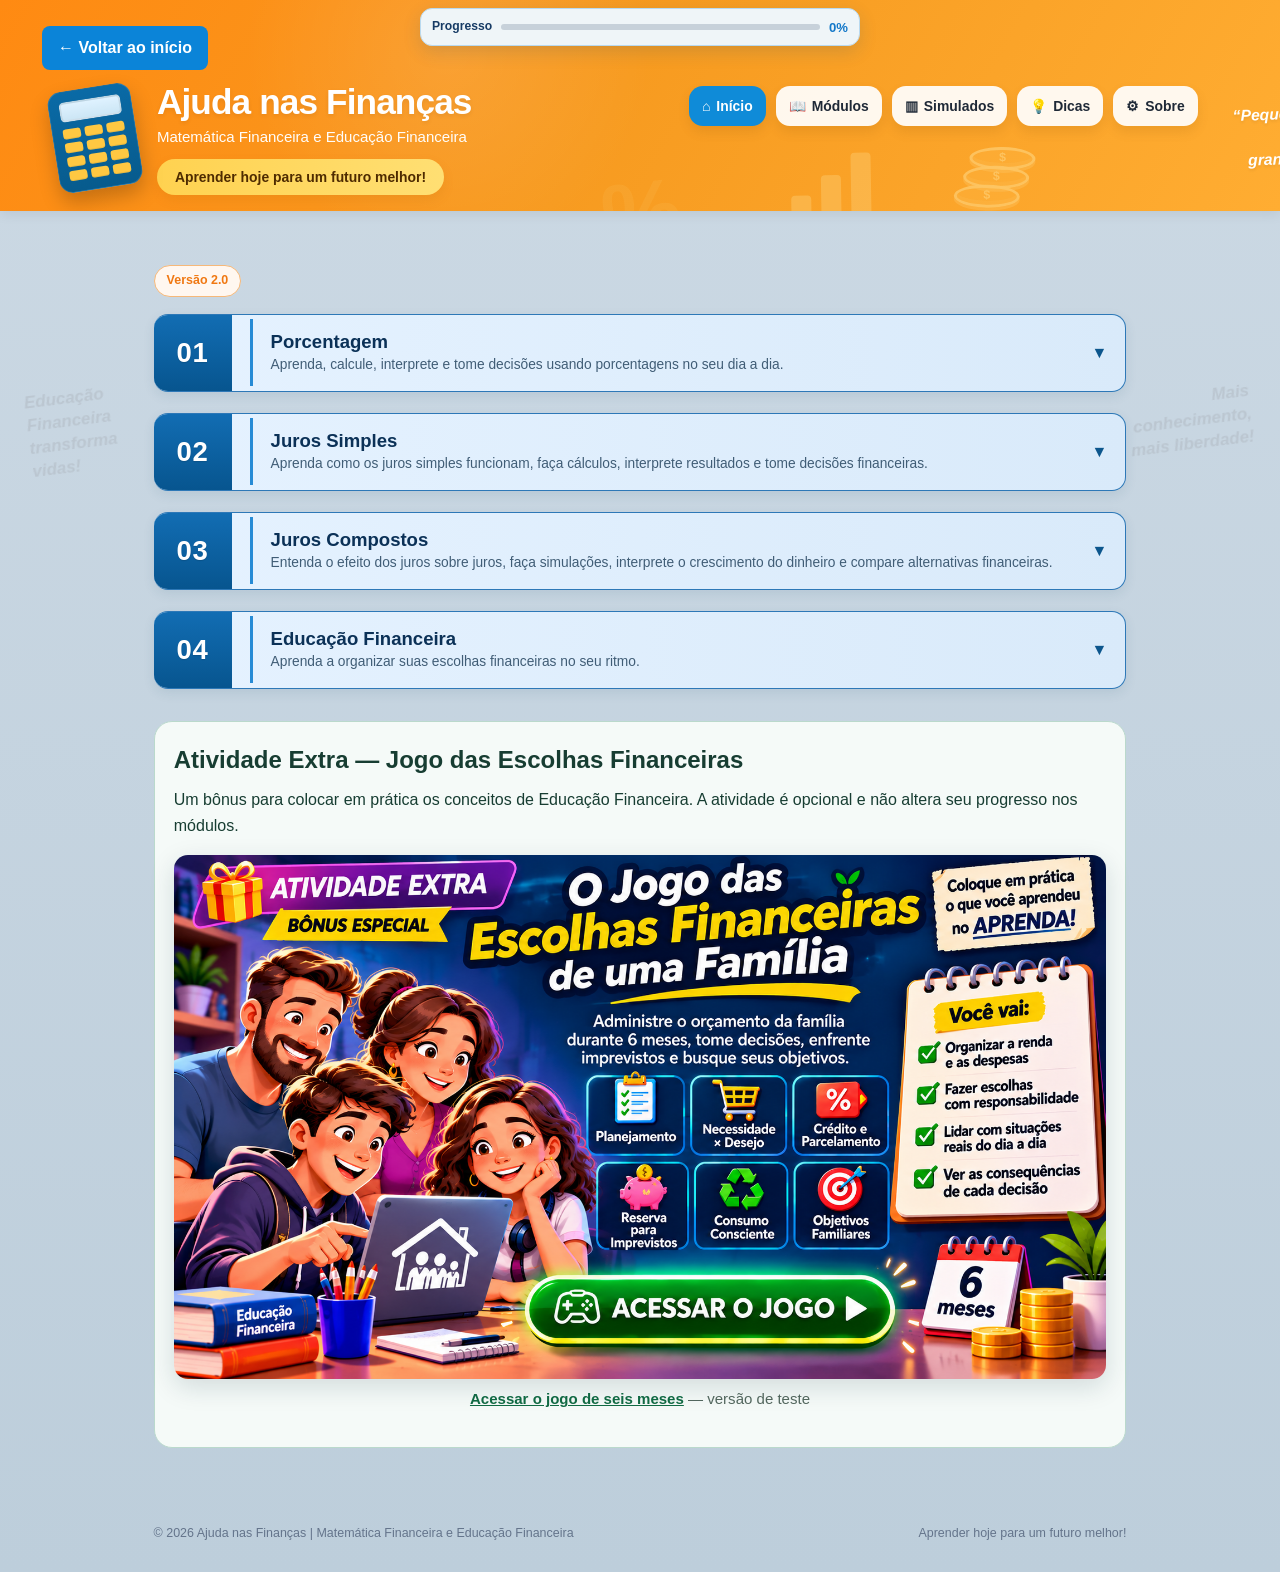
==== commit 66e079b2: "Atualizacao Ajuda nas Financas 2.0 - 19-11-2026" ====
--- a/aprender/index.html
+++ b/aprender/index.html
@@ -1382,7 +1382,33 @@
 </div>
 </div>
 </section>
-<section class="modulo modulo-educacao-financeira" id="educacao-financeira"><h2>Módulo 4 — Educação Financeira</h2><p class="modulo-subtitulo">Aprenda a organizar suas escolhas financeiras no seu ritmo.</p><div class="etapa aprenda acordeao" id="efEtapaAPRENDA"><button class="acordeao-titulo" type="button"><span class="acordeao-identidade"><span aria-hidden="true" class="acordeao-icone">🧠</span><span class="acordeao-textos"><strong>APRENDA</strong><small>Explore oito temas do cotidiano</small></span></span><span class="seta" aria-hidden="true">▼</span></button><div class="acordeao-conteudo"><h3>Educação Financeira no dia a dia</h3><p>Escolha o assunto que deseja conhecer. Não é necessário seguir uma ordem.</p><div class="subtopico"><button class="subtopico-titulo" type="button"><span>1. Nossa relação com o dinheiro</span><span class="subtopico-seta">▼</span></button><div class="subtopico-conteudo"><h4>O que é?</h4><p>É a maneira como pensamos, sentimos e agimos diante do dinheiro. Nossas experiências, necessidades e hábitos influenciam nossas escolhas.</p><h4>Como funciona?</h4><p>Duas pessoas com a mesma renda podem ter prioridades diferentes. Uma prefere guardar para viajar; outra reserva parte para momentos de lazer. Ambas precisam considerar seus compromissos.</p><h4>Por que é importante?</h4><p>Reconhecer hábitos ajuda a perceber quando decidimos por necessidade, desejo, costume, influência ou impulso.</p><h4>O que posso fazer para melhorar?</h4><p>Observe seus gastos, reflita antes de decidir e aprenda com os resultados, sem se comparar com outras pessoas.</p><div class="ef-reflexao"><strong>💡 Para refletir</strong><p>O dinheiro deve ajudar a construir a vida que desejamos ou determinar todas as nossas escolhas?</p></div></div></div><div class="subtopico"><button class="subtopico-titulo" type="button"><span>2. Renda e orçamento</span><span class="subtopico-seta">▼</span></button><div class="subtopico-conteudo"><h4>O que é?</h4><p>Renda é o dinheiro recebido. Despesas são valores gastos ou devidos. O orçamento organiza essas entradas e saídas.</p><h4>Como funciona?</h4><p>Uma pessoa recebe R$ 2.000 e registra R$ 1.750 em despesas: o saldo previsto é R$ 250, desde que não existam outras obrigações.</p><h4>Por que é importante?</h4><p>Conhecer receitas, despesas e saldo permite planejar sem contar com dinheiro que ainda não está disponível.</p><h4>O que posso fazer para melhorar?</h4><p>Registre entradas e saídas, identifique despesas essenciais e flexíveis e revise o orçamento quando a situação mudar.</p><div class="ef-reflexao"><strong>💡 Para refletir</strong><p>Você sabe quanto custa manter as despesas essenciais de uma casa durante um mês?</p></div></div></div><div class="subtopico"><button class="subtopico-titulo" type="button"><span>3. Necessidades e desejos</span><span class="subtopico-seta">▼</span></button><div class="subtopico-conteudo"><h4>O que é?</h4><p>Necessidades são condições importantes para viver com dignidade. Desejos são coisas e experiências que gostaríamos de ter.</p><h4>Como funciona?</h4><p>Alimentação é uma necessidade; um jantar especial pode ser um desejo legítimo. Um celular pode ser necessário para estudar ou trabalhar, dependendo da situação.</p><h4>Por que é importante?</h4><p>Distinguir prioridades ajuda a decidir sem tratar lazer e satisfação como algo errado.</p><h4>O que posso fazer para melhorar?</h4><p>Antes de comprar, pergunte se é necessário agora, se pode esperar e quais compromissos serão afetados.</p><div class="ef-reflexao"><strong>💡 Para refletir</strong><p>Uma mesma compra pode ser necessidade para uma pessoa e desejo para outra?</p></div></div></div><div class="subtopico"><button class="subtopico-titulo" type="button"><span>4. Consumo consciente</span><span class="subtopico-seta">▼</span></button><div class="subtopico-conteudo"><h4>O que é?</h4><p>É avaliar o que compramos, por que compramos e quais consequências a escolha pode trazer ao orçamento e ao ambiente.</p><h4>Como funciona?</h4><p>Promoções, reels, influenciadores e ofertas por tempo limitado podem estimular decisões impulsivas. Um desconto não transforma automaticamente uma compra em economia.</p><h4>Por que é importante?</h4><p>Pequenos gastos podem se acumular. Considerar preço, qualidade, utilidade e condições de pagamento ajuda a evitar surpresas.</p><h4>O que posso fazer para melhorar?</h4><p>Compare alternativas, verifique o custo total e dê um tempo para pensar antes de comprar por impulso.</p><div class="ef-reflexao"><strong>💡 Para refletir</strong><p>Se você não precisava de um produto de R$ 200, comprá-lo por R$ 150 representa necessariamente economizar R$ 50?</p></div></div></div><div class="subtopico"><button class="subtopico-titulo" type="button"><span>5. Crédito e dívidas</span><span class="subtopico-seta">▼</span></button><div class="subtopico-conteudo"><h4>O que é?</h4><p>Crédito permite utilizar recursos agora e assumir pagamentos futuros. Ter dívida não significa necessariamente estar atrasado; inadimplência é deixar de cumprir uma obrigação no prazo.</p><h4>Como funciona?</h4><p>Cartão de crédito, empréstimos e algumas formas de Pix parcelado geram compromissos futuros. Pix comum e débito normalmente utilizam saldo disponível. Juros e tarifas dependem da operação.</p><h4>Por que é importante?</h4><p>O limite do cartão não aumenta o salário. Compras realizadas em dias diferentes podem se acumular na mesma fatura.</p><h4>O que posso fazer para melhorar?</h4><p>Acompanhe parcelas e faturas, compare custos e procure alternativas de reorganização ou negociação quando necessário.</p><div class="ef-simulacao"><h4>Experimente: compras no cartão</h4><p>Marque as compras para observar o total da fatura.</p><label><input type="checkbox" class="ef-compra" data-valor="450" checked> Roupas — R$ 450</label><label><input type="checkbox" class="ef-compra" data-valor="850" checked> Eletrônicos — R$ 850</label><label><input type="checkbox" class="ef-compra" data-valor="320" checked> Compras pela internet — R$ 320</label><label><input type="checkbox" class="ef-compra" data-valor="280" checked> Lanches e passeios — R$ 280</label><p><strong>Total da fatura: <output id="ef-total">R$ 1.900,00</output></strong></p><small>Exemplo fictício, sem juros ou parcelas anteriores.</small></div><div class="ef-reflexao"><strong>💡 Para refletir</strong><p>Ter R$ 3.000 de limite no cartão significa ganhar R$ 3.000 a mais?</p></div></div></div><div class="subtopico"><button class="subtopico-titulo" type="button"><span>6. Poupança e reserva de emergência</span><span class="subtopico-seta">▼</span></button><div class="subtopico-conteudo"><h4>O que é?</h4><p>Poupar é separar recursos para o futuro. Uma reserva de emergência ajuda diante de imprevistos; a poupança para objetivos planejados pode ser organizada separadamente.</p><h4>Como funciona?</h4><p>Guardar valores compatíveis com o orçamento, mesmo que variem. Ao escolher onde guardar, considere segurança, acesso rápido (liquidez), rendimento e inflação.</p><h4>Por que é importante?</h4><p>Uma reserva pode reduzir a necessidade de crédito. O dinheiro guardado sem rendimento pode perder poder de compra com a inflação.</p><h4>O que posso fazer para melhorar?</h4><p>Comece com valores possíveis. Se não houver sobra, o primeiro passo pode ser buscar equilíbrio financeiro, sem culpa.</p><div class="ef-reflexao"><strong>💡 Para refletir</strong><p>O colchão é um bom lugar para dormir. Mas será que é um bom lugar para guardar suas economias? 😄</p></div></div></div><div class="subtopico"><button class="subtopico-titulo" type="button"><span>7. Objetivos e planejamento</span><span class="subtopico-seta">▼</span></button><div class="subtopico-conteudo"><h4>O que é?</h4><p>Planejar é transformar desejos e necessidades futuras em metas com valores, prazos, prioridades e ações possíveis.</p><h4>Como funciona?</h4><p>Os objetivos podem ser materiais, pessoais, de segurança ou experiências: computador, curso, viagem, jantar especial, tempo com a família ou tranquilidade.</p><h4>Por que é importante?</h4><p>Planejar ajuda a escolher o que adiar ou reduzir sem comprometer despesas essenciais e bem-estar. Nem todos têm os mesmos objetivos.</p><h4>O que posso fazer para melhorar?</h4><p>Divida metas grandes em etapas, acompanhe o progresso e ajuste prazos quando as condições mudarem.</p><div class="ef-simulacao"><h4>Experimente: planeje seu objetivo</h4><label>Valor do objetivo (R$)<input id="ef-objetivo" type="number" min="0" step="10" value="2400"></label><label>Quanto já guardou (R$)<input id="ef-guardado" type="number" min="0" step="10" value="400"></label><label>Quanto pode guardar por mês (R$)<input id="ef-mensal" type="number" min="0" step="10" value="200"></label><p><strong id="ef-prazo" aria-live="polite">Prazo estimado: 10 meses</strong></p><p id="ef-falta">Ainda faltam R$ 2.000,00.</p><small>Sem juros, inflação ou mudança de preços. O valor mensal precisa caber no orçamento.</small></div><div class="ef-reflexao"><strong>💡 Para refletir</strong><p>O que você estaria disposto a adiar hoje para realizar algo importante amanhã?</p></div></div></div><div class="subtopico"><button class="subtopico-titulo" type="button"><span>8. Imprevistos e adaptação</span><span class="subtopico-seta">▼</span></button><div class="subtopico-conteudo"><h4>O que é?</h4><p>São acontecimentos que alteram nossos planos, como uma despesa inesperada, perda de renda ou nova oportunidade.</p><h4>Como funciona?</h4><p>Um conserto pode exigir parte da reserva. Eventos coletivos, como enchentes, também podem afetar famílias e comunidades, exigindo redes de apoio e serviços públicos.</p><h4>Por que é importante?</h4><p>Nem toda dificuldade pode ser evitada por planejamento individual. Recuperação e reconstrução podem exigir tempo, recursos e apoio.</p><h4>O que posso fazer para melhorar?</h4><p>Reavalie prioridades, busque alternativas, peça orientação quando necessário e reconstrua o planejamento gradualmente.</p><p class="ef-cuidado">As situações coletivas são apresentadas sem imagens impactantes e sem solicitar relatos pessoais. O apoio de outras pessoas e instituições também importa.</p><div class="ef-reflexao"><strong>💡 Para refletir</strong><p>Quando um plano muda, isso significa fracasso ou a necessidade de encontrar outro caminho?</p></div></div></div></div></div><div class="etapa faça acordeao" id="efEtapaFAÇA"><button class="acordeao-titulo" type="button"><span class="acordeao-identidade"><span aria-hidden="true" class="acordeao-icone">✏️</span><span class="acordeao-textos"><strong>FAÇA</strong><small>Atividades para praticar</small></span></span><span class="seta" aria-hidden="true">▼</span></button><div class="acordeao-conteudo"><div class="ef-futuro"><h3>FAÇA — espaço preparado</h3><p>Esta etapa receberá as atividades após a definição pedagógica. O APRENDA já pode ser utilizado de forma independente.</p></div></div></div><div class="etapa interprete acordeao" id="efEtapaINTERPRETE"><button class="acordeao-titulo" type="button"><span class="acordeao-identidade"><span aria-hidden="true" class="acordeao-icone">🔎</span><span class="acordeao-textos"><strong>INTERPRETE</strong><small>Situações para analisar</small></span></span><span class="seta" aria-hidden="true">▼</span></button><div class="acordeao-conteudo"><div class="ef-futuro"><h3>INTERPRETE — espaço preparado</h3><p>Esta etapa receberá as atividades após a definição pedagógica. O APRENDA já pode ser utilizado de forma independente.</p></div></div></div><div class="etapa decida acordeao" id="efEtapaDECIDA"><button class="acordeao-titulo" type="button"><span class="acordeao-identidade"><span aria-hidden="true" class="acordeao-icone">💡</span><span class="acordeao-textos"><strong>DECIDA</strong><small>Escolhas e consequências</small></span></span><span class="seta" aria-hidden="true">▼</span></button><div class="acordeao-conteudo"><div class="ef-futuro"><h3>DECIDA — espaço preparado</h3><p>Esta etapa receberá as atividades após a definição pedagógica. O APRENDA já pode ser utilizado de forma independente.</p></div></div></div></section>
+<section class="modulo modulo-educacao-financeira" id="educacao-financeira"><h2>Módulo 4 — Educação Financeira</h2><p class="modulo-subtitulo">Aprenda a organizar suas escolhas financeiras no seu ritmo.</p><div class="etapa aprenda acordeao" id="efEtapaAPRENDA"><button class="acordeao-titulo" type="button"><span class="acordeao-identidade"><span aria-hidden="true" class="acordeao-icone">🧠</span><span class="acordeao-textos"><strong>APRENDA</strong><small>Explore oito temas do cotidiano</small></span></span><span class="seta" aria-hidden="true">▼</span></button><div class="acordeao-conteudo"><h3>Educação Financeira no dia a dia</h3><p>Escolha o assunto que deseja conhecer. Não é necessário seguir uma ordem.</p><div class="subtopico"><button class="subtopico-titulo" type="button"><span>1. Nossa relação com o dinheiro</span><span class="subtopico-seta">▼</span></button><div class="subtopico-conteudo"><h4>O que é?</h4><p>É a maneira como pensamos, sentimos e agimos diante do dinheiro. Nossas experiências, necessidades e hábitos influenciam nossas escolhas.</p><h4>Como funciona?</h4><p>Duas pessoas com a mesma renda podem ter prioridades diferentes. Uma prefere guardar para viajar; outra reserva parte para momentos de lazer. Ambas precisam considerar seus compromissos.</p><h4>Por que é importante?</h4><p>Reconhecer hábitos ajuda a perceber quando decidimos por necessidade, desejo, costume, influência ou impulso.</p><h4>O que posso fazer para melhorar?</h4><p>Observe seus gastos, reflita antes de decidir e aprenda com os resultados, sem se comparar com outras pessoas.</p><div class="ef-reflexao"><strong>💡 Para refletir</strong><p>O dinheiro deve ajudar a construir a vida que desejamos ou determinar todas as nossas escolhas?</p></div></div></div><div class="subtopico"><button class="subtopico-titulo" type="button"><span>2. Renda e orçamento</span><span class="subtopico-seta">▼</span></button><div class="subtopico-conteudo"><h4>O que é?</h4><p>Renda é o dinheiro recebido. Despesas são valores gastos ou devidos. O orçamento organiza essas entradas e saídas.</p><h4>Como funciona?</h4><p>Uma pessoa recebe R$ 2.000 e registra R$ 1.750 em despesas: o saldo previsto é R$ 250, desde que não existam outras obrigações.</p><h4>Por que é importante?</h4><p>Conhecer receitas, despesas e saldo permite planejar sem contar com dinheiro que ainda não está disponível.</p><h4>O que posso fazer para melhorar?</h4><p>Registre entradas e saídas, identifique despesas essenciais e flexíveis e revise o orçamento quando a situação mudar.</p><div class="ef-reflexao"><strong>💡 Para refletir</strong><p>Você sabe quanto custa manter as despesas essenciais de uma casa durante um mês?</p></div></div></div><div class="subtopico"><button class="subtopico-titulo" type="button"><span>3. Necessidades e desejos</span><span class="subtopico-seta">▼</span></button><div class="subtopico-conteudo"><h4>O que é?</h4><p>Necessidades são condições importantes para viver com dignidade. Desejos são coisas e experiências que gostaríamos de ter.</p><h4>Como funciona?</h4><p>Alimentação é uma necessidade; um jantar especial pode ser um desejo legítimo. Um celular pode ser necessário para estudar ou trabalhar, dependendo da situação.</p><h4>Por que é importante?</h4><p>Distinguir prioridades ajuda a decidir sem tratar lazer e satisfação como algo errado.</p><h4>O que posso fazer para melhorar?</h4><p>Antes de comprar, pergunte se é necessário agora, se pode esperar e quais compromissos serão afetados.</p><div class="ef-reflexao"><strong>💡 Para refletir</strong><p>Uma mesma compra pode ser necessidade para uma pessoa e desejo para outra?</p></div></div></div><div class="subtopico"><button class="subtopico-titulo" type="button"><span>4. Consumo consciente</span><span class="subtopico-seta">▼</span></button><div class="subtopico-conteudo"><h4>O que é?</h4><p>É avaliar o que compramos, por que compramos e quais consequências a escolha pode trazer ao orçamento e ao ambiente.</p><h4>Como funciona?</h4><p>Promoções, reels, influenciadores e ofertas por tempo limitado podem estimular decisões impulsivas. Um desconto não transforma automaticamente uma compra em economia.</p><h4>Por que é importante?</h4><p>Pequenos gastos podem se acumular. Considerar preço, qualidade, utilidade e condições de pagamento ajuda a evitar surpresas.</p><h4>O que posso fazer para melhorar?</h4><p>Compare alternativas, verifique o custo total e dê um tempo para pensar antes de comprar por impulso.</p><div class="ef-reflexao"><strong>💡 Para refletir</strong><p>Se você não precisava de um produto de R$ 200, comprá-lo por R$ 150 representa necessariamente economizar R$ 50?</p></div></div></div><div class="subtopico"><button class="subtopico-titulo" type="button"><span>5. Crédito e dívidas</span><span class="subtopico-seta">▼</span></button><div class="subtopico-conteudo"><h4>O que é?</h4><p>Crédito permite utilizar recursos agora e assumir pagamentos futuros. Ter dívida não significa necessariamente estar atrasado; inadimplência é deixar de cumprir uma obrigação no prazo.</p><h4>Como funciona?</h4><p>Cartão de crédito, empréstimos e algumas formas de Pix parcelado geram compromissos futuros. Pix comum e débito normalmente utilizam saldo disponível. Juros e tarifas dependem da operação.</p><h4>Por que é importante?</h4><p>O limite do cartão não aumenta o salário. Compras realizadas em dias diferentes podem se acumular na mesma fatura.</p><h4>O que posso fazer para melhorar?</h4><p>Acompanhe parcelas e faturas, compare custos e procure alternativas de reorganização ou negociação quando necessário.</p><div class="ef-simulacao"><h4>Experimente: compras no cartão</h4><p>Marque as compras para observar o total da fatura.</p><label><input type="checkbox" class="ef-compra" data-valor="450" checked> Roupas — R$ 450</label><label><input type="checkbox" class="ef-compra" data-valor="850" checked> Eletrônicos — R$ 850</label><label><input type="checkbox" class="ef-compra" data-valor="320" checked> Compras pela internet — R$ 320</label><label><input type="checkbox" class="ef-compra" data-valor="280" checked> Lanches e passeios — R$ 280</label><p><strong>Total da fatura: <output id="ef-total">R$ 1.900,00</output></strong></p><small>Exemplo fictício, sem juros ou parcelas anteriores.</small></div><div class="ef-reflexao"><strong>💡 Para refletir</strong><p>Ter R$ 3.000 de limite no cartão significa ganhar R$ 3.000 a mais?</p></div></div></div><div class="subtopico"><button class="subtopico-titulo" type="button"><span>6. Poupança e reserva de emergência</span><span class="subtopico-seta">▼</span></button><div class="subtopico-conteudo"><h4>O que é?</h4><p>Poupar é separar recursos para o futuro. Uma reserva de emergência ajuda diante de imprevistos; a poupança para objetivos planejados pode ser organizada separadamente.</p><h4>Como funciona?</h4><p>Guardar valores compatíveis com o orçamento, mesmo que variem. Ao escolher onde guardar, considere segurança, acesso rápido (liquidez), rendimento e inflação.</p><h4>Por que é importante?</h4><p>Uma reserva pode reduzir a necessidade de crédito. O dinheiro guardado sem rendimento pode perder poder de compra com a inflação.</p><h4>O que posso fazer para melhorar?</h4><p>Comece com valores possíveis. Se não houver sobra, o primeiro passo pode ser buscar equilíbrio financeiro, sem culpa.</p><div class="ef-reflexao"><strong>💡 Para refletir</strong><p>O colchão é um bom lugar para dormir. Mas será que é um bom lugar para guardar suas economias? 😄</p></div></div></div><div class="subtopico"><button class="subtopico-titulo" type="button"><span>7. Objetivos e planejamento</span><span class="subtopico-seta">▼</span></button><div class="subtopico-conteudo"><h4>O que é?</h4><p>Planejar é transformar desejos e necessidades futuras em metas com valores, prazos, prioridades e ações possíveis.</p><h4>Como funciona?</h4><p>Os objetivos podem ser materiais, pessoais, de segurança ou experiências: computador, curso, viagem, jantar especial, tempo com a família ou tranquilidade.</p><h4>Por que é importante?</h4><p>Planejar ajuda a escolher o que adiar ou reduzir sem comprometer despesas essenciais e bem-estar. Nem todos têm os mesmos objetivos.</p><h4>O que posso fazer para melhorar?</h4><p>Divida metas grandes em etapas, acompanhe o progresso e ajuste prazos quando as condições mudarem.</p><div class="ef-simulacao"><h4>Experimente: planeje seu objetivo</h4><label>Valor do objetivo (R$)<input id="ef-objetivo" type="number" min="0" step="10" value="2400"></label><label>Quanto já guardou (R$)<input id="ef-guardado" type="number" min="0" step="10" value="400"></label><label>Quanto pode guardar por mês (R$)<input id="ef-mensal" type="number" min="0" step="10" value="200"></label><p><strong id="ef-prazo" aria-live="polite">Prazo estimado: 10 meses</strong></p><p id="ef-falta">Ainda faltam R$ 2.000,00.</p><small>Sem juros, inflação ou mudança de preços. O valor mensal precisa caber no orçamento.</small></div><div class="ef-reflexao"><strong>💡 Para refletir</strong><p>O que você estaria disposto a adiar hoje para realizar algo importante amanhã?</p></div></div></div><div class="subtopico"><button class="subtopico-titulo" type="button"><span>8. Imprevistos e adaptação</span><span class="subtopico-seta">▼</span></button><div class="subtopico-conteudo"><h4>O que é?</h4><p>São acontecimentos que alteram nossos planos, como uma despesa inesperada, perda de renda ou nova oportunidade.</p><h4>Como funciona?</h4><p>Um conserto pode exigir parte da reserva. Eventos coletivos, como enchentes, também podem afetar famílias e comunidades, exigindo redes de apoio e serviços públicos.</p><h4>Por que é importante?</h4><p>Nem toda dificuldade pode ser evitada por planejamento individual. Recuperação e reconstrução podem exigir tempo, recursos e apoio.</p><h4>O que posso fazer para melhorar?</h4><p>Reavalie prioridades, busque alternativas, peça orientação quando necessário e reconstrua o planejamento gradualmente.</p><p class="ef-cuidado">As situações coletivas são apresentadas sem imagens impactantes e sem solicitar relatos pessoais. O apoio de outras pessoas e instituições também importa.</p><div class="ef-reflexao"><strong>💡 Para refletir</strong><p>Quando um plano muda, isso significa fracasso ou a necessidade de encontrar outro caminho?</p></div></div></div></div></div><div class="etapa faca acordeao" id="efEtapaFAÇA"><button class="acordeao-titulo" type="button"><span class="acordeao-identidade"><span aria-hidden="true" class="acordeao-icone">✏️</span><span class="acordeao-textos"><strong>FAÇA</strong><small>Atividades para praticar</small></span></span><span class="seta" aria-hidden="true">▼</span></button><div class="acordeao-conteudo"><div class="ef-orcamento" id="ef-orcamento"><h3>Organize seu orçamento</h3><p>Você recebe R$ 2.500,00 por mês. Depois de R$ 2.000,00 em despesas essenciais, restam <strong>R$ 500,00</strong> para suas escolhas.</p><div class="ef-resumo-fixo"><span>Renda: <strong>R$ 2.500,00</strong></span><span>Essenciais: <strong>R$ 2.000,00</strong></span><span>Para organizar: <strong>R$ 500,00</strong></span></div><h4>1. Escolha até três categorias</h4><p>Você pode escolher menos de três ou nenhuma.</p><div class="ef-categorias" id="ef-categorias"></div><p id="ef-contagem" aria-live="polite"></p><h4>2. Defina seus gastos</h4><div id="ef-gastos-campos"></div><h4>3. Meu cofrinho 🐷</h4><p>Guardar dinheiro é opcional. Você também pode deixar parte do valor disponível.</p><div class="ef-linha-valor"><label for="ef-cofrinho-valor">Quanto deseja guardar? (R$)</label><input id="ef-cofrinho-valor" type="text" inputmode="decimal" value="0,00" aria-label="Valor para guardar no cofrinho"></div><input id="ef-cofrinho-barra" type="range" min="0" max="50000" step="2500" value="0" aria-label="Ajustar cofrinho"><h4>4. Acompanhe seu orçamento</h4><div class="ef-painel-saldo"><div>Gastos<strong id="ef-gastos-total">R$ 0,00</strong></div><div>Cofrinho<strong id="ef-cofrinho-total">R$ 0,00</strong></div><div>Saldo<strong id="ef-saldo-atual" aria-live="polite">R$ 500,00</strong></div></div><div class="ef-barra-orcamento"><div id="ef-barra-gastos"></div><div id="ef-barra-guardado"></div></div><p class="ef-aviso-limite" id="ef-aviso-limite" aria-live="polite"></p><div class="ef-acoes"><button type="button" id="ef-analisar">Analisar meu orçamento</button><button type="button" id="ef-reiniciar">Experimentar novamente</button></div><div id="ef-resultado" class="ef-resultado" hidden aria-live="polite"></div><div id="ef-historico" class="ef-historico" hidden></div><p class="ef-nota">Simulação fictícia de um mês. Os valores podem ser ajustados livremente; nenhuma preferência de consumo é considerada errada por si só.</p></div></div></div><div class="etapa interprete acordeao" id="efEtapaINTERPRETE"><button class="acordeao-titulo" type="button"><span class="acordeao-identidade"><span aria-hidden="true" class="acordeao-icone">🔎</span><span class="acordeao-textos"><strong>INTERPRETE</strong><small>Situações para analisar</small></span></span><span class="seta" aria-hidden="true">▼</span></button><div class="acordeao-conteudo"><div class="ef-interprete" id="ef-interprete">
+<h3>O orçamento da Júlia</h3>
+<p>Júlia recebe <strong>R$ 2.500,00</strong> por mês. Ao organizar as despesas, percebeu que está gastando mais do que recebe. Observe os valores e ajude-a a compreender a situação.</p>
+<div class="ef-i-resumo"><div><span>Renda mensal</span><strong>R$ 2.500,00</strong></div><div><span>Despesas</span><strong>R$ 2.650,00</strong></div><div><span>Saldo</span><strong class="ef-i-negativo">−R$ 150,00</strong></div></div>
+<h4>Observe o gráfico das despesas</h4>
+<div class="ef-i-grafico" role="img" aria-label="Despesas da Júlia: moradia 900 reais, alimentação 600 reais, transporte 300 reais, lazer 450 reais e compras 400 reais.">
+<div class="ef-i-barra"><span>Moradia</span><div class="ef-i-trilho"><div style="width:100%"></div></div><strong>R$ 900</strong></div>
+<div class="ef-i-barra"><span>Alimentação</span><div class="ef-i-trilho"><div style="width:66.67%"></div></div><strong>R$ 600</strong></div>
+<div class="ef-i-barra"><span>Transporte</span><div class="ef-i-trilho"><div style="width:33.33%"></div></div><strong>R$ 300</strong></div>
+<div class="ef-i-barra"><span>Lazer</span><div class="ef-i-trilho"><div style="width:50%"></div></div><strong>R$ 450</strong></div>
+<div class="ef-i-barra"><span>Compras</span><div class="ef-i-trilho"><div style="width:44.44%"></div></div><strong>R$ 400</strong></div>
+</div>
+<p class="ef-i-nota">Valores fictícios de um mês. A maior despesa não é necessariamente a primeira que pode ser reduzida.</p>
+<h4>Agora é sua vez de interpretar</h4>
+<div id="ef-i-questoes"></div>
+<div class="ef-acoes"><button type="button" id="ef-i-reiniciar">Responder novamente</button></div>
+<p id="ef-i-conclusao" class="ef-i-conclusao" hidden aria-live="polite"></p>
+</div></div></div><div class="etapa decida acordeao" id="efEtapaDECIDA"><button class="acordeao-titulo" type="button"><span class="acordeao-identidade"><span aria-hidden="true" class="acordeao-icone">💡</span><span class="acordeao-textos"><strong>DECIDA</strong><small>Escolhas e consequências</small></span></span><span class="seta" aria-hidden="true">▼</span></button><div class="acordeao-conteudo"><div class="ef-atividades-decida"><h3>DECIDA — Escolhas e consequências</h3><p>Analise as cinco situações, escolha uma alternativa e confira as consequências de sua decisão. Você pode rever suas respostas.</p><p class="ef-nota">Analise as situações e reflita sobre as consequências de cada escolha.</p><div class="ef-d-progresso" id="ef-d-progresso" role="progressbar" aria-label="Progresso das cinco decisões" aria-valuemin="0" aria-valuemax="100" aria-valuenow="0"><div class="ef-d-progresso-cabecalho"><strong>Seu progresso — DECIDA</strong><strong id="ef-d-progresso-texto">0%</strong></div><div class="ef-d-progresso-trilho"><div id="ef-d-progresso-preenchimento"></div></div><small id="ef-d-progresso-contagem">0 de 5 decisões verificadas</small></div><div id="ef-d-questoes"></div><p id="ef-d-conclusao" class="ef-i-conclusao" hidden aria-live="polite"></p><div class="ef-acoes"><button type="button" id="ef-d-reiniciar">Responder novamente</button></div></div></div></div></section>
+<section class="ef-bonus-secao" id="ef-atividade-extra" aria-labelledby="ef-bonus-titulo">
+  <h2 id="ef-bonus-titulo">Atividade Extra — Jogo das Escolhas Financeiras</h2>
+  <p>Um bônus para colocar em prática os conceitos de Educação Financeira. A atividade é opcional e não altera seu progresso nos módulos.</p>
+  <div class="ef-bonus-imagem">
+    <img src="imagens/bonus-escolhas-familia.png" alt="Bônus especial: O Jogo das Escolhas Financeiras de uma Família. Ilustração de uma família de quatro pessoas e temas como planejamento, necessidades e desejos, crédito, reserva para imprevistos, consumo consciente e objetivos familiares. Desafio de seis meses." width="1648" height="928" loading="lazy">
+    <a class="ef-bonus-botao" href="../decida/index.html" aria-label="Acessar o jogo das escolhas financeiras de uma família"><span>Acessar o jogo</span></a>
+  </div>
+  <p class="ef-bonus-ajuda"><a href="../decida/index.html">Acessar o jogo de seis meses</a> <span>— versão de teste</span></p>
+</section>
 </main>
 <footer class="rodape-projeto">
 <span>© 2026 Ajuda nas Finanças | Matemática Financeira e Educação Financeira</span>
@@ -1390,6 +1416,10 @@
 </footer>
 <script src="js/principal.js"></script>
 <script src="js/modulos/educacao-financeira/educacao-financeira.js"></script>
+<script src="js/modulos/educacao-financeira/educacao-financeira-faca.js"></script>
+<script src="js/modulos/educacao-financeira/educacao-financeira-interprete.js"></script>
+<script src="js/modulos/educacao-financeira/educacao-financeira-decida.js"></script>
+<script src="js/modulos/educacao-financeira/educacao-financeira-progresso.js"></script>
 <script src="js/modulos-acordeao.js"></script>
 <script src="js/modulos/porcentagem/porcentagem.js"></script>
 <script src="js/modulos/juros-simples/juros-simples.js"></script>
--- a/aprender/css/style.css
+++ b/aprender/css/style.css
@@ -6,7 +6,8 @@
 }
 
 html {
-    scroll-behavior: smooth;
+    scroll-behavior: auto;
+    overflow-anchor: none;
 }
 
 body {
@@ -2308,3 +2309,23 @@
         line-height: 1.6;
     }
 }
+
+/* Progresso próprio da etapa DECIDA — Educação Financeira */
+.ef-d-progresso{border:1px solid #cba8f3;border-radius:12px;padding:14px 16px;margin:16px 0;background:#f4ebff;color:#302044}
+.ef-d-progresso-cabecalho{display:flex;justify-content:space-between;align-items:center;gap:12px;margin-bottom:9px}
+.ef-d-progresso-trilho{height:10px;background:#ddd1ea;border-radius:99px;overflow:hidden}
+#ef-d-progresso-preenchimento{height:100%;width:0%;background:#7b42ae;border-radius:99px;transition:width .25s ease}
+.ef-d-progresso small{display:block;margin-top:7px;color:#55456a}
+.ef-d-progresso.concluido #ef-d-progresso-preenchimento{background:#26845c}
+
+/* Evita que o navegador escolha a imagem do bonus como ancora ao recolher conteudo. */
+html, body, main, .modulo, .acordeao, .subtopico { overflow-anchor: none; }
+
+/* Navegação: enquadramento imediato do título selecionado. */
+html { scroll-behavior: auto !important; }
+
+/* Reserva de rolagem para enquadrar os módulos mesmo ao recolher conteúdo longo. */
+
+
+/* Evita ajuste automático de rolagem quando um acordeão recolhe conteúdo. */
+body, main, section.modulo { overflow-anchor: none; }
--- a/aprender/css/modulos/educacao-financeira.css
+++ b/aprender/css/modulos/educacao-financeira.css
@@ -8,3 +8,239 @@
 #educacao-financeira .ef-simulacao input[type=checkbox] {width:1.1rem; height:1.1rem; vertical-align:middle; accent-color:#137e65}
 #educacao-financeira .ef-simulacao small {display:block;line-height:1.5}
 @media(max-width:600px){#educacao-financeira .ef-simulacao,#educacao-financeira .ef-reflexao {padding:.8rem}#educacao-financeira .ef-simulacao input[type=number]{max-width:100%}}
+
+/* FAÇA: orçamento interativo */
+.ef-orcamento{max-width:900px;margin:auto}.ef-orcamento h4{margin:1.3rem 0 .55rem}.ef-resumo-fixo,.ef-painel-saldo{display:grid;grid-template-columns:repeat(3,minmax(0,1fr));gap:.65rem;margin:1rem 0}.ef-resumo-fixo span,.ef-painel-saldo>div{background:#eaf2fa;color:#173b5b;border-radius:10px;padding:.8rem;display:flex;flex-direction:column;gap:.4rem}.ef-painel-saldo strong{font-size:1.15rem}.ef-categorias{display:grid;grid-template-columns:repeat(3,minmax(0,1fr));gap:.65rem}.ef-categoria{padding:.9rem .5rem;border:2px solid #a9bdd0;border-radius:12px;background:#f5f9fd;color:#173b5b;cursor:pointer;font-weight:700}.ef-categoria.selecionada{border-color:#147f6a;background:#ddf4eb}.ef-categoria:disabled{opacity:.5;cursor:not-allowed}.ef-item-gasto{margin:1rem 0;padding:.7rem;border-radius:10px;background:#f1f6fb}.ef-linha-valor{display:flex;justify-content:space-between;align-items:center;gap:1rem}.ef-linha-valor label{font-weight:600}.ef-linha-valor input{width:135px;max-width:45%;padding:.6rem;border:1px solid #7997b3;border-radius:8px;background:white;color:#152f46;font-size:1rem}.ef-orcamento input[type=range]{width:100%;accent-color:#147f6a;margin:.7rem 0}.ef-orcamento .ef-invalido{outline:2px solid #b91c1c}.ef-negativo{color:#b91c1c!important}.ef-barra-orcamento{height:13px;background:#d9e2ec;border-radius:20px;overflow:hidden;display:flex}.ef-barra-orcamento #ef-barra-gastos{background:#397fca}.ef-barra-orcamento #ef-barra-guardado{background:#209d75}.ef-acoes{display:flex;flex-wrap:wrap;gap:.6rem;margin:1rem 0}.ef-acoes button{padding:.75rem 1rem;border:0;border-radius:9px;background:#176d9a;color:white;font-weight:700;cursor:pointer}.ef-acoes button+button{background:#415a70}.ef-resultado,.ef-historico{border:1px solid #a6bdcf;border-radius:12px;padding:1rem;margin-top:1rem;background:#f5f9fc;color:#173b5b}.ef-resultado[hidden],.ef-historico[hidden]{display:none}.ef-nota{font-size:.9rem;color:inherit;opacity:.85}@media(max-width:600px){.ef-categorias{grid-template-columns:repeat(2,minmax(0,1fr))}.ef-resumo-fixo,.ef-painel-saldo{grid-template-columns:1fr}.ef-linha-valor{align-items:flex-start;flex-direction:column}.ef-linha-valor input{max-width:100%;width:100%}}
+
+/* FAÇA Educação Financeira — harmonização com o tema azul do portal */
+#educacao-financeira #efEtapaFAÇA .acordeao-titulo{
+  background:linear-gradient(90deg,#acd4ff 0%,#c9e3ff 100%);
+  color:#07548b;
+}
+#educacao-financeira #efEtapaFAÇA .acordeao-conteudo{
+  background:#c9e3ff;
+  color:#102f49;
+}
+#educacao-financeira .ef-resumo-fixo span,
+#educacao-financeira .ef-painel-saldo>div{
+  background:#f5faff;
+  border:1px solid #a9cbea;
+  color:#123d62;
+}
+#educacao-financeira .ef-categoria{
+  background:#f4f9ff;
+  border-color:#a0c2e5;
+  color:#124e80;
+}
+#educacao-financeira .ef-categoria.selecionada{
+  background:#d6eaff;
+  border-color:#126aa7;
+  color:#074c7e;
+}
+#educacao-financeira .ef-categoria:focus-visible,
+#educacao-financeira .ef-acoes button:focus-visible{
+  outline:3px solid #124e80;
+  outline-offset:2px;
+}
+#educacao-financeira .ef-item-gasto{
+  background:#f5faff;
+  border:1px solid #bad4ed;
+}
+#educacao-financeira .ef-linha-valor input{
+  border-color:#739fc5;
+}
+#educacao-financeira .ef-orcamento input[type=range]{
+  accent-color:#176d9a;
+}
+#educacao-financeira .ef-acoes button{
+  background:#195a7d;
+}
+#educacao-financeira .ef-acoes button+button{
+  background:#315e7d;
+}
+#educacao-financeira .ef-resultado,
+#educacao-financeira .ef-historico{
+  background:#f2f8ff;
+  border-color:#94bee0;
+}
+
+/* FAÇA — paleta Azul Névoa (opção A), harmonizada com Juros Simples */
+#educacao-financeira #efEtapaFAÇA .acordeao-conteudo {
+  background:#CCE3F9;
+  color:#103F69;
+}
+#educacao-financeira .ef-resumo-fixo span,
+#educacao-financeira .ef-painel-saldo>div,
+#educacao-financeira .ef-item-gasto {
+  background:#DDEBF8;
+  border:1px solid #99BEDD;
+  color:#103F69;
+}
+#educacao-financeira .ef-categoria {
+  background:#DDEBF8;
+  border:2px solid #99BEDD;
+  color:#174C76;
+}
+#educacao-financeira .ef-categoria.selecionada {
+  background:#B9DAF5;
+  border-color:#126AA7;
+  color:#073F6D;
+}
+#educacao-financeira .ef-categoria:disabled {
+  opacity:.7;
+}
+#educacao-financeira .ef-resultado,
+#educacao-financeira .ef-historico {
+  background:#DDEBF8;
+  border:1px solid #99BEDD;
+  color:#103F69;
+}
+#educacao-financeira .ef-linha-valor input {
+  background:#fff;
+  border:1px solid #7EA9CE;
+  color:#103F69;
+}
+#educacao-financeira .ef-linha-valor input:focus-visible {
+  outline:2px solid #126AA7;
+  outline-offset:2px;
+}
+
+/* INTERPRETE — Educação Financeira, isolado do FAÇA */
+#educacao-financeira #efEtapaINTERPRETE .acordeao-conteudo{background:#c5efcf;color:#16472c}
+#educacao-financeira .ef-interprete{max-width:900px;margin:0 auto;line-height:1.6}
+#educacao-financeira .ef-i-resumo{display:grid;grid-template-columns:repeat(3,minmax(0,1fr));gap:.7rem;margin:1rem 0}
+#educacao-financeira .ef-i-resumo>div{background:#d9f2df;border:1px solid #6dbb83;border-radius:11px;padding:.85rem;display:flex;flex-direction:column;gap:.3rem}
+#educacao-financeira .ef-i-resumo strong{font-size:1.25rem}
+#educacao-financeira .ef-i-negativo{color:#a71e32}
+#educacao-financeira .ef-i-grafico{background:#e8f7ec;border:1px solid #6dbb83;border-radius:12px;padding:1rem;margin:.7rem 0}
+#educacao-financeira .ef-i-barra{display:grid;grid-template-columns:115px minmax(0,1fr) 75px;gap:.6rem;align-items:center;margin:.7rem 0}
+#educacao-financeira .ef-i-barra span{font-weight:600}
+#educacao-financeira .ef-i-barra strong{text-align:right;white-space:nowrap}
+#educacao-financeira .ef-i-trilho{height:19px;border-radius:5px;background:#b6dfc2;overflow:hidden}
+#educacao-financeira .ef-i-trilho>div{height:100%;background:#23864a;border-radius:5px}
+#educacao-financeira .ef-i-nota{font-size:.92rem}
+#educacao-financeira .ef-i-questao{background:#d9f2df;border:1px solid #6dbb83;border-radius:12px;padding:1rem;margin:1rem 0}
+#educacao-financeira .ef-i-questao fieldset{border:0;padding:0;margin:0;min-width:0}
+#educacao-financeira .ef-i-questao legend{font-weight:700;padding:0;margin-bottom:.6rem}
+#educacao-financeira .ef-i-opcao{display:flex;gap:.65rem;align-items:flex-start;background:#edf9f0;border:1px solid #78bd8d;border-radius:9px;padding:.7rem;margin:.45rem 0;cursor:pointer}
+#educacao-financeira .ef-i-opcao input{margin-top:.32rem;accent-color:#187c40;flex-shrink:0}
+#educacao-financeira .ef-i-feedback{background:#f1faf3;border-left:4px solid #21864a;padding:.75rem;border-radius:5px;margin-top:.65rem}
+#educacao-financeira .ef-i-feedback.correto{border-left-color:#18835d}
+#educacao-financeira .ef-i-feedback[hidden],#educacao-financeira .ef-i-conclusao[hidden]{display:none}
+#educacao-financeira .ef-i-conclusao{background:#dcefe7;border:1px solid #84baa5;padding:.9rem;border-radius:10px}
+#educacao-financeira .ef-i-opcao:focus-within{outline:2px solid #187c40;outline-offset:2px}
+@media(max-width:600px){#educacao-financeira .ef-i-resumo{grid-template-columns:1fr}#educacao-financeira .ef-i-barra{grid-template-columns:1fr auto;gap:.25rem .6rem}#educacao-financeira .ef-i-trilho{grid-column:1 / -1;grid-row:2}#educacao-financeira .ef-i-barra strong{grid-column:2;grid-row:1}#educacao-financeira .ef-i-grafico{padding:.7rem}}
+
+/* INTERPRETE — contraste e estados de interação, sem alterar as outras etapas */
+#educacao-financeira #efEtapaINTERPRETE .ef-i-opcao:hover{background:#d1efd9;border-color:#348e54}
+#educacao-financeira #efEtapaINTERPRETE .ef-i-opcao:has(input:checked){background:#b9e6c6;border:2px solid #237e45;padding:calc(.7rem - 1px)}
+#educacao-financeira #efEtapaINTERPRETE .ef-i-feedback{color:#16472c;background:#e7f6eb;border-color:#25824a}
+#educacao-financeira #efEtapaINTERPRETE .ef-i-feedback.correto{background:#d1f0dc;border-left-color:#16733c}
+#educacao-financeira #efEtapaINTERPRETE .ef-i-conclusao{background:#d1efdb;border-color:#63ae7a;color:#16472c}
+
+/* INTERPRETE Educação Financeira — harmonização com os demais INTERPRETE.
+   Mesmo fundo verde nos cartões, questões e alternativas; sem branco interno. */
+#educacao-financeira #efEtapaINTERPRETE .ef-i-resumo>div,
+#educacao-financeira #efEtapaINTERPRETE .ef-i-grafico,
+#educacao-financeira #efEtapaINTERPRETE .ef-i-questao,
+#educacao-financeira #efEtapaINTERPRETE .ef-i-opcao {background:#c5efcf;color:#16472c;border-color:#62c17a}
+#educacao-financeira #efEtapaINTERPRETE .ef-i-opcao:hover{background:#b8e9c4;border-color:#348e54}
+#educacao-financeira #efEtapaINTERPRETE .ef-i-opcao:has(input:checked){background:#a5e6b5;border:1px solid #238047;padding:.7rem}
+#educacao-financeira #efEtapaINTERPRETE .ef-i-verificar{background:#2f9b5d;color:#fff;border:none;border-radius:8px;padding:11px 18px;margin-right:8px;margin-top:8px;font-size:.98rem;font-family:inherit;font-weight:800;cursor:pointer}
+#educacao-financeira #efEtapaINTERPRETE .ef-i-verificar:hover{background:#25834e}
+#educacao-financeira #efEtapaINTERPRETE .ef-i-verificar:focus-visible{outline:3px solid #16472c;outline-offset:3px}
+#educacao-financeira #efEtapaINTERPRETE .ef-i-feedback{background:#c5efcf;border:1px solid #62c17a;border-left:4px solid #238047}
+
+/* INTERPRETE — opções sem efeito esbranquiçado (padrão aprovado) */
+#educacao-financeira #efEtapaINTERPRETE .ef-i-questao,
+#educacao-financeira #efEtapaINTERPRETE .ef-i-opcao {
+  background-color:#c5efcf;
+  color:#16472c;
+}
+#educacao-financeira #efEtapaINTERPRETE .ef-i-opcao {
+  border:1px solid #58ad72;
+}
+#educacao-financeira #efEtapaINTERPRETE .ef-i-opcao:hover {
+  background-color:#b9e9c5;
+}
+#educacao-financeira #efEtapaINTERPRETE .ef-i-opcao:has(input:checked) {
+  background-color:#a6dfb7;
+  border-color:#237e45;
+}
+
+/* INTERPRETE Educação Financeira — perguntas em acordeão, como Juros Simples/Compostos */
+#educacao-financeira #efEtapaINTERPRETE details.ef-i-questao {
+  padding:0; overflow:hidden; border:1px solid #62c17a; border-radius:11px;
+  margin:.65rem 0; background:#c5efcf;
+}
+#educacao-financeira #efEtapaINTERPRETE .ef-i-titulo {
+  display:list-item; list-style:none; cursor:pointer; padding:.8rem 1rem;
+  font-weight:700; background:#bceac8; color:#103f2a;
+  min-height:48px; box-sizing:border-box;
+}
+#educacao-financeira #efEtapaINTERPRETE .ef-i-titulo::-webkit-details-marker {display:none}
+#educacao-financeira #efEtapaINTERPRETE .ef-i-titulo::after {content:'▼'; float:right; margin-left:.7rem; font-size:.8rem}
+#educacao-financeira #efEtapaINTERPRETE details[open]>.ef-i-titulo::after {content:'▲'}
+#educacao-financeira #efEtapaINTERPRETE details[open]>.ef-i-titulo {border-bottom:1px solid #62c17a}
+#educacao-financeira #efEtapaINTERPRETE .ef-i-titulo:focus-visible {outline:3px solid #187c40;outline-offset:-3px}
+#educacao-financeira #efEtapaINTERPRETE .ef-i-corpo {padding:1rem}
+@media(max-width:600px){
+ #educacao-financeira #efEtapaINTERPRETE .ef-i-titulo {padding:.85rem .75rem}
+ #educacao-financeira #efEtapaINTERPRETE .ef-i-corpo {padding:.7rem}
+ #educacao-financeira #efEtapaINTERPRETE .ef-i-opcao {min-height:44px;box-sizing:border-box}
+}
+
+/* DECIDA — identidade visual lilás dos demais módulos DECIDA */
+#educacao-financeira #efEtapaDECIDA .ef-atividades-decida{max-width:none;margin:0 0 1.5rem}
+#educacao-financeira #efEtapaDECIDA details.ef-i-questao{padding:0;margin:.65rem 0;overflow:hidden;background:#ead9fb;border:1px solid #c79df4;border-radius:11px;color:#161126}
+#educacao-financeira #efEtapaDECIDA .ef-i-titulo{display:list-item;list-style:none;cursor:pointer;padding:.8rem 1rem;min-height:48px;box-sizing:border-box;background:#ead9fb;color:#161126;font-weight:700}
+#educacao-financeira #efEtapaDECIDA .ef-i-titulo::-webkit-details-marker{display:none}
+#educacao-financeira #efEtapaDECIDA .ef-i-titulo::after{content:'▼';float:right;margin-left:.7rem;font-size:.8rem}
+#educacao-financeira #efEtapaDECIDA details[open]>.ef-i-titulo::after{content:'▲'}
+#educacao-financeira #efEtapaDECIDA details[open]>.ef-i-titulo{border-bottom:1px solid #c79df4}
+#educacao-financeira #efEtapaDECIDA .ef-i-corpo{padding:1rem}
+#educacao-financeira #efEtapaDECIDA .ef-i-opcao{display:flex;align-items:flex-start;gap:10px;min-height:44px;box-sizing:border-box;background:#f0e3fd;border:1px solid #c79df4;border-radius:8px;padding:.7rem;margin:.45rem 0;color:#161126}
+#educacao-financeira #efEtapaDECIDA .ef-i-opcao:hover{background:#e6d1fa}
+#educacao-financeira #efEtapaDECIDA .ef-i-opcao:has(input:checked){background:#e1c9f8;border-color:#b588e4}
+#educacao-financeira #efEtapaDECIDA .ef-i-opcao input{accent-color:#7a45a6;margin-top:2px;flex:0 0 auto}
+#educacao-financeira #efEtapaDECIDA .ef-i-verificar{background:#7a45a6;color:white;border:0;border-radius:8px;padding:11px 18px;margin-top:8px;font:inherit;font-weight:700;cursor:pointer;min-height:42px}
+#educacao-financeira #efEtapaDECIDA .ef-i-verificar:hover{background:#67358e}
+#educacao-financeira #efEtapaDECIDA .ef-i-feedback{background:#f5eefd;color:#161126;border:1px solid #c79df4;border-radius:8px;padding:12px 15px;margin-top:14px}
+#educacao-financeira #efEtapaDECIDA .ef-i-feedback.correto{background:#f5eefd;border-color:#c79df4}
+#educacao-financeira #efEtapaDECIDA .ef-i-titulo:focus-visible,#educacao-financeira #efEtapaDECIDA .ef-i-opcao:focus-within{outline:3px solid #7a45a6;outline-offset:2px}
+#educacao-financeira #efEtapaDECIDA #ef-d-reiniciar{background:#7a45a6;color:#fff;border:0;border-radius:8px;padding:11px 18px;font-weight:700;cursor:pointer}
+@media(max-width:600px){#educacao-financeira #efEtapaDECIDA .ef-i-corpo{padding:.7rem}}
+
+/* Feedback das cinco situações DECIDA: mesmo padrão visual de acerto e revisão dos demais exercícios. */
+#educacao-financeira #efEtapaDECIDA .ef-d-feedback-titulo{display:flex;align-items:center;gap:9px;margin-bottom:5px;font-weight:700}
+#educacao-financeira #efEtapaDECIDA .ef-d-feedback-icone{display:inline-flex;align-items:center;justify-content:center;font-size:23px;font-weight:700;line-height:1;color:#d5262b;min-width:21px}
+#educacao-financeira #efEtapaDECIDA .ef-i-feedback.correto .ef-d-feedback-icone{color:#07823b}
+#educacao-financeira #efEtapaDECIDA .ef-i-feedback.incorreto .ef-d-feedback-icone{color:#d5262b}
+
+/* Feedback consistente entre INTERPRETE e DECIDA */
+#educacao-financeira #efEtapaINTERPRETE .ef-i-feedback{background:#e7f6eb;border:1px solid #62c17a;border-radius:8px;padding:12px 15px;color:#16472c}
+#educacao-financeira #efEtapaINTERPRETE .ef-i-feedback.correto{background:#d1f0dc;border-color:#62c17a}
+#educacao-financeira #efEtapaINTERPRETE .ef-i-feedback.incorreto{background:#f4f8f4;border-color:#62c17a}
+#educacao-financeira #efEtapaINTERPRETE .ef-d-feedback-titulo{display:flex;align-items:center;gap:9px;margin-bottom:5px;font-weight:700}
+#educacao-financeira #efEtapaINTERPRETE .ef-d-feedback-icone{display:inline-flex;align-items:center;justify-content:center;font-size:23px;font-weight:700;line-height:1;min-width:21px;color:#d5262b}
+#educacao-financeira #efEtapaINTERPRETE .ef-i-feedback.correto .ef-d-feedback-icone{color:#07823b}
+#educacao-financeira #efEtapaINTERPRETE .ef-i-feedback.incorreto .ef-d-feedback-icone{color:#d5262b}
+#educacao-financeira #efEtapaINTERPRETE .ef-d-progresso{border-color:#62c17a;background:#e7f6eb}
+#educacao-financeira #efEtapaINTERPRETE .ef-d-progresso-trilho>div{background:#26985b}
+#educacao-financeira #efEtapaINTERPRETE #ef-i-progresso-preenchimento{height:100%;width:0%;border-radius:99px;background:#26985b;transition:width .25s ease}
+#educacao-financeira #efEtapaINTERPRETE .ef-d-progresso-trilho{background:#b8dcc5}
+#educacao-financeira #efEtapaINTERPRETE .ef-d-progresso small{color:#245b3d}
+
+/* Bônus visual independente das quatro etapas e do progresso. */
+.ef-bonus-secao{max-width:1100px;margin:2rem auto;padding:1.2rem;background:#f5faf8;border:1px solid #bad9cc;border-radius:18px;color:#173d32}
+.ef-bonus-secao h2{margin:0 0 .5rem}
+.ef-bonus-secao>p{margin:.5rem 0 1rem}
+.ef-bonus-imagem{position:relative;width:100%;overflow:hidden;border-radius:14px;line-height:0;box-shadow:0 8px 26px rgba(15,45,63,.15)}
+.ef-bonus-imagem img{display:block;width:100%;height:auto}
+.ef-bonus-botao{position:absolute;left:37%;top:79.5%;width:41%;height:15%;border-radius:40px;display:block;cursor:pointer;z-index:1}
+.ef-bonus-botao span{position:absolute;width:1px;height:1px;overflow:hidden;clip-path:inset(50%);white-space:nowrap}
+.ef-bonus-botao:focus-visible{outline:4px solid #fff;outline-offset:-5px;box-shadow:0 0 0 7px #13693d}
+.ef-bonus-ajuda{font-size:.94rem;text-align:center}
+.ef-bonus-ajuda a{font-weight:700;color:#116b44}
+.ef-bonus-ajuda span{color:#54685f}
+@media(max-width:600px){.ef-bonus-secao{padding:.75rem;margin:1.25rem .25rem}.ef-bonus-secao h2{font-size:1.2rem}.ef-bonus-botao{left:36%;top:79%;width:42%;height:16%}}
